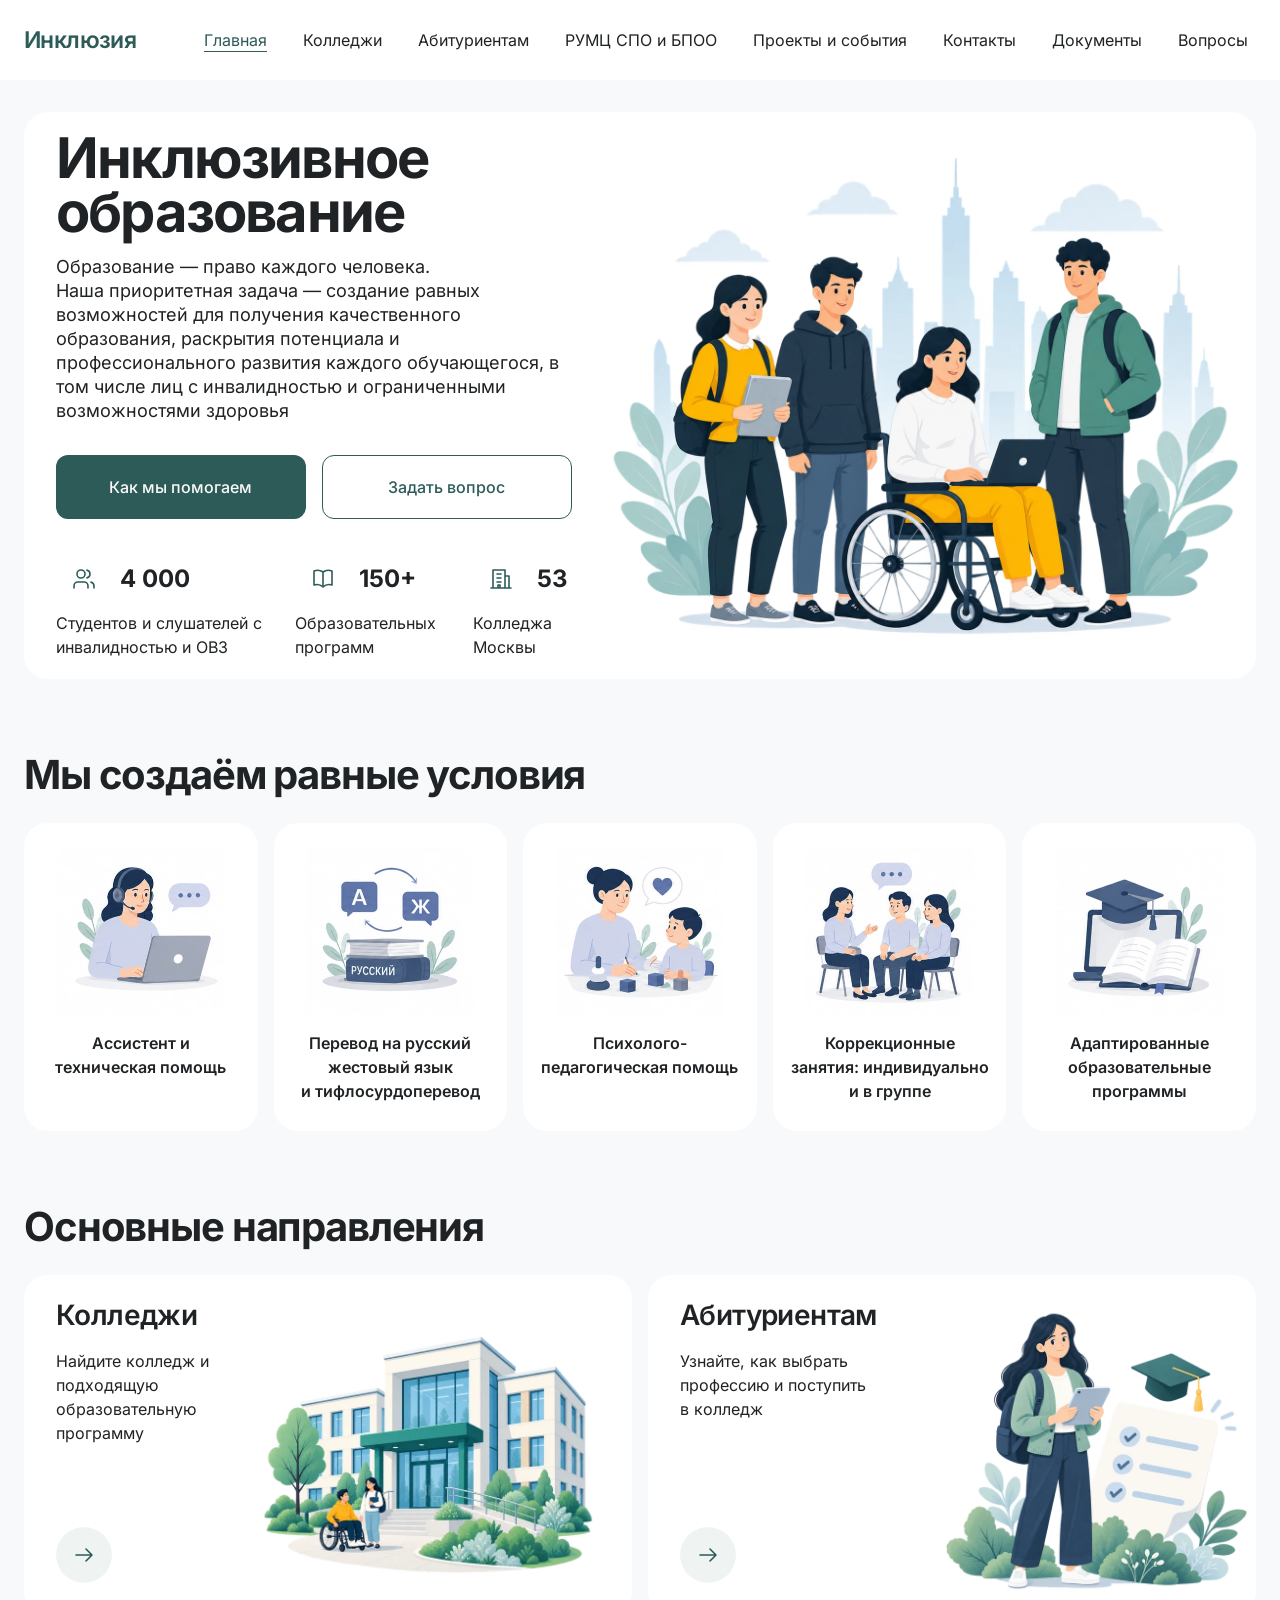
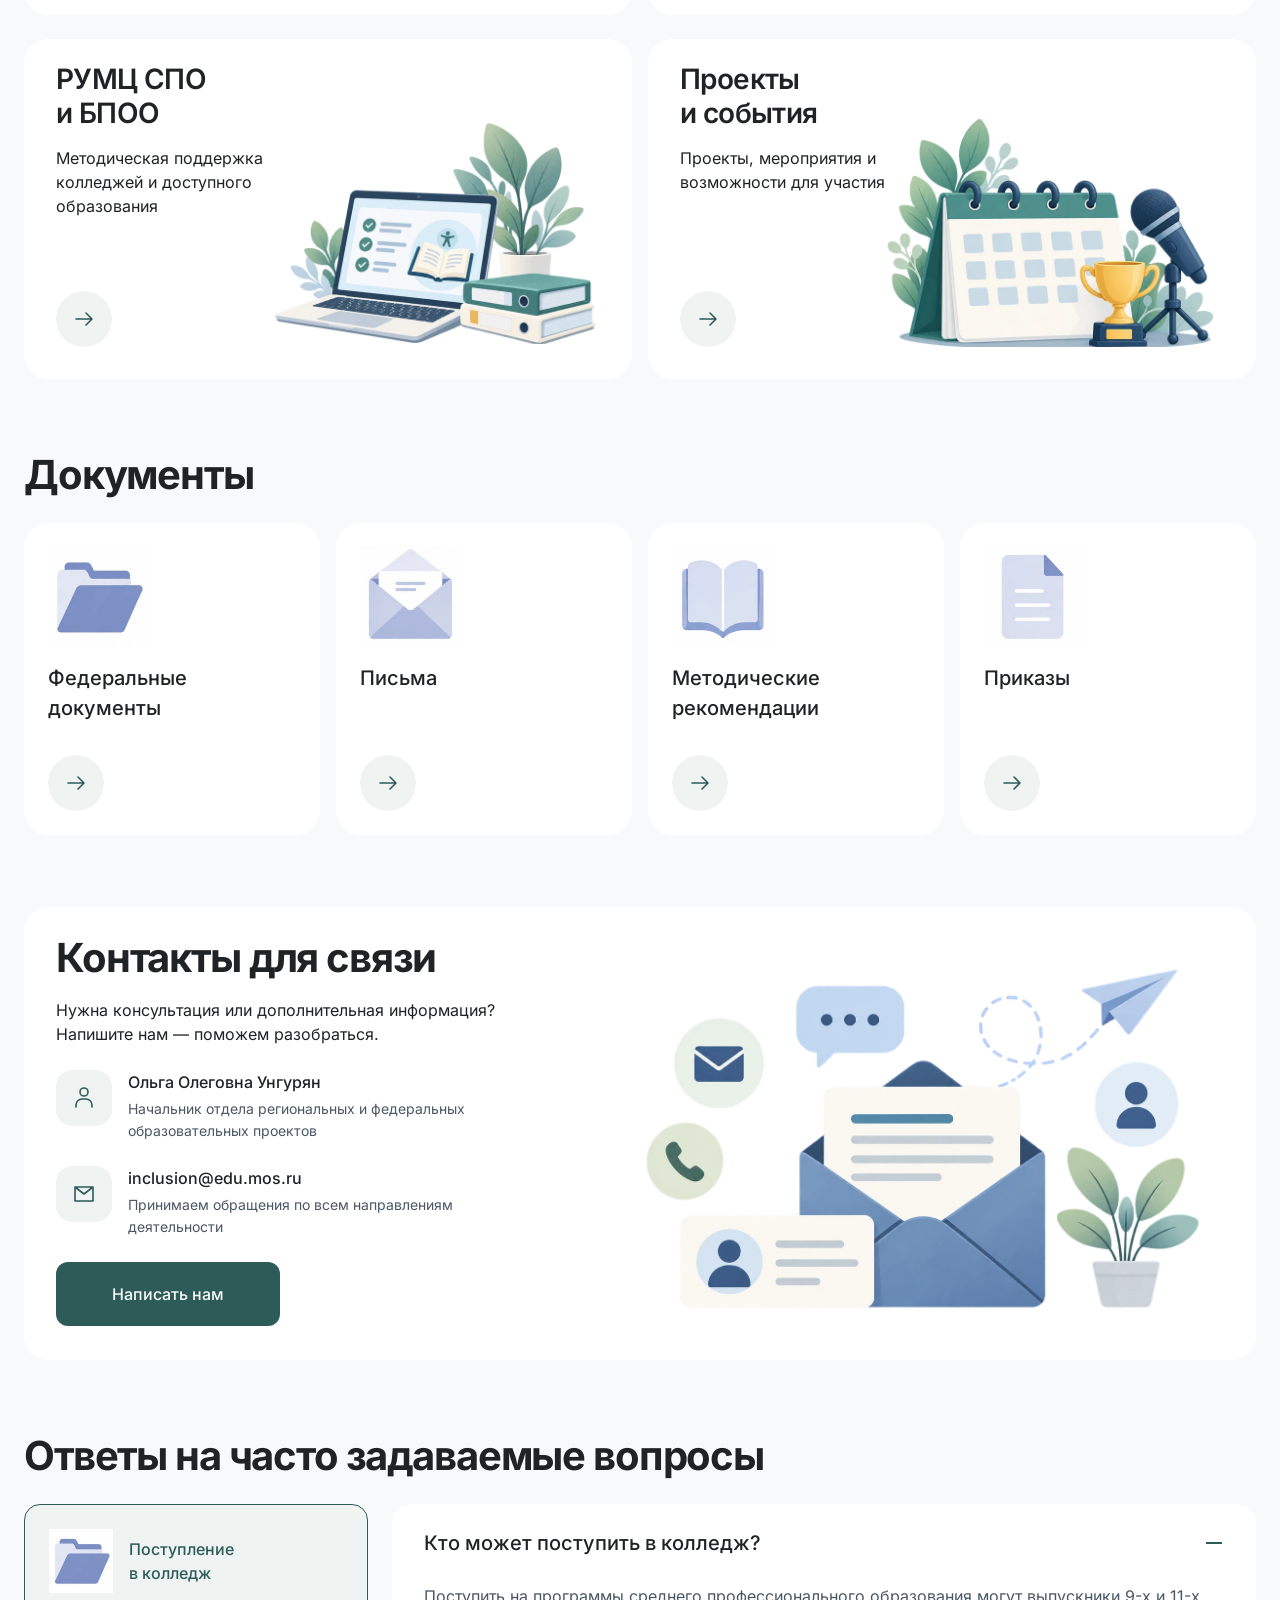
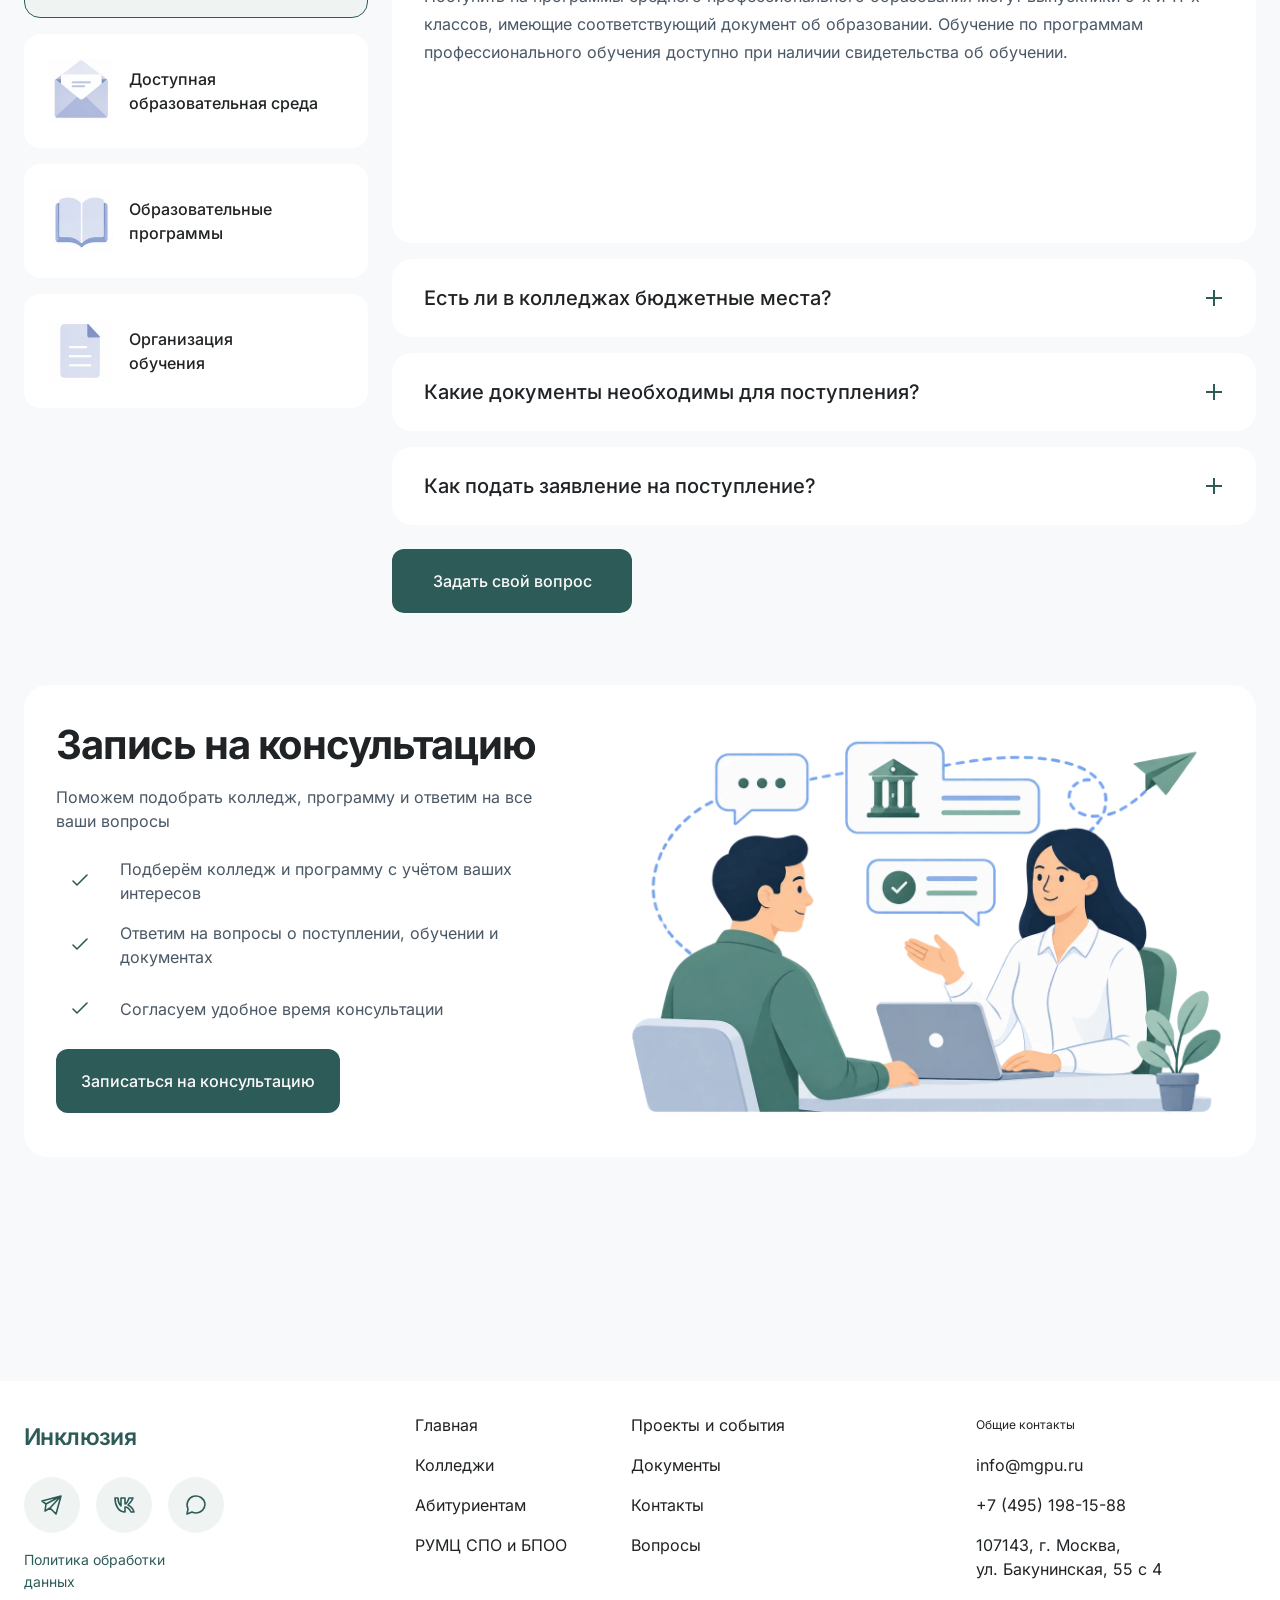
==== index.html @ 1098b0bb "Главная страница" ====
<!doctype html>
<html lang="ru">
<head>
    <meta charset="utf-8">
    <meta name="viewport" content="width=device-width, initial-scale=1">
    <meta name="description" content="Инклюзивное образование в колледжах Москвы: равные возможности, помощь в выборе профессии, специальные условия обучения и консультации.">
    <meta name="theme-color" content="#2d5b58">
    <title>Инклюзия — образование для каждого</title>
    <link rel="icon" href="assets/img/favicon.svg" type="image/svg+xml">
    <link rel="preload" href="assets/fonts/inter-cyrillic-wght-normal.woff2" as="font" type="font/woff2" crossorigin>
    <link rel="stylesheet" href="assets/css/bootstrap.min.css">
    <link rel="stylesheet" href="assets/css/fonts.css">
    <link rel="stylesheet" href="assets/css/styles.css">
    <script src="assets/js/bootstrap.bundle.min.js" defer></script>
    <script src="assets/js/main.js" defer></script>
</head>
<body>
<a class="skip-link" href="#main">Перейти к содержанию</a>
<header class="site-header">
    <nav class="navbar navbar-expand-xl site-header__nav" aria-label="Основная навигация">
        <div class="container">
            <a class="brand" href="index.html" aria-label="Инклюзия — главная">Инклюзия</a>
            <button class="navbar-toggler site-header__toggle" type="button" data-bs-toggle="collapse" data-bs-target="#main-nav" aria-controls="main-nav" aria-expanded="false" aria-label="Открыть меню"><span></span><span></span><span></span></button>
            <div class="collapse navbar-collapse site-header__collapse" id="main-nav">
                <ul class="navbar-nav site-header__menu">
                    <li class="nav-item"><a class="nav-link site-header__link" href="index.html" aria-current="page">Главная</a></li>
                    <li class="nav-item"><a class="nav-link site-header__link" role="link" aria-disabled="true" data-page="colleges.html" title="Раздел готовится к публикации">Колледжи</a></li>
                    <li class="nav-item"><a class="nav-link site-header__link" role="link" aria-disabled="true" data-page="applicants.html" title="Раздел готовится к публикации">Абитуриентам</a></li>
                    <li class="nav-item"><a class="nav-link site-header__link" role="link" aria-disabled="true" data-page="support.html" title="Раздел готовится к публикации">РУМЦ СПО и БПОО</a></li>
                    <li class="nav-item"><a class="nav-link site-header__link" role="link" aria-disabled="true" data-page="events.html" title="Раздел готовится к публикации">Проекты и события</a></li>
                    <li class="nav-item"><a class="nav-link site-header__link" href="#contacts">Контакты</a></li>
                    <li class="nav-item"><a class="nav-link site-header__link" href="#documents">Документы</a></li>
                    <li class="nav-item"><a class="nav-link site-header__link" href="#faq">Вопросы</a></li>
                </ul>
            </div>
        </div>
    </nav>
</header>
<main class="page" id="main" tabindex="-1">
    <div class="container">
        <section class="hero" aria-labelledby="hero-title">
            <div class="hero__content">
                <h1 class="hero__title" id="hero-title">Инклюзивное<br>образование</h1>
                <p class="hero__description">Образование — право каждого человека.<br>Наша приоритетная задача — создание равных возможностей для получения качественного образования, раскрытия потенциала и профессионального развития каждого обучающегося, в том числе лиц с инвалидностью и ограниченными возможностями здоровья</p>
                <div class="hero__actions">
                    <a class="button button--primary" href="#benefits">Как мы помогаем</a>
                    <a class="button button--secondary" href="mailto:inclusion@edu.mos.ru?subject=Вопрос%20об%20инклюзивном%20образовании">Задать вопрос</a>
                </div>
                <dl class="hero__metrics">
<div class="metric"><dt class="metric__label">Студентов и слушателей с инвалидностью и ОВЗ</dt><dd class="metric__value"><span class="icon-box"><svg class="icon" viewBox="0 0 24 24" fill="none" stroke="currentColor" stroke-width="1.6" stroke-linecap="round" stroke-linejoin="round" aria-hidden="true"><path d="M16 21v-2a4 4 0 0 0-4-4H6a4 4 0 0 0-4 4v2m20 0v-2a4 4 0 0 0-3-3.87M15 3.13a4 4 0 0 1 0 7.75M13 7a4 4 0 1 1-8 0 4 4 0 0 1 8 0Z"/></svg></span>4 000</dd></div>
<div class="metric"><dt class="metric__label">Образовательных программ</dt><dd class="metric__value"><span class="icon-box"><svg class="icon" viewBox="0 0 24 24" fill="none" stroke="currentColor" stroke-width="1.6" stroke-linecap="round" stroke-linejoin="round" aria-hidden="true"><path d="M12 5v15m0-15C8 2 3 4 3 4v14s5-2 9 2c4-4 9-2 9-2V4s-5-2-9 1Z"/></svg></span>150+</dd></div>
<div class="metric"><dt class="metric__label">Колледжа Москвы</dt><dd class="metric__value"><span class="icon-box"><svg class="icon" viewBox="0 0 24 24" fill="none" stroke="currentColor" stroke-width="1.6" stroke-linecap="round" stroke-linejoin="round" aria-hidden="true"><path d="M4 21V3h12v18M2 21h20M16 9h4v12M8 7h4M8 11h4M8 15h4M9 21v-3h2v3"/></svg></span>53</dd></div>
</dl></div><img class="hero__image" src="assets/img/hero-1.webp" width="652" height="550" alt="Студенты, в том числе девушка на инвалидной коляске, учатся вместе" fetchpriority="high"></section>
<section class="section" id="benefits" aria-labelledby="benefits-title"><h2 class="section__title" id="benefits-title">Мы создаём равные условия</h2><div class="row row-cols-1 row-cols-sm-2 row-cols-md-3 row-cols-xl-5 g-3">
<div class="col"><article class="benefit-card"><img class="benefit-card__image" src="assets/img/benefit-1.webp" width="168" height="168" alt="" loading="lazy" decoding="async"><h3 class="benefit-card__title">Ассистент и техническая помощь</h3></article></div>
<div class="col"><article class="benefit-card"><img class="benefit-card__image" src="assets/img/benefit-2.webp" width="168" height="168" alt="" loading="lazy" decoding="async"><h3 class="benefit-card__title">Перевод на русский жестовый язык и тифлосурдоперевод</h3></article></div>
<div class="col"><article class="benefit-card"><img class="benefit-card__image" src="assets/img/benefit-3.webp" width="168" height="168" alt="" loading="lazy" decoding="async"><h3 class="benefit-card__title">Психолого-педагогическая помощь</h3></article></div>
<div class="col"><article class="benefit-card"><img class="benefit-card__image" src="assets/img/benefit-4.webp" width="168" height="168" alt="" loading="lazy" decoding="async"><h3 class="benefit-card__title">Коррекционные занятия: индивидуально и в группе</h3></article></div>
<div class="col"><article class="benefit-card"><img class="benefit-card__image" src="assets/img/benefit-5.webp" width="168" height="168" alt="" loading="lazy" decoding="async"><h3 class="benefit-card__title">Адаптированные образовательные программы</h3></article></div>
</div></section><section class="section" id="directions" aria-labelledby="directions-title"><h2 class="section__title" id="directions-title">Основные направления</h2><div class="row g-3">
<div class="col-md-6"><article class="direction-card direction-card--1"><div class="direction-card__content"><h3 class="direction-card__title">Колледжи</h3><p class="direction-card__description">Найдите колледж и подходящую образовательную программу</p></div><img class="direction-card__image" src="assets/img/direction-1.webp" width="354" height="276" alt="" loading="lazy" decoding="async"><a class="round-link direction-card__link" role="link" aria-disabled="true" data-page="colleges.html" title="Раздел готовится к публикации"><svg class="icon" viewBox="0 0 24 24" fill="none" stroke="currentColor" stroke-width="1.6" stroke-linecap="round" stroke-linejoin="round" aria-hidden="true"><path d="M4 12h16m-6-6 6 6-6 6"/></svg><span class="visually-hidden">Колледжи</span></a></article></div>
<div class="col-md-6"><article class="direction-card direction-card--2"><div class="direction-card__content"><h3 class="direction-card__title">Абитуриентам</h3><p class="direction-card__description">Узнайте, как выбрать профессию и поступить в колледж</p></div><img class="direction-card__image" src="assets/img/direction-2.webp" width="354" height="276" alt="" loading="lazy" decoding="async"><a class="round-link direction-card__link" role="link" aria-disabled="true" data-page="applicants.html" title="Раздел готовится к публикации"><svg class="icon" viewBox="0 0 24 24" fill="none" stroke="currentColor" stroke-width="1.6" stroke-linecap="round" stroke-linejoin="round" aria-hidden="true"><path d="M4 12h16m-6-6 6 6-6 6"/></svg><span class="visually-hidden">Абитуриентам</span></a></article></div>
<div class="col-md-6"><article class="direction-card direction-card--3"><div class="direction-card__content"><h3 class="direction-card__title">РУМЦ СПО<br>и БПОО</h3><p class="direction-card__description">Методическая поддержка колледжей и доступного образования</p></div><img class="direction-card__image" src="assets/img/direction-3.webp" width="354" height="276" alt="" loading="lazy" decoding="async"><a class="round-link direction-card__link" role="link" aria-disabled="true" data-page="support.html" title="Раздел готовится к публикации"><svg class="icon" viewBox="0 0 24 24" fill="none" stroke="currentColor" stroke-width="1.6" stroke-linecap="round" stroke-linejoin="round" aria-hidden="true"><path d="M4 12h16m-6-6 6 6-6 6"/></svg><span class="visually-hidden">РУМЦ СПО и БПОО</span></a></article></div>
<div class="col-md-6"><article class="direction-card direction-card--4"><div class="direction-card__content"><h3 class="direction-card__title">Проекты<br>и события</h3><p class="direction-card__description">Проекты, мероприятия и возможности для участия</p></div><img class="direction-card__image" src="assets/img/direction-4.webp" width="354" height="276" alt="" loading="lazy" decoding="async"><a class="round-link direction-card__link" role="link" aria-disabled="true" data-page="events.html" title="Раздел готовится к публикации"><svg class="icon" viewBox="0 0 24 24" fill="none" stroke="currentColor" stroke-width="1.6" stroke-linecap="round" stroke-linejoin="round" aria-hidden="true"><path d="M4 12h16m-6-6 6 6-6 6"/></svg><span class="visually-hidden">Проекты и события</span></a></article></div>
</div></section><section class="section" id="documents" aria-labelledby="documents-title"><h2 class="section__title" id="documents-title">Документы</h2><div class="row row-cols-1 row-cols-sm-2 row-cols-lg-4 g-3">
<div class="col"><article class="document-card"><img class="document-card__image" src="assets/img/document-1.webp" width="100" height="100" alt="" loading="lazy" decoding="async"><h3 class="document-card__title">Федеральные документы</h3><a class="round-link document-card__link" role="link" aria-disabled="true" data-page="documents.html?category=1" title="Документы готовятся к публикации"><svg class="icon" viewBox="0 0 24 24" fill="none" stroke="currentColor" stroke-width="1.6" stroke-linecap="round" stroke-linejoin="round" aria-hidden="true"><path d="M4 12h16m-6-6 6 6-6 6"/></svg><span class="visually-hidden">Федеральные документы</span></a></article></div>
<div class="col"><article class="document-card"><img class="document-card__image" src="assets/img/document-2.webp" width="100" height="100" alt="" loading="lazy" decoding="async"><h3 class="document-card__title">Письма</h3><a class="round-link document-card__link" role="link" aria-disabled="true" data-page="documents.html?category=2" title="Документы готовятся к публикации"><svg class="icon" viewBox="0 0 24 24" fill="none" stroke="currentColor" stroke-width="1.6" stroke-linecap="round" stroke-linejoin="round" aria-hidden="true"><path d="M4 12h16m-6-6 6 6-6 6"/></svg><span class="visually-hidden">Письма</span></a></article></div>
<div class="col"><article class="document-card"><img class="document-card__image" src="assets/img/document-3.webp" width="100" height="100" alt="" loading="lazy" decoding="async"><h3 class="document-card__title">Методические рекомендации</h3><a class="round-link document-card__link" role="link" aria-disabled="true" data-page="documents.html?category=3" title="Документы готовятся к публикации"><svg class="icon" viewBox="0 0 24 24" fill="none" stroke="currentColor" stroke-width="1.6" stroke-linecap="round" stroke-linejoin="round" aria-hidden="true"><path d="M4 12h16m-6-6 6 6-6 6"/></svg><span class="visually-hidden">Методические рекомендации</span></a></article></div>
<div class="col"><article class="document-card"><img class="document-card__image" src="assets/img/document-4.webp" width="100" height="100" alt="" loading="lazy" decoding="async"><h3 class="document-card__title">Приказы</h3><a class="round-link document-card__link" role="link" aria-disabled="true" data-page="documents.html?category=4" title="Документы готовятся к публикации"><svg class="icon" viewBox="0 0 24 24" fill="none" stroke="currentColor" stroke-width="1.6" stroke-linecap="round" stroke-linejoin="round" aria-hidden="true"><path d="M4 12h16m-6-6 6 6-6 6"/></svg><span class="visually-hidden">Приказы</span></a></article></div>
</div></section>
<section class="section contact-panel" id="contacts" aria-labelledby="contacts-title">
<div class="contact-panel__content"><h2 class="section__title" id="contacts-title">Контакты для связи</h2><p class="contact-panel__description">Нужна консультация или дополнительная информация? Напишите нам — поможем разобраться.</p>
<div class="contact-item"><span class="icon-box"><svg class="icon" viewBox="0 0 24 24" fill="none" stroke="currentColor" stroke-width="1.6" stroke-linecap="round" stroke-linejoin="round" aria-hidden="true"><path d="M20 21v-2a6 6 0 0 0-6-6h-4a6 6 0 0 0-6 6v2M16 6a4 4 0 1 1-8 0 4 4 0 0 1 8 0Z"/></svg></span><div><h3 class="contact-item__title">Ольга Олеговна Унгурян</h3><p class="contact-item__description">Начальник отдела региональных и федеральных образовательных проектов</p></div></div>
<div class="contact-item"><span class="icon-box"><svg class="icon" viewBox="0 0 24 24" fill="none" stroke="currentColor" stroke-width="1.6" stroke-linecap="round" stroke-linejoin="round" aria-hidden="true"><path d="M3 5h18v14H3ZM3 5l9 7 9-7"/></svg></span><div><a class="contact-item__title" href="mailto:inclusion@edu.mos.ru">inclusion@edu.mos.ru</a><p class="contact-item__description">Принимаем обращения по всем направлениям деятельности</p></div></div>
<a class="button button--primary contact-panel__button" href="mailto:inclusion@edu.mos.ru?subject=Обращение%20с%20сайта%20Инклюзия">Написать нам</a></div><img class="contact-panel__image" src="assets/img/contacts-1.webp" width="636" height="408" alt="" loading="lazy" decoding="async"></section>
<section class="section faq" id="faq" aria-labelledby="faq-title"><h2 class="section__title faq__title" id="faq-title">Ответы на часто задаваемые вопросы</h2><div class="faq__layout"><div class="nav faq__categories" role="tablist" aria-label="Категории вопросов" aria-orientation="vertical">
<button class="faq-category nav-link active" id="faq-tab-0" data-bs-toggle="tab" data-bs-target="#faq-panel-0" type="button" role="tab" aria-controls="faq-panel-0" aria-selected="true" tabindex="0"><img class="faq-category__image" src="assets/img/faq-1.webp" width="64" height="64" alt="" loading="lazy" decoding="async"><span class="faq-category__label">Поступление <br>в колледж</span></button>
<button class="faq-category nav-link " id="faq-tab-1" data-bs-toggle="tab" data-bs-target="#faq-panel-1" type="button" role="tab" aria-controls="faq-panel-1" aria-selected="false" tabindex="-1"><img class="faq-category__image" src="assets/img/faq-2.webp" width="64" height="64" alt="" loading="lazy" decoding="async"><span class="faq-category__label">Доступная <br>образовательная среда</span></button>
<button class="faq-category nav-link " id="faq-tab-2" data-bs-toggle="tab" data-bs-target="#faq-panel-2" type="button" role="tab" aria-controls="faq-panel-2" aria-selected="false" tabindex="-1"><img class="faq-category__image" src="assets/img/faq-3.webp" width="64" height="64" alt="" loading="lazy" decoding="async"><span class="faq-category__label">Образовательные <br>программы</span></button>
<button class="faq-category nav-link " id="faq-tab-3" data-bs-toggle="tab" data-bs-target="#faq-panel-3" type="button" role="tab" aria-controls="faq-panel-3" aria-selected="false" tabindex="-1"><img class="faq-category__image" src="assets/img/faq-4.webp" width="64" height="64" alt="" loading="lazy" decoding="async"><span class="faq-category__label">Организация <br>обучения</span></button>
</div><div class="tab-content faq__panels">
<div class="tab-pane show active faq__panel" id="faq-panel-0" role="tabpanel" aria-labelledby="faq-tab-0" tabindex="0"><div class="faq__questions">
<details class="faq-item" open><summary class="faq-item__question">Кто может поступить в колледж?<span class="faq-item__indicator" aria-hidden="true"></span></summary><div class="faq-item__answer"><p>Поступить на программы среднего профессионального образования могут выпускники 9-х и 11-х классов, имеющие соответствующий документ об образовании. Обучение по программам профессионального обучения доступно при наличии свидетельства об обучении.</p></div></details>
<details class="faq-item" ><summary class="faq-item__question">Есть ли в колледжах бюджетные места?<span class="faq-item__indicator" aria-hidden="true"></span></summary><div class="faq-item__answer"><p>Да, в колледжах предусмотрены бюджетные места. Их наличие и количество зависят от программы и колледжа. Проверьте план приёма на нужный учебный год на официальном сайте выбранного колледжа.</p></div></details>
<details class="faq-item" ><summary class="faq-item__question">Какие документы необходимы для поступления?<span class="faq-item__indicator" aria-hidden="true"></span></summary><div class="faq-item__answer"><p>Для поступления на СПО нужны паспорт и документ об образовании с приложением. Дополнительные документы зависят от программы и условий приёма: например, подтверждение льгот, индивидуальных достижений или медицинская справка. Актуальный перечень уточните в приёмной комиссии выбранного колледжа.</p></div></details>
<details class="faq-item" ><summary class="faq-item__question">Как подать заявление на поступление?<span class="faq-item__indicator" aria-hidden="true"></span></summary><div class="faq-item__answer"><p>Заявление в колледжи Москвы можно подать онлайн через городской сервис приёма. Перейдите к нему с официального портала колледжей Москвы и следуйте инструкции. Сроки подачи и дальнейшие действия уточняйте в правилах приёма выбранного колледжа.</p></div></details>
</div><a class="button button--primary faq__button" href="mailto:inclusion@edu.mos.ru?subject=Вопрос%20об%20обучении">Задать свой вопрос</a></div>
<div class="tab-pane  faq__panel" id="faq-panel-1" role="tabpanel" aria-labelledby="faq-tab-1" tabindex="0"><div class="faq__questions">
<details class="faq-item" open><summary class="faq-item__question">Могут ли лица с инвалидностью и ОВЗ обучаться в колледже?<span class="faq-item__indicator" aria-hidden="true"></span></summary><div class="faq-item__answer"><p>Да, лица с инвалидностью и ограниченными возможностями здоровья имеют право на получение среднего профессионального образования и профессионального обучения. Колледжи создают необходимые специальные условия с учетом индивидуальных особенностей и образовательных потребностей обучающихся.</p></div></details>
<details class="faq-item" ><summary class="faq-item__question">Какие специальные условия обучения предусмотрены для студентов с ОВЗ и инвалидностью?<span class="faq-item__indicator" aria-hidden="true"></span></summary><div class="faq-item__answer"><p>Специальные условия определяются с учётом индивидуальных образовательных потребностей. Они могут включать адаптированную программу, специальные учебные материалы и технические средства, помощь ассистента, переводчика и психолого-педагогическую поддержку. Нужные условия заранее обсудите с колледжем.</p></div></details>
<details class="faq-item" ><summary class="faq-item__question">Нужно ли предоставлять заключение ЦПМПК при поступлении?<span class="faq-item__indicator" aria-hidden="true"></span></summary><div class="faq-item__answer"><p>Заключение ЦПМПК содержит рекомендации о специальных условиях обучения. Если такие условия нужны, заранее уточните в приёмной комиссии, нужно ли представить заключение для выбранной программы и какие ещё документы потребуются.</p></div></details>
</div><a class="button button--primary faq__button" href="mailto:inclusion@edu.mos.ru?subject=Вопрос%20об%20обучении">Задать свой вопрос</a></div>
<div class="tab-pane  faq__panel" id="faq-panel-2" role="tabpanel" aria-labelledby="faq-tab-2" tabindex="0"><div class="faq__questions">
<details class="faq-item" open><summary class="faq-item__question">Чем отличается среднее профессиональное образование (СПО) от профессионального обучения (ПО)?<span class="faq-item__indicator" aria-hidden="true"></span></summary><div class="faq-item__answer"><p>Среднее профессиональное образование позволяет получить профессию или специальность и соответствующий уровень образования. Профессиональное обучение направлено на приобретение конкретной рабочей профессии или должности служащего без изменения уровня образования.</p></div></details>
<details class="faq-item" ><summary class="faq-item__question">Можно ли поступить на профессиональное обучение без аттестата?<span class="faq-item__indicator" aria-hidden="true"></span></summary><div class="faq-item__answer"><p>Для некоторых категорий поступающих предусмотрены программы профессионального обучения без аттестата. Например, проект «Профессиональное обучение без границ» предусматривает обучение лиц с ОВЗ, не имеющих основного общего или среднего общего образования. Подходящую программу и требования к документам уточните в колледже.</p></div></details>
<details class="faq-item" ><summary class="faq-item__question">Какой документ выдается после окончания обучения?<span class="faq-item__indicator" aria-hidden="true"></span></summary><div class="faq-item__answer"><p>После успешного завершения СПО и итоговой аттестации выдают диплом о среднем профессиональном образовании. После профессионального обучения и успешной сдачи квалификационного экзамена — свидетельство о профессии рабочего или должности служащего. Это разные образовательные маршруты.</p></div></details>
</div><a class="button button--primary faq__button" href="mailto:inclusion@edu.mos.ru?subject=Вопрос%20об%20обучении">Задать свой вопрос</a></div>
<div class="tab-pane  faq__panel" id="faq-panel-3" role="tabpanel" aria-labelledby="faq-tab-3" tabindex="0"><div class="faq__questions">
<details class="faq-item" open><summary class="faq-item__question">Как организована практика во время обучения?<span class="faq-item__indicator" aria-hidden="true"></span></summary><div class="faq-item__answer"><p>Практическая подготовка проводится в учебных мастерских, лабораториях колледжей и на площадках организаций-партнеров. При необходимости создаются специальные условия с учетом индивидуальных особенностей обучающихся с инвалидностью и ОВЗ.</p></div></details>
<details class="faq-item" ><summary class="faq-item__question">Сколько длится обучение в колледже?<span class="faq-item__indicator" aria-hidden="true"></span></summary><div class="faq-item__answer"><p>Единого срока для всех программ нет. Продолжительность зависит от профессии или специальности, базы поступления и формы обучения. Точный срок указан в описании выбранной программы и в плане приёма колледжа.</p></div></details>
<details class="faq-item" ><summary class="faq-item__question">Предусмотрено ли сопровождение студентов с инвалидностью и ОВЗ во время обучения?<span class="faq-item__indicator" aria-hidden="true"></span></summary><div class="faq-item__answer"><p>Сопровождение организуется с учётом индивидуальных потребностей студента и рекомендаций специалистов. Его состав и порядок получения нужно согласовать с колледжем. За консультацией по сопровождению обучения можно обратиться в РУМЦ СПО.</p></div></details>
<details class="faq-item" ><summary class="faq-item__question">Помогают ли колледжи с трудоустройством после окончания обучения?<span class="faq-item__indicator" aria-hidden="true"></span></summary><div class="faq-item__answer"><p>В колледжах могут работать центры содействия трудоустройству: они помогают искать вакансии, готовить резюме и проходить собеседования. Узнайте в своём колледже, какие услуги доступны выпускникам с инвалидностью и ОВЗ. За консультацией по трудоустройству можно обратиться и в РУМЦ СПО.</p></div></details>
</div><a class="button button--primary faq__button" href="mailto:inclusion@edu.mos.ru?subject=Вопрос%20об%20обучении">Задать свой вопрос</a></div>
</div></div></section>
<section class="section consultation" aria-labelledby="consultation-title"><div class="consultation__content"><h2 class="section__title" id="consultation-title">Запись на консультацию</h2><p class="consultation__description">Поможем подобрать колледж, программу и ответим на все ваши вопросы</p><ul class="consultation__benefits">
<li class="consultation__benefit"><span class="icon-box"><svg class="icon" viewBox="0 0 24 24" fill="none" stroke="currentColor" stroke-width="1.6" stroke-linecap="round" stroke-linejoin="round" aria-hidden="true"><path d="m5 12 4 4L19 6"/></svg></span>Подберём колледж и программу с учётом ваших интересов</li>
<li class="consultation__benefit"><span class="icon-box"><svg class="icon" viewBox="0 0 24 24" fill="none" stroke="currentColor" stroke-width="1.6" stroke-linecap="round" stroke-linejoin="round" aria-hidden="true"><path d="m5 12 4 4L19 6"/></svg></span>Ответим на вопросы о поступлении, обучении и документах</li>
<li class="consultation__benefit"><span class="icon-box"><svg class="icon" viewBox="0 0 24 24" fill="none" stroke="currentColor" stroke-width="1.6" stroke-linecap="round" stroke-linejoin="round" aria-hidden="true"><path d="m5 12 4 4L19 6"/></svg></span>Согласуем удобное время консультации</li>
</ul><a class="button button--primary" href="mailto:inclusion@edu.mos.ru?subject=Запись%20на%20консультацию">Записаться на консультацию</a></div><img class="consultation__image" src="assets/img/consultation-1.webp" width="650" height="449" alt="" loading="lazy" decoding="async"></section></div></main>
<footer class="site-footer"><div class="container site-footer__inner"><div class="site-footer__brand"><a class="brand" href="index.html">Инклюзия</a><div class="site-footer__socials" aria-label="Социальные сети">
<a class="round-link" role="link" aria-disabled="true" title="Ссылка готовится к публикации" aria-label="Telegram"><svg class="icon" viewBox="0 0 24 24" fill="none" stroke="currentColor" stroke-width="1.6" stroke-linecap="round" stroke-linejoin="round" aria-hidden="true"><path d="m21 3-5 18-6-6-5 3 1-7-4-3 19-5Zm-15 8L21 3 10 15"/></svg></a>
<a class="round-link" role="link" aria-disabled="true" title="Ссылка готовится к публикации" aria-label="ВКонтакте"><svg class="icon" viewBox="0 0 24 24" fill="none" stroke="currentColor" stroke-width="1.6" stroke-linecap="round" stroke-linejoin="round" aria-hidden="true"><path d="M3 5c0 8 4 14 10 14v-5c3 0 5 3 6 5h3c-1-4-4-6-6-7 2-2 4-4 5-7h-4c-1 3-3 6-4 6V5H9v8C6 10 6 7 6 5Z"/></svg></a>
<a class="round-link" role="link" aria-disabled="true" title="Ссылка готовится к публикации" aria-label="Мессенджер"><svg class="icon" viewBox="0 0 24 24" fill="none" stroke="currentColor" stroke-width="1.6" stroke-linecap="round" stroke-linejoin="round" aria-hidden="true"><path d="M21 11a9 9 0 0 1-9 9 10 10 0 0 1-4-1l-5 2 1-5a9 9 0 1 1 17-5Z"/></svg></a>
</div><a class="site-footer__privacy" role="link" aria-disabled="true" data-page="privacy.html">Политика обработки данных</a></div><nav class="site-footer__nav" aria-label="Навигация в подвале">
<ul class="site-footer__list"><li><a class="site-footer__link" href="index.html" aria-current="page">Главная</a></li><li><a class="site-footer__link" role="link" aria-disabled="true" data-page="colleges.html" title="Раздел готовится к публикации">Колледжи</a></li><li><a class="site-footer__link" role="link" aria-disabled="true" data-page="applicants.html" title="Раздел готовится к публикации">Абитуриентам</a></li><li><a class="site-footer__link" role="link" aria-disabled="true" data-page="support.html" title="Раздел готовится к публикации">РУМЦ СПО и БПОО</a></li></ul>
<ul class="site-footer__list"><li><a class="site-footer__link" role="link" aria-disabled="true" data-page="events.html" title="Раздел готовится к публикации">Проекты и события</a></li><li><a class="site-footer__link" href="#documents">Документы</a></li><li><a class="site-footer__link" href="#contacts">Контакты</a></li><li><a class="site-footer__link" href="#faq">Вопросы</a></li></ul>
</nav><address class="site-footer__contacts"><p class="site-footer__caption">Общие контакты</p><a href="mailto:info@mgpu.ru">info@mgpu.ru</a><a href="tel:+74951981588">+7 (495) 198-15-88</a><p>107143, г. Москва,<br>ул. Бакунинская, 55 с 4</p></address></div></footer></body></html>
---- assets/css/fonts.css ----
@font-face {
    font-family: "Inter";
    font-style: normal;
    font-weight: 100 900;
    font-display: swap;
    src: url("../fonts/inter-cyrillic-wght-normal.woff2") format("woff2");
    unicode-range: U+0301,U+0400-045F,U+0490-0491,U+04B0-04B1,U+2116;
}
@font-face {
    font-family: "Inter";
    font-style: normal;
    font-weight: 100 900;
    font-display: swap;
    src: url("../fonts/inter-latin-wght-normal.woff2") format("woff2");
    unicode-range: U+0000-00FF,U+0131,U+0152-0153,U+02BB-02BC,U+02C6,U+02DA,U+02DC,U+0304,U+0308,U+0329,U+2000-206F,U+2074,U+20AC,U+2122,U+2191,U+2193,U+2212,U+2215,U+FEFF,U+FFFD;
}
---- assets/css/styles.css ----
/* Shared design tokens. Desktop content width in Figma: 1264px. */
:root {
    --color-page: #f8f9fb;
    --color-surface: #fff;
    --color-text: #202325;
    --color-muted: #4a5764;
    --color-brand: #2d5b58;
    --color-brand-hover: #224744;
    --color-soft: #eff4f3;
    --color-border: #d7e3e0;
    --radius-card: 24px;
    --section-gap: 72px;
}
html { scroll-behavior: smooth; scroll-padding-top: 104px; }
body { margin: 0; background: var(--color-page); color: var(--color-text); font: 400 16px/1.5 "Inter", Arial, sans-serif; }
a { color: inherit; text-decoration: none; }
a:hover { color: var(--color-brand); }
button, a { -webkit-tap-highlight-color: transparent; }
button { font: inherit; }
img { display: block; max-width: 100%; height: auto; }
h1, h2, h3, p, dl { margin: 0; }
:focus-visible { outline: 3px solid #467cbe; outline-offset: 5px; }
[aria-disabled="true"] { cursor: default; }
.container { width: 100%; max-width: 1312px; padding-right: 24px; padding-left: 24px; }
.row { --bs-gutter-x: 16px; }
.icon { width: 24px; height: 24px; flex-shrink: 0; }
.icon-box { display: inline-flex; width: 56px; height: 56px; flex: 0 0 56px; align-items: center; justify-content: center; color: var(--color-brand); background: var(--color-soft); border-radius: 16px; }
.skip-link { position: fixed; z-index: 1100; top: 8px; left: 16px; padding: 12px 20px; border-radius: 12px; background: var(--color-brand); color: white; transform: translateY(-160%); }
.skip-link:focus { transform: none; color: white; }
.brand { display: inline-block; color: var(--color-brand); font-size: 23px; font-weight: 600; line-height: 48px; letter-spacing: -.6px; }
.button { display: inline-flex; min-height: 64px; padding: 18px 24px; align-items: center; justify-content: center; border: 1px solid transparent; border-radius: 12px; font-weight: 500; text-align: center; line-height: 24px; transition: background-color .2s, border-color .2s; }
.button--primary { background: var(--color-brand); color: #fafafa; }
.button--primary:hover { background: var(--color-brand-hover); color: white; }
.button--secondary { background: white; border-color: var(--color-brand); color: var(--color-brand); }
.button--secondary:hover { background: var(--color-soft); }
.round-link { width: 56px; height: 56px; display: inline-flex; flex-shrink: 0; align-items: center; justify-content: center; color: var(--color-brand); background: var(--color-soft); border-radius: 50%; }
.round-link[href]:hover { background: var(--color-border); }
.section { margin-top: var(--section-gap); scroll-margin-top: 24px; }
.section__title { margin-bottom: 24px; font-size: 40px; line-height: 1.2; letter-spacing: -1.15px; font-weight: 700; }
/* Shared header: same markup can be reused on the remaining pages. */
.site-header { position: sticky; top: 0; z-index: 1030; background: white; }
.site-header__nav { min-height: 80px; padding: 12px 0; }
.site-header__collapse { flex-grow: 0; }
.site-header__menu { gap: 20px; }
.site-header__link.nav-link { padding: 0; color: var(--color-text); white-space: nowrap; }
.site-header__link[aria-current="page"] { color: var(--color-brand); text-decoration: underline; text-underline-offset: 5px; }
.site-header__link[href]:hover { color: var(--color-brand); }
.site-header__toggle { display: grid; gap: 5px; padding: 12px; border: 1px solid var(--color-border); border-radius: 12px; }
.site-header__toggle span { display: block; width: 22px; height: 2px; background: var(--color-brand); }
.site-header__toggle:focus { box-shadow: none; }
/* First screen */
.hero { margin-top: 32px; display: grid; grid-template-columns: minmax(0,530fr) minmax(0,652fr); gap: 34px; padding: 16px 16px 16px 32px; border-radius: var(--radius-card); background: white; align-items: center; }
.hero__title { font-size: 56px; font-weight: 700; line-height: .95; letter-spacing: -1.8px; margin-bottom: 16px; }
.hero__description { font-size: 18px; line-height: 24px; }
.hero__actions { display: grid; grid-template-columns: repeat(2,minmax(0,1fr)); gap: 16px; margin-top: 32px; }
.hero__metrics { display: grid; grid-template-columns: 201fr 141fr 96fr; gap: 32px; margin-top: 32px; }
.metric { display: flex; flex-direction: column-reverse; justify-content: flex-end; }
.metric__value { display: flex; align-items: center; gap: 8px; margin: 0 0 4px; font-size: 24px; line-height: 26px; font-weight: 700; white-space: nowrap; }
.metric__label { font-weight: 400; line-height: 24px; }
.metric .icon-box { background: white; }
.hero__image { width: 100%; align-self: center; }
/* Reusable cards */
#directions .row { --bs-gutter-y: 24px; }
.benefit-card { height: 100%; min-height: 308px; padding: 24px 16px; border-radius: var(--radius-card); background: white; text-align: center; }
.benefit-card__image { width: 168px; height: 168px; margin: 0 auto 16px; object-fit: contain; }
.benefit-card__title { font-size: 16px; line-height: 24px; font-weight: 600; text-wrap: balance; }
.direction-card { position: relative; min-height: 340px; overflow: hidden; padding: 24px 32px 32px; background: white; border-radius: var(--radius-card); }
.direction-card__content { position: relative; z-index: 1; max-width: 298px; }
.direction-card__title { margin-bottom: 16px; font-size: 28px; line-height: 1.2; letter-spacing: -.6px; font-weight: 600; }
.direction-card__description { max-width: 220px; line-height: 24px; text-wrap: pretty; }
.direction-card__image { position: absolute; width: 57%; height: auto; right: 32px; bottom: 32px; }
.direction-card--2 .direction-card__image { width: 50%; right: 8px; bottom: 16px; }
.direction-card--3 .direction-card__image { width: 55%; bottom: 35px; }
.direction-card--4 .direction-card__image { width: 58%; }
.direction-card__link { position: absolute; bottom: 32px; left: 32px; z-index: 2; }
.document-card { display: flex; flex-direction: column; height: 100%; min-height: 312px; padding: 24px; background: white; border-radius: var(--radius-card); }
.document-card__image { width: 100px; height: 100px; margin-bottom: 16px; }
.document-card__title { font-size: 20px; line-height: 30px; font-weight: 500; }
.document-card__link { margin-top: auto; }
/* Shared contacts / consultation panels */
.contact-panel { position: relative; display: grid; grid-template-columns: minmax(0,502fr) minmax(0,636fr); gap: 62px; padding: 24px 32px 32px; background: white; border-radius: var(--radius-card); align-items: center; }
.contact-panel .section__title, .consultation .section__title { margin-bottom: 16px; }
.contact-panel__description { margin-bottom: 24px; }
.contact-item { display: flex; align-items: flex-start; gap: 16px; margin-bottom: 24px; }
.contact-item__title { display: inline-block; margin: 0 0 4px; font-size: 16px; line-height: 24px; font-weight: 500; overflow-wrap: anywhere; }
.contact-item__description { font-size: 14px; line-height: 22px; color: var(--color-muted); }
.contact-panel__button { min-width: 224px; }
.contact-panel__image { width: 100%; }
.consultation { position: relative; display: grid; grid-template-columns: minmax(0,536fr) minmax(0,650fr); gap: 32px; padding: 24px 21px 32px 32px; background: white; border-radius: var(--radius-card); align-items: center; }
.consultation__description { color: var(--color-muted); margin-bottom: 24px; }
.consultation__benefits { padding: 0; margin: 0 0 16px; list-style: none; }
.consultation__benefit { display: flex; align-items: center; gap: 16px; margin-bottom: 16px; color: var(--color-muted); }
.consultation__benefit .icon-box { width: 48px; height: 48px; flex-basis: 48px; background: white; }
.consultation__image { width: 100%; }
/* FAQ uses Bootstrap tabs and native, keyboard-accessible disclosure controls. */
.faq__title { max-width: 800px; }
.faq__layout { display: grid; grid-template-columns: 344px minmax(0,1fr); gap: 24px; }
.faq__categories { display: flex; flex-direction: column; gap: 16px; align-self: start; }
.faq-category { width: 100%; display: flex; min-height: 112px; align-items: center; gap: 16px; padding: 24px; border: 1px solid transparent; border-radius: 16px; background: white; color: var(--color-text); text-align: left; }
.faq-category:hover { color: var(--color-brand); background: var(--color-soft); }
.faq-category.active { background: var(--color-soft); color: var(--color-brand); border-color: var(--color-brand); }
.faq-category__image { width: 64px; height: 64px; flex: 0 0 64px; object-fit: contain; }
.faq-category__label { min-width: 0; overflow-wrap: anywhere; font-size: 16px; line-height: 24px; font-weight: 500; }
.faq__questions { display: flex; flex-direction: column; gap: 16px; }
.faq-item { border-radius: 20px; background: white; }
.faq-item__question { display: flex; align-items: center; justify-content: space-between; gap: 24px; padding: 24px 32px; font-size: 20px; line-height: 30px; font-weight: 500; cursor: pointer; list-style: none; }
.faq-item__question::-webkit-details-marker { display: none; }
.faq-item__indicator { width: 20px; height: 20px; position: relative; flex: 0 0 20px; color: var(--color-brand); }
.faq-item__indicator::before, .faq-item__indicator::after { content: ""; position: absolute; top: 9px; left: 2px; width: 16px; height: 2px; background: currentColor; }
.faq-item__indicator::after { transform: rotate(90deg); }
.faq-item[open] .faq-item__indicator::after { transform: none; }
.faq-item__answer { padding: 0 32px 32px; color: var(--color-muted); line-height: 28px; }
.faq__button { margin-top: 24px; min-width: 240px; }
/* Footer */
.site-footer { margin-top: 224px; padding: 32px 0; background: white; }
.site-footer__inner { display: flex; justify-content: space-between; gap: 48px; }
.site-footer__brand { width: 200px; flex-shrink: 0; }
.site-footer__socials { display: flex; gap: 16px; margin: 16px 0; }
.site-footer__privacy { display: block; max-width: 180px; color: var(--color-brand); font-size: 14px; line-height: 22px; }
.site-footer__nav { display: flex; gap: 64px; }
.site-footer__list { display: grid; gap: 16px; align-content: start; padding: 0; margin: 0; list-style: none; }
.site-footer__contacts { display: grid; gap: 16px; align-content: start; margin: 0; min-width: 280px; font-style: normal; }
.site-footer__caption { font-size: 12px; line-height: 24px; }
@media (min-width: 1200px) {
    .faq-item[open] { min-height: 339px; }
    .consultation { min-height: 472px; padding-block: 0; }
    .consultation__content { padding-block: 24px 32px; }
}
/* Fluid tablet and mobile layouts, without fixed content heights. */
@media (max-width: 1199.98px) {
    .site-header__collapse { flex-basis: 100%; }
    .site-header__menu { padding: 20px 0 8px; gap: 0; }
    .site-header__link.nav-link { padding: 12px 0; }
    .hero { gap: 24px; padding: 24px; }
    .hero__title { font-size: clamp(36px,4.3vw,52px); }
    .hero__description { font-size: 16px; }
    .hero__metrics { gap: 16px; }
    .metric__value { gap: 4px; font-size: 22px; }
    .metric .icon-box { width: 36px; flex-basis: 36px; }
    .metric__label { font-size: 14px; line-height: 22px; }
    .hero__actions .button { padding-inline: 12px; }
    .section__title { font-size: 34px; }
    .direction-card { padding: 24px; }
    .direction-card__title { font-size: 26px; }
    .direction-card__description { max-width: 185px; }
    .direction-card__image { right: 16px; bottom: 24px; }
    .direction-card__link { left: 24px; bottom: 24px; }
    .contact-panel { gap: 24px; padding: 24px; }
    .consultation { padding: 24px; gap: 16px; }
    .faq__layout { grid-template-columns: 300px minmax(0,1fr); }
    .faq-category { padding: 16px; gap: 12px; }
    .faq-category__image { width: 52px; height: 52px; flex-basis: 52px; }
    .site-footer__inner { gap: 32px; flex-wrap: wrap; }
    .site-footer__nav { gap: 32px; }
    .site-footer__contacts { min-width: 230px; }
}
@media (max-width: 991.98px) {
    :root { --section-gap: 56px; }
    .hero { grid-template-columns: 1fr; }
    .hero__title { font-size: 48px; line-height: 1.05; }
    .hero__content { max-width: 650px; }
    .hero__image { max-width: 620px; justify-self: center; }
    .hero__metrics { grid-template-columns: 1.5fr 1fr 1fr; gap: 24px; }
    .metric__value { font-size: 24px; }
    .metric__label { font-size: 16px; line-height: 24px; max-width: 220px; }
    .metric .icon-box { width: 48px; flex-basis: 48px; }
    .direction-card { min-height: 390px; }
    .direction-card__description { max-width: 100%; }
    .direction-card__image, .direction-card--3 .direction-card__image, .direction-card--4 .direction-card__image { width: 65%; bottom: 16px; right: 16px; }
    .direction-card--2 .direction-card__image { width: 54%; }
    .contact-panel, .consultation { grid-template-columns: 1fr; }
    .contact-panel__image, .consultation__image { max-width: 600px; justify-self: center; }
    .contact-panel__content, .consultation__content { max-width: 620px; }
    .faq__layout { grid-template-columns: 1fr; }
    .faq__categories { display: grid; grid-template-columns: repeat(2,minmax(0,1fr)); }
    .faq-category { min-height: 104px; }
    .site-footer { margin-top: 96px; }
}
@media (max-width: 575.98px) {
    :root { --section-gap: 40px; --radius-card: 20px; }
    html { scroll-padding-top: 88px; }
    .container { padding-inline: 16px; }
    .site-header__nav { min-height: 72px; }
    .hero { margin-top: 16px; padding: 24px 20px 16px; gap: 24px; }
    .hero__title { font-size: clamp(27px,7.8vw,42px); letter-spacing: -1px; }
    .hero__description { line-height: 25px; }
    .hero__actions { grid-template-columns: 1fr; gap: 12px; margin-top: 24px; }
    .button { min-height: 56px; padding: 15px 20px; }
    .hero__metrics { grid-template-columns: 1fr; gap: 16px; margin-top: 24px; }
    .metric { display: grid; grid-template-columns: 112px minmax(0,1fr); align-items: center; gap: 12px; }
    .metric__value { grid-column: 1; grid-row: 1; font-size: 22px; margin: 0; }
    .metric__label { grid-column: 2; grid-row: 1; font-size: 13px; line-height: 20px; }
    .metric .icon-box { width: 32px; height: 40px; flex-basis: 32px; }
    .section__title { font-size: 28px; line-height: 1.2; letter-spacing: -.7px; }
    .benefit-card { min-height: 0; display: flex; align-items: center; gap: 16px; padding: 20px; text-align: left; }
    .benefit-card__image { width: 104px; height: 104px; flex: 0 0 104px; margin: 0; }
    .benefit-card__title { font-size: 15px; line-height: 22px; text-wrap: initial; }
    .direction-card { min-height: 364px; }
    .direction-card__content { max-width: 100%; }
    .direction-card__title { font-size: 26px; }
    .direction-card__description { max-width: 220px; font-size: 15px; line-height: 22px; }
    .direction-card__image, .direction-card--3 .direction-card__image, .direction-card--4 .direction-card__image { width: 66%; max-width: 300px; }
    .document-card { min-height: 176px; display: grid; grid-template-columns: 72px minmax(0,1fr) 40px; align-items: center; gap: 16px; padding: 20px; }
    .document-card__image { width: 72px; height: 72px; margin: 0; }
    .document-card__title { font-size: 17px; line-height: 24px; overflow-wrap: anywhere; }
    .document-card__link { width: 40px; height: 40px; margin: 0; }
    .contact-panel, .consultation { padding: 24px 20px; gap: 24px; }
    .contact-item { gap: 12px; }
    .contact-item .icon-box { width: 40px; height: 40px; flex-basis: 40px; border-radius: 12px; }
    .contact-panel__button, .consultation .button { width: 100%; min-width: 0; }
    .faq__categories { gap: 12px; }
    .faq-category { flex-direction: column; align-items: flex-start; padding: 16px 12px; gap: 8px; }
    .faq-category__label { font-size: 13px; line-height: 20px; }
    .faq-category__label br { display: none; }
    .faq-item__question { padding: 20px; font-size: 17px; line-height: 25px; gap: 16px; }
    .faq-item__answer { padding: 0 20px 24px; font-size: 15px; line-height: 25px; }
    .faq__button { width: 100%; min-width: 0; }
    .consultation__benefit { gap: 12px; font-size: 15px; }
    .consultation__benefit .icon-box { width: 32px; flex-basis: 32px; }
    .site-footer { margin-top: 64px; }
    .site-footer__inner { flex-direction: column; gap: 32px; }
    .site-footer__nav { display: grid; grid-template-columns: 1fr 1fr; gap: 24px; }
    .site-footer__link { font-size: 14px; }
}
@media (prefers-reduced-motion: reduce) {
    html { scroll-behavior: auto; }
    *, *::before, *::after { animation-duration: .01ms !important; transition-duration: .01ms !important; }
}
@media print {
    .site-header { position: static; }
    .site-header__toggle, .site-footer__socials, .hero__actions, .round-link, .faq__button { display: none !important; }
    .site-footer { margin-top: 32px; }
    .section, .hero { break-inside: avoid; }
    .tab-content > .tab-pane { display: block; }
}
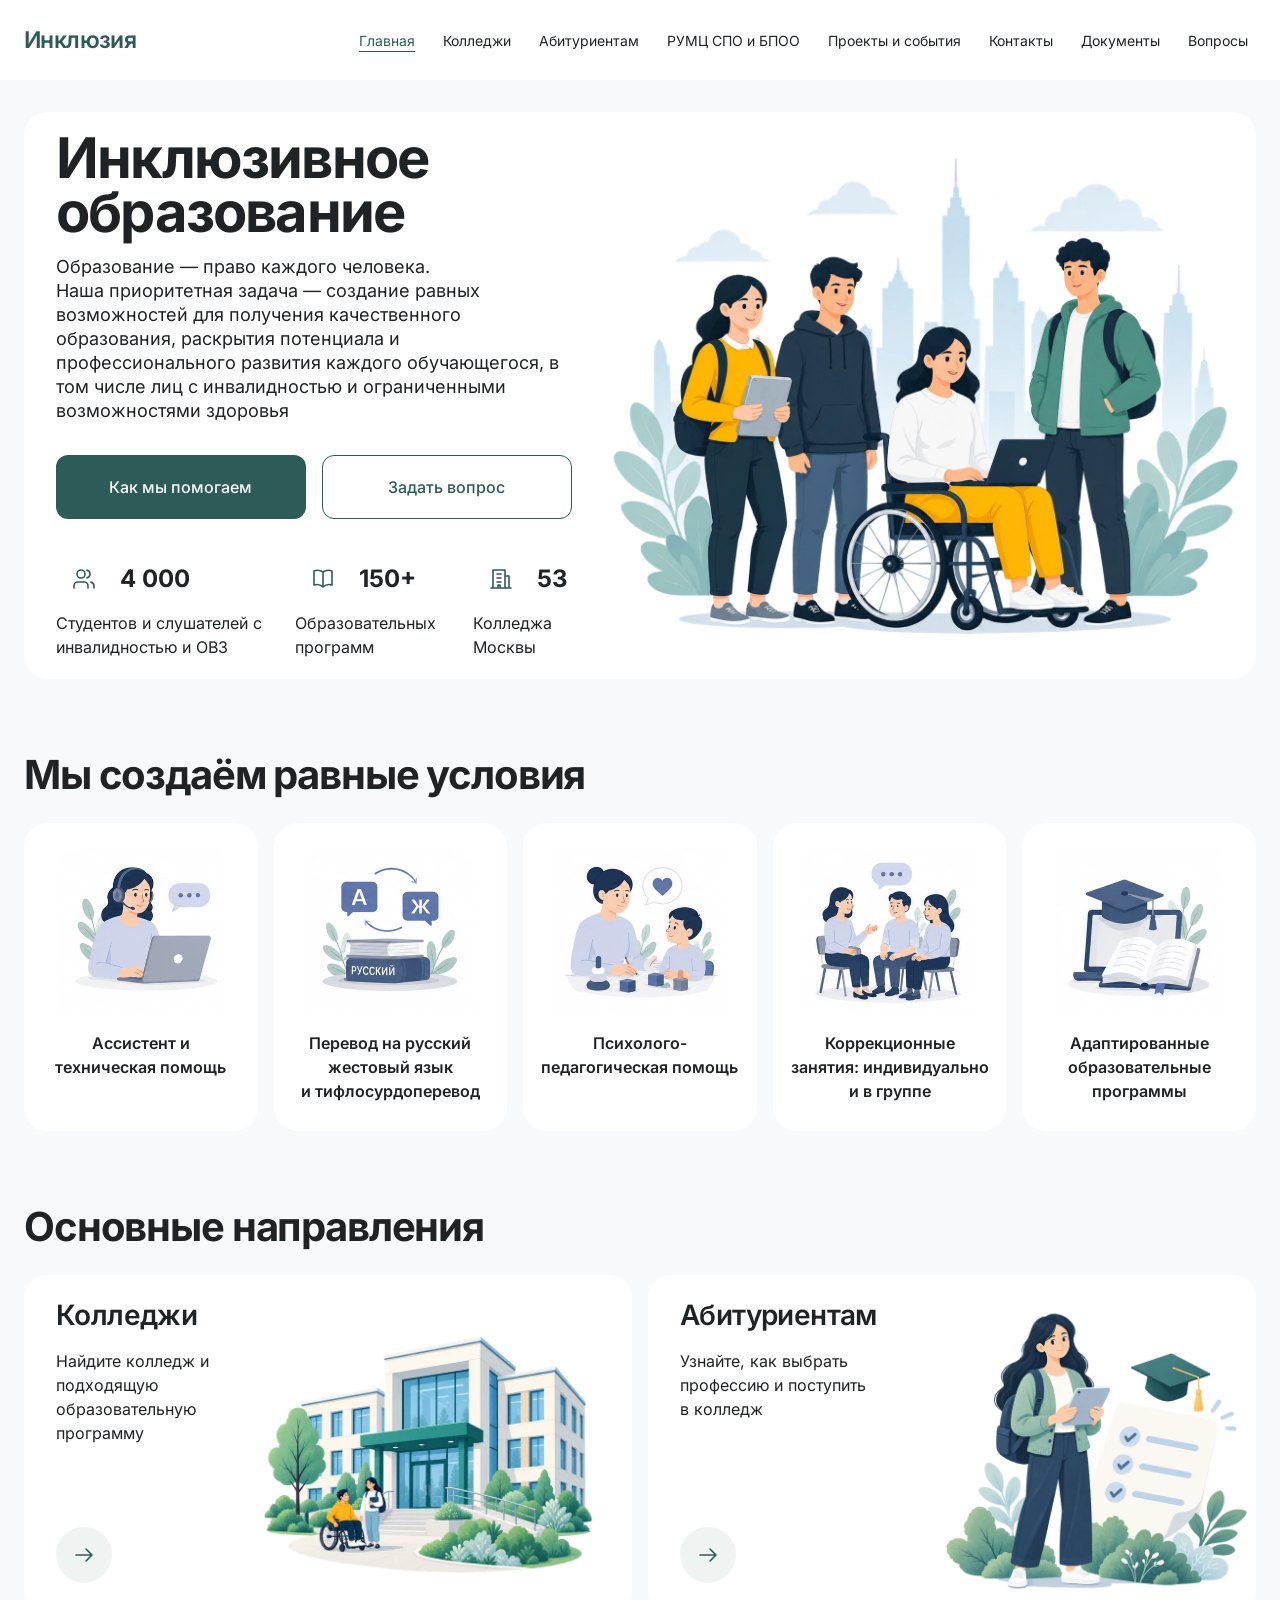
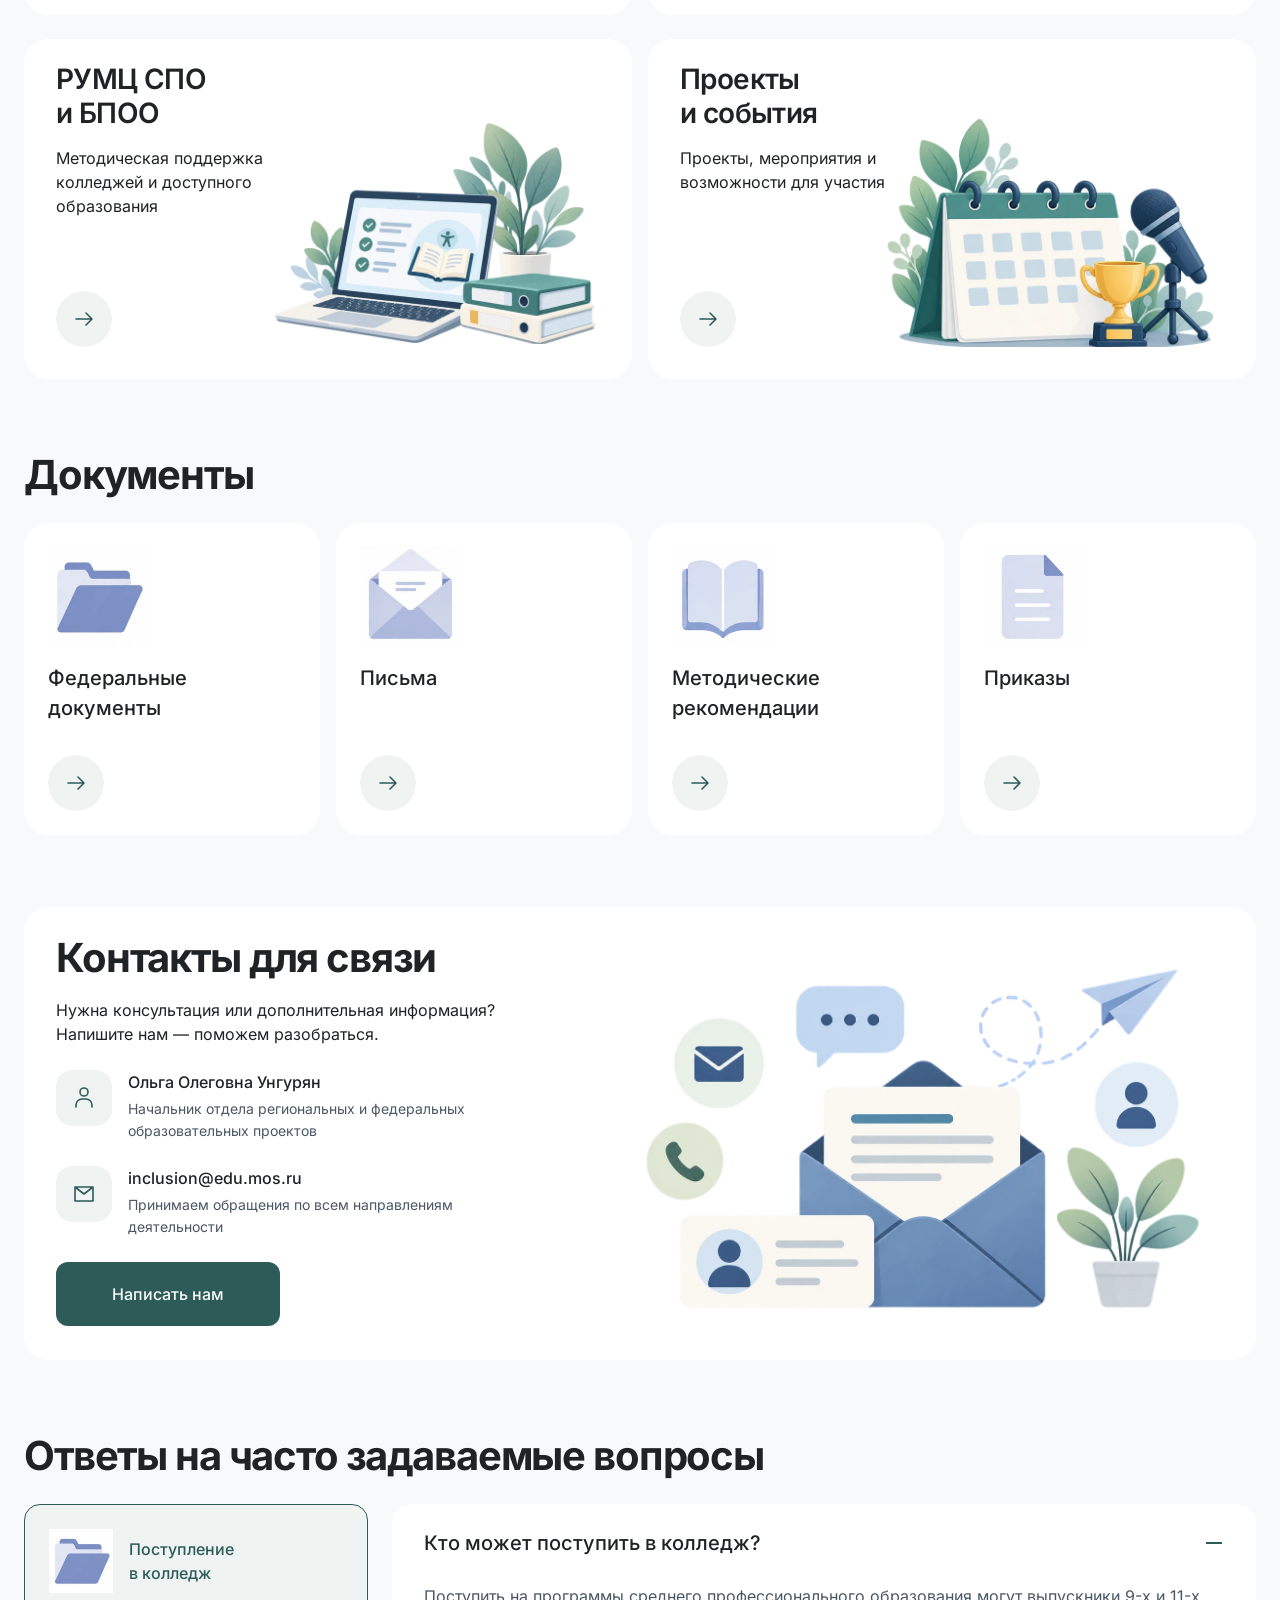
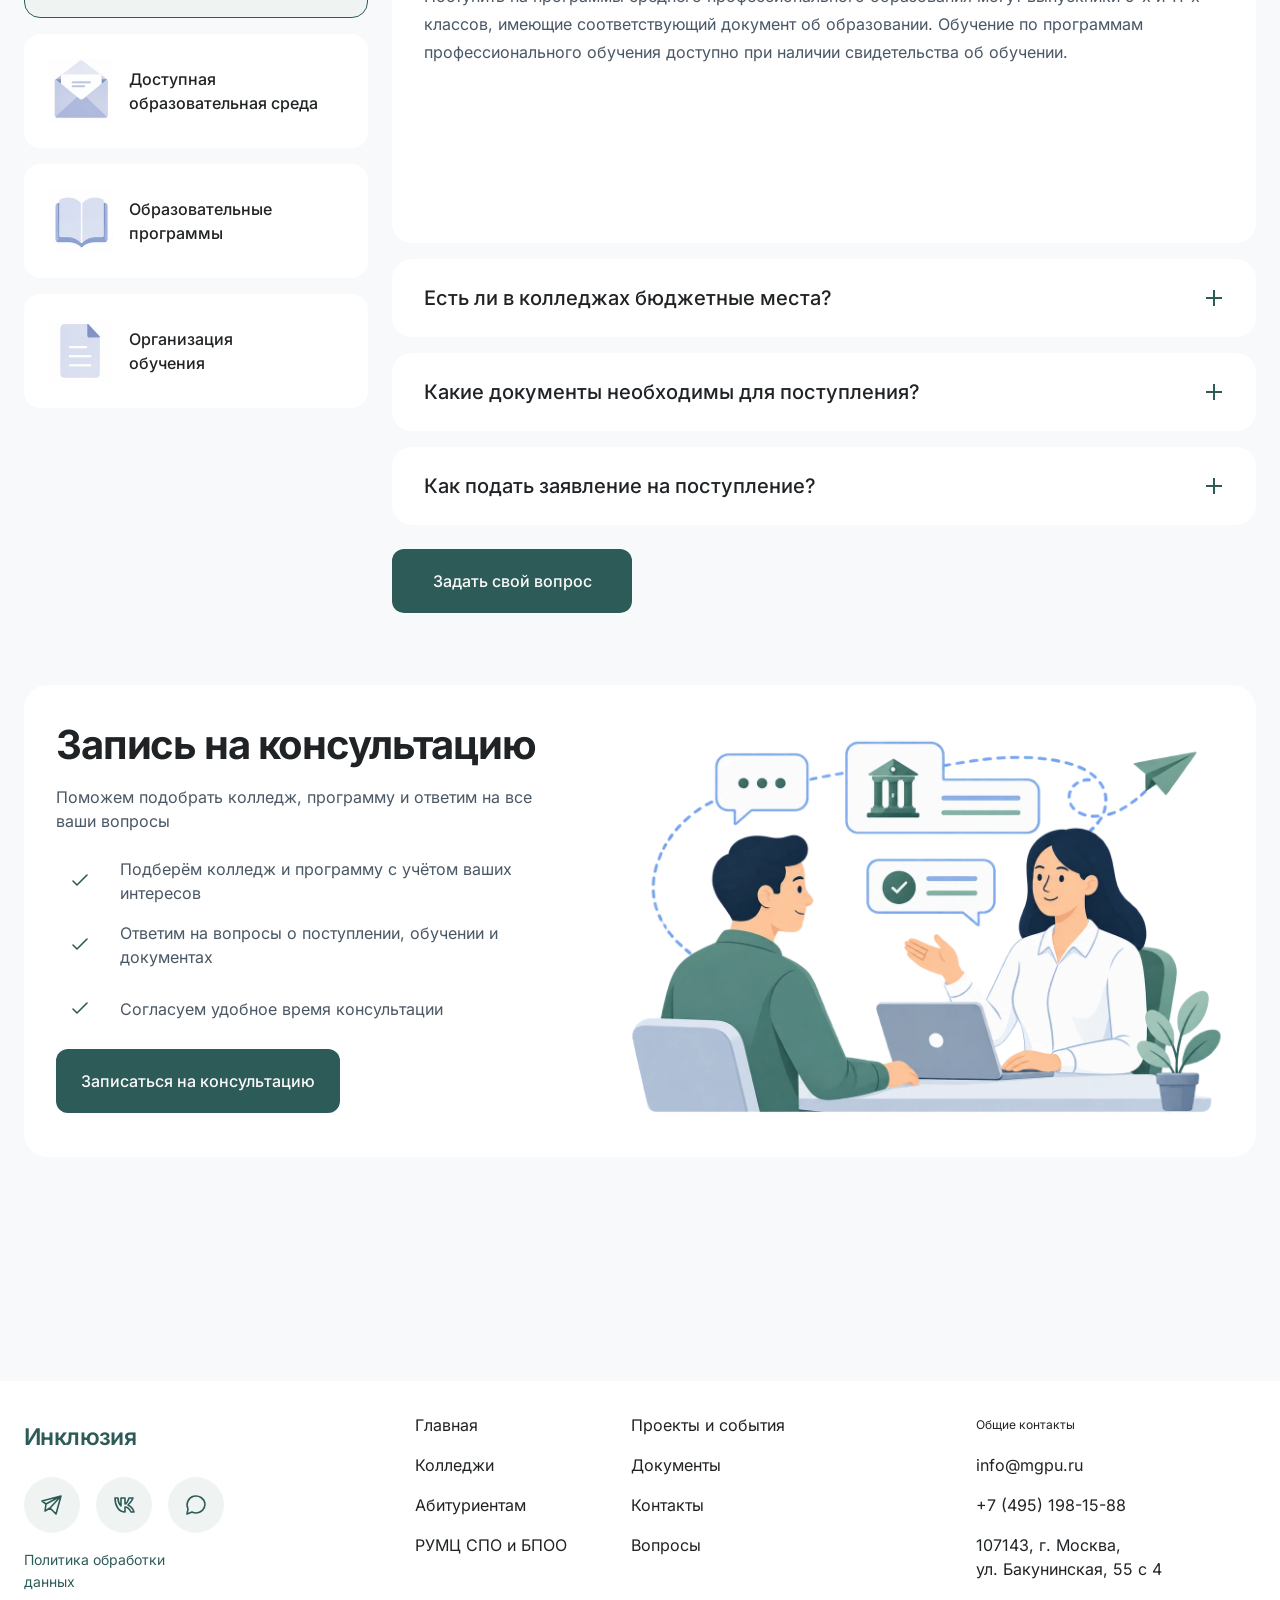
==== commit ff9843f1: "drafts all pages" ====
--- a/index.html
+++ b/index.html
@@ -10,7 +10,7 @@
     <link rel="preload" href="assets/fonts/inter-cyrillic-wght-normal.woff2" as="font" type="font/woff2" crossorigin>
     <link rel="stylesheet" href="assets/css/bootstrap.min.css">
     <link rel="stylesheet" href="assets/css/fonts.css">
-    <link rel="stylesheet" href="assets/css/styles.css">
+    <link rel="stylesheet" href="assets/css/styles.css?v=20261101">
     <script src="assets/js/bootstrap.bundle.min.js" defer></script>
     <script src="assets/js/main.js" defer></script>
 </head>
@@ -24,11 +24,11 @@
             <div class="collapse navbar-collapse site-header__collapse" id="main-nav">
                 <ul class="navbar-nav site-header__menu">
                     <li class="nav-item"><a class="nav-link site-header__link" href="index.html" aria-current="page">Главная</a></li>
-                    <li class="nav-item"><a class="nav-link site-header__link" role="link" aria-disabled="true" data-page="colleges.html" title="Раздел готовится к публикации">Колледжи</a></li>
-                    <li class="nav-item"><a class="nav-link site-header__link" role="link" aria-disabled="true" data-page="applicants.html" title="Раздел готовится к публикации">Абитуриентам</a></li>
-                    <li class="nav-item"><a class="nav-link site-header__link" role="link" aria-disabled="true" data-page="support.html" title="Раздел готовится к публикации">РУМЦ СПО и БПОО</a></li>
-                    <li class="nav-item"><a class="nav-link site-header__link" role="link" aria-disabled="true" data-page="events.html" title="Раздел готовится к публикации">Проекты и события</a></li>
-                    <li class="nav-item"><a class="nav-link site-header__link" href="#contacts">Контакты</a></li>
+                    <li class="nav-item"><a class="nav-link site-header__link" href="colleges.html">Колледжи</a></li>
+                    <li class="nav-item"><a class="nav-link site-header__link" href="applicants.html">Абитуриентам</a></li>
+                    <li class="nav-item"><a class="nav-link site-header__link" href="support.html">РУМЦ СПО и БПОО</a></li>
+                    <li class="nav-item"><a class="nav-link site-header__link" href="events.html">Проекты и события</a></li>
+                    <li class="nav-item"><a class="nav-link site-header__link" href="contacts.html">Контакты</a></li>
                     <li class="nav-item"><a class="nav-link site-header__link" href="#documents">Документы</a></li>
                     <li class="nav-item"><a class="nav-link site-header__link" href="#faq">Вопросы</a></li>
                 </ul>
@@ -58,10 +58,10 @@
 <div class="col"><article class="benefit-card"><img class="benefit-card__image" src="assets/img/benefit-4.webp" width="168" height="168" alt="" loading="lazy" decoding="async"><h3 class="benefit-card__title">Коррекционные занятия: индивидуально и в группе</h3></article></div>
 <div class="col"><article class="benefit-card"><img class="benefit-card__image" src="assets/img/benefit-5.webp" width="168" height="168" alt="" loading="lazy" decoding="async"><h3 class="benefit-card__title">Адаптированные образовательные программы</h3></article></div>
 </div></section><section class="section" id="directions" aria-labelledby="directions-title"><h2 class="section__title" id="directions-title">Основные направления</h2><div class="row g-3">
-<div class="col-md-6"><article class="direction-card direction-card--1"><div class="direction-card__content"><h3 class="direction-card__title">Колледжи</h3><p class="direction-card__description">Найдите колледж и подходящую образовательную программу</p></div><img class="direction-card__image" src="assets/img/direction-1.webp" width="354" height="276" alt="" loading="lazy" decoding="async"><a class="round-link direction-card__link" role="link" aria-disabled="true" data-page="colleges.html" title="Раздел готовится к публикации"><svg class="icon" viewBox="0 0 24 24" fill="none" stroke="currentColor" stroke-width="1.6" stroke-linecap="round" stroke-linejoin="round" aria-hidden="true"><path d="M4 12h16m-6-6 6 6-6 6"/></svg><span class="visually-hidden">Колледжи</span></a></article></div>
-<div class="col-md-6"><article class="direction-card direction-card--2"><div class="direction-card__content"><h3 class="direction-card__title">Абитуриентам</h3><p class="direction-card__description">Узнайте, как выбрать профессию и поступить в колледж</p></div><img class="direction-card__image" src="assets/img/direction-2.webp" width="354" height="276" alt="" loading="lazy" decoding="async"><a class="round-link direction-card__link" role="link" aria-disabled="true" data-page="applicants.html" title="Раздел готовится к публикации"><svg class="icon" viewBox="0 0 24 24" fill="none" stroke="currentColor" stroke-width="1.6" stroke-linecap="round" stroke-linejoin="round" aria-hidden="true"><path d="M4 12h16m-6-6 6 6-6 6"/></svg><span class="visually-hidden">Абитуриентам</span></a></article></div>
-<div class="col-md-6"><article class="direction-card direction-card--3"><div class="direction-card__content"><h3 class="direction-card__title">РУМЦ СПО<br>и БПОО</h3><p class="direction-card__description">Методическая поддержка колледжей и доступного образования</p></div><img class="direction-card__image" src="assets/img/direction-3.webp" width="354" height="276" alt="" loading="lazy" decoding="async"><a class="round-link direction-card__link" role="link" aria-disabled="true" data-page="support.html" title="Раздел готовится к публикации"><svg class="icon" viewBox="0 0 24 24" fill="none" stroke="currentColor" stroke-width="1.6" stroke-linecap="round" stroke-linejoin="round" aria-hidden="true"><path d="M4 12h16m-6-6 6 6-6 6"/></svg><span class="visually-hidden">РУМЦ СПО и БПОО</span></a></article></div>
-<div class="col-md-6"><article class="direction-card direction-card--4"><div class="direction-card__content"><h3 class="direction-card__title">Проекты<br>и события</h3><p class="direction-card__description">Проекты, мероприятия и возможности для участия</p></div><img class="direction-card__image" src="assets/img/direction-4.webp" width="354" height="276" alt="" loading="lazy" decoding="async"><a class="round-link direction-card__link" role="link" aria-disabled="true" data-page="events.html" title="Раздел готовится к публикации"><svg class="icon" viewBox="0 0 24 24" fill="none" stroke="currentColor" stroke-width="1.6" stroke-linecap="round" stroke-linejoin="round" aria-hidden="true"><path d="M4 12h16m-6-6 6 6-6 6"/></svg><span class="visually-hidden">Проекты и события</span></a></article></div>
+<div class="col-md-6"><article class="direction-card direction-card--1"><div class="direction-card__content"><h3 class="direction-card__title">Колледжи</h3><p class="direction-card__description">Найдите колледж и подходящую образовательную программу</p></div><img class="direction-card__image" src="assets/img/direction-1.webp" width="354" height="276" alt="" loading="lazy" decoding="async"><a class="round-link direction-card__link" href="colleges.html"><svg class="icon" viewBox="0 0 24 24" fill="none" stroke="currentColor" stroke-width="1.6" stroke-linecap="round" stroke-linejoin="round" aria-hidden="true"><path d="M4 12h16m-6-6 6 6-6 6"/></svg><span class="visually-hidden">Колледжи</span></a></article></div>
+<div class="col-md-6"><article class="direction-card direction-card--2"><div class="direction-card__content"><h3 class="direction-card__title">Абитуриентам</h3><p class="direction-card__description">Узнайте, как выбрать профессию и поступить в колледж</p></div><img class="direction-card__image" src="assets/img/direction-2.webp" width="354" height="276" alt="" loading="lazy" decoding="async"><a class="round-link direction-card__link" href="applicants.html"><svg class="icon" viewBox="0 0 24 24" fill="none" stroke="currentColor" stroke-width="1.6" stroke-linecap="round" stroke-linejoin="round" aria-hidden="true"><path d="M4 12h16m-6-6 6 6-6 6"/></svg><span class="visually-hidden">Абитуриентам</span></a></article></div>
+<div class="col-md-6"><article class="direction-card direction-card--3"><div class="direction-card__content"><h3 class="direction-card__title">РУМЦ СПО<br>и БПОО</h3><p class="direction-card__description">Методическая поддержка колледжей и доступного образования</p></div><img class="direction-card__image" src="assets/img/direction-3.webp" width="354" height="276" alt="" loading="lazy" decoding="async"><a class="round-link direction-card__link" href="support.html"><svg class="icon" viewBox="0 0 24 24" fill="none" stroke="currentColor" stroke-width="1.6" stroke-linecap="round" stroke-linejoin="round" aria-hidden="true"><path d="M4 12h16m-6-6 6 6-6 6"/></svg><span class="visually-hidden">РУМЦ СПО и БПОО</span></a></article></div>
+<div class="col-md-6"><article class="direction-card direction-card--4"><div class="direction-card__content"><h3 class="direction-card__title">Проекты<br>и события</h3><p class="direction-card__description">Проекты, мероприятия и возможности для участия</p></div><img class="direction-card__image" src="assets/img/direction-4.webp" width="354" height="276" alt="" loading="lazy" decoding="async"><a class="round-link direction-card__link" href="events.html"><svg class="icon" viewBox="0 0 24 24" fill="none" stroke="currentColor" stroke-width="1.6" stroke-linecap="round" stroke-linejoin="round" aria-hidden="true"><path d="M4 12h16m-6-6 6 6-6 6"/></svg><span class="visually-hidden">Проекты и события</span></a></article></div>
 </div></section><section class="section" id="documents" aria-labelledby="documents-title"><h2 class="section__title" id="documents-title">Документы</h2><div class="row row-cols-1 row-cols-sm-2 row-cols-lg-4 g-3">
 <div class="col"><article class="document-card"><img class="document-card__image" src="assets/img/document-1.webp" width="100" height="100" alt="" loading="lazy" decoding="async"><h3 class="document-card__title">Федеральные документы</h3><a class="round-link document-card__link" role="link" aria-disabled="true" data-page="documents.html?category=1" title="Документы готовятся к публикации"><svg class="icon" viewBox="0 0 24 24" fill="none" stroke="currentColor" stroke-width="1.6" stroke-linecap="round" stroke-linejoin="round" aria-hidden="true"><path d="M4 12h16m-6-6 6 6-6 6"/></svg><span class="visually-hidden">Федеральные документы</span></a></article></div>
 <div class="col"><article class="document-card"><img class="document-card__image" src="assets/img/document-2.webp" width="100" height="100" alt="" loading="lazy" decoding="async"><h3 class="document-card__title">Письма</h3><a class="round-link document-card__link" role="link" aria-disabled="true" data-page="documents.html?category=2" title="Документы готовятся к публикации"><svg class="icon" viewBox="0 0 24 24" fill="none" stroke="currentColor" stroke-width="1.6" stroke-linecap="round" stroke-linejoin="round" aria-hidden="true"><path d="M4 12h16m-6-6 6 6-6 6"/></svg><span class="visually-hidden">Письма</span></a></article></div>
@@ -112,6 +112,6 @@
 <a class="round-link" role="link" aria-disabled="true" title="Ссылка готовится к публикации" aria-label="ВКонтакте"><svg class="icon" viewBox="0 0 24 24" fill="none" stroke="currentColor" stroke-width="1.6" stroke-linecap="round" stroke-linejoin="round" aria-hidden="true"><path d="M3 5c0 8 4 14 10 14v-5c3 0 5 3 6 5h3c-1-4-4-6-6-7 2-2 4-4 5-7h-4c-1 3-3 6-4 6V5H9v8C6 10 6 7 6 5Z"/></svg></a>
 <a class="round-link" role="link" aria-disabled="true" title="Ссылка готовится к публикации" aria-label="Мессенджер"><svg class="icon" viewBox="0 0 24 24" fill="none" stroke="currentColor" stroke-width="1.6" stroke-linecap="round" stroke-linejoin="round" aria-hidden="true"><path d="M21 11a9 9 0 0 1-9 9 10 10 0 0 1-4-1l-5 2 1-5a9 9 0 1 1 17-5Z"/></svg></a>
 </div><a class="site-footer__privacy" role="link" aria-disabled="true" data-page="privacy.html">Политика обработки данных</a></div><nav class="site-footer__nav" aria-label="Навигация в подвале">
-<ul class="site-footer__list"><li><a class="site-footer__link" href="index.html" aria-current="page">Главная</a></li><li><a class="site-footer__link" role="link" aria-disabled="true" data-page="colleges.html" title="Раздел готовится к публикации">Колледжи</a></li><li><a class="site-footer__link" role="link" aria-disabled="true" data-page="applicants.html" title="Раздел готовится к публикации">Абитуриентам</a></li><li><a class="site-footer__link" role="link" aria-disabled="true" data-page="support.html" title="Раздел готовится к публикации">РУМЦ СПО и БПОО</a></li></ul>
-<ul class="site-footer__list"><li><a class="site-footer__link" role="link" aria-disabled="true" data-page="events.html" title="Раздел готовится к публикации">Проекты и события</a></li><li><a class="site-footer__link" href="#documents">Документы</a></li><li><a class="site-footer__link" href="#contacts">Контакты</a></li><li><a class="site-footer__link" href="#faq">Вопросы</a></li></ul>
+<ul class="site-footer__list"><li><a class="site-footer__link" href="index.html" aria-current="page">Главная</a></li><li><a class="site-footer__link" href="colleges.html">Колледжи</a></li><li><a class="site-footer__link" href="applicants.html">Абитуриентам</a></li><li><a class="site-footer__link" href="support.html">РУМЦ СПО и БПОО</a></li></ul>
+<ul class="site-footer__list"><li><a class="site-footer__link" href="events.html">Проекты и события</a></li><li><a class="site-footer__link" href="#documents">Документы</a></li><li><a class="site-footer__link" href="contacts.html">Контакты</a></li><li><a class="site-footer__link" href="#faq">Вопросы</a></li></ul>
 </nav><address class="site-footer__contacts"><p class="site-footer__caption">Общие контакты</p><a href="mailto:info@mgpu.ru">info@mgpu.ru</a><a href="tel:+74951981588">+7 (495) 198-15-88</a><p>107143, г. Москва,<br>ул. Бакунинская, 55 с 4</p></address></div></footer></body></html>
--- a/assets/css/styles.css
+++ b/assets/css/styles.css
@@ -127,6 +127,10 @@
     .consultation__content { padding-block: 24px 32px; }
 }
 /* Fluid tablet and mobile layouts, without fixed content heights. */
+@media (min-width: 1200px) and (max-width: 1399.98px) {
+    .site-header__menu { gap: 12px; }
+    .site-header__link.nav-link { font-size: 14px; }
+}
 @media (max-width: 1199.98px) {
     .site-header__collapse { flex-basis: 100%; }
     .site-header__menu { padding: 20px 0 8px; gap: 0; }
@@ -194,7 +198,7 @@
     .section__title { font-size: 28px; line-height: 1.2; letter-spacing: -.7px; }
     .benefit-card { min-height: 0; display: flex; align-items: center; gap: 16px; padding: 20px; text-align: left; }
     .benefit-card__image { width: 104px; height: 104px; flex: 0 0 104px; margin: 0; }
-    .benefit-card__title { font-size: 15px; line-height: 22px; text-wrap: initial; }
+    .benefit-card__title { min-width: 0; font-size: 15px; line-height: 22px; text-wrap: initial; overflow-wrap: anywhere; }
     .direction-card { min-height: 364px; }
     .direction-card__content { max-width: 100%; }
     .direction-card__title { font-size: 26px; }
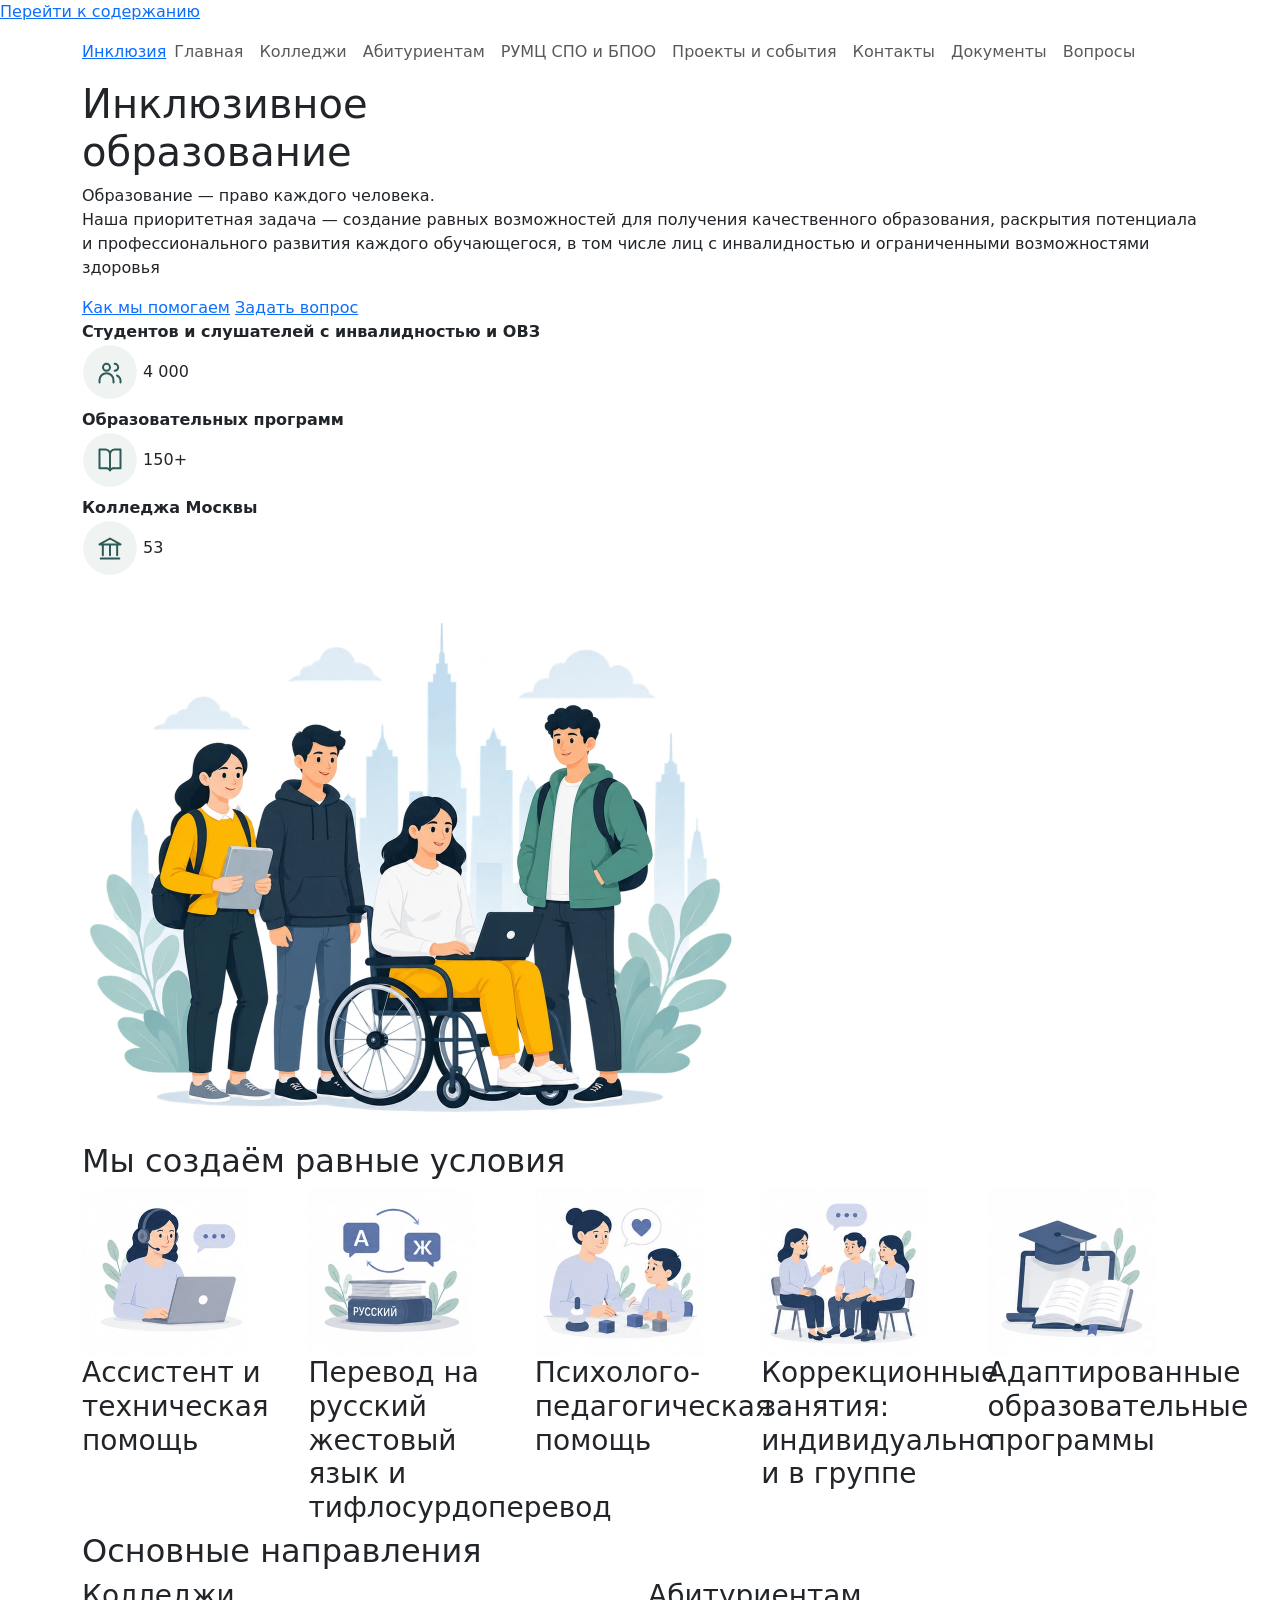
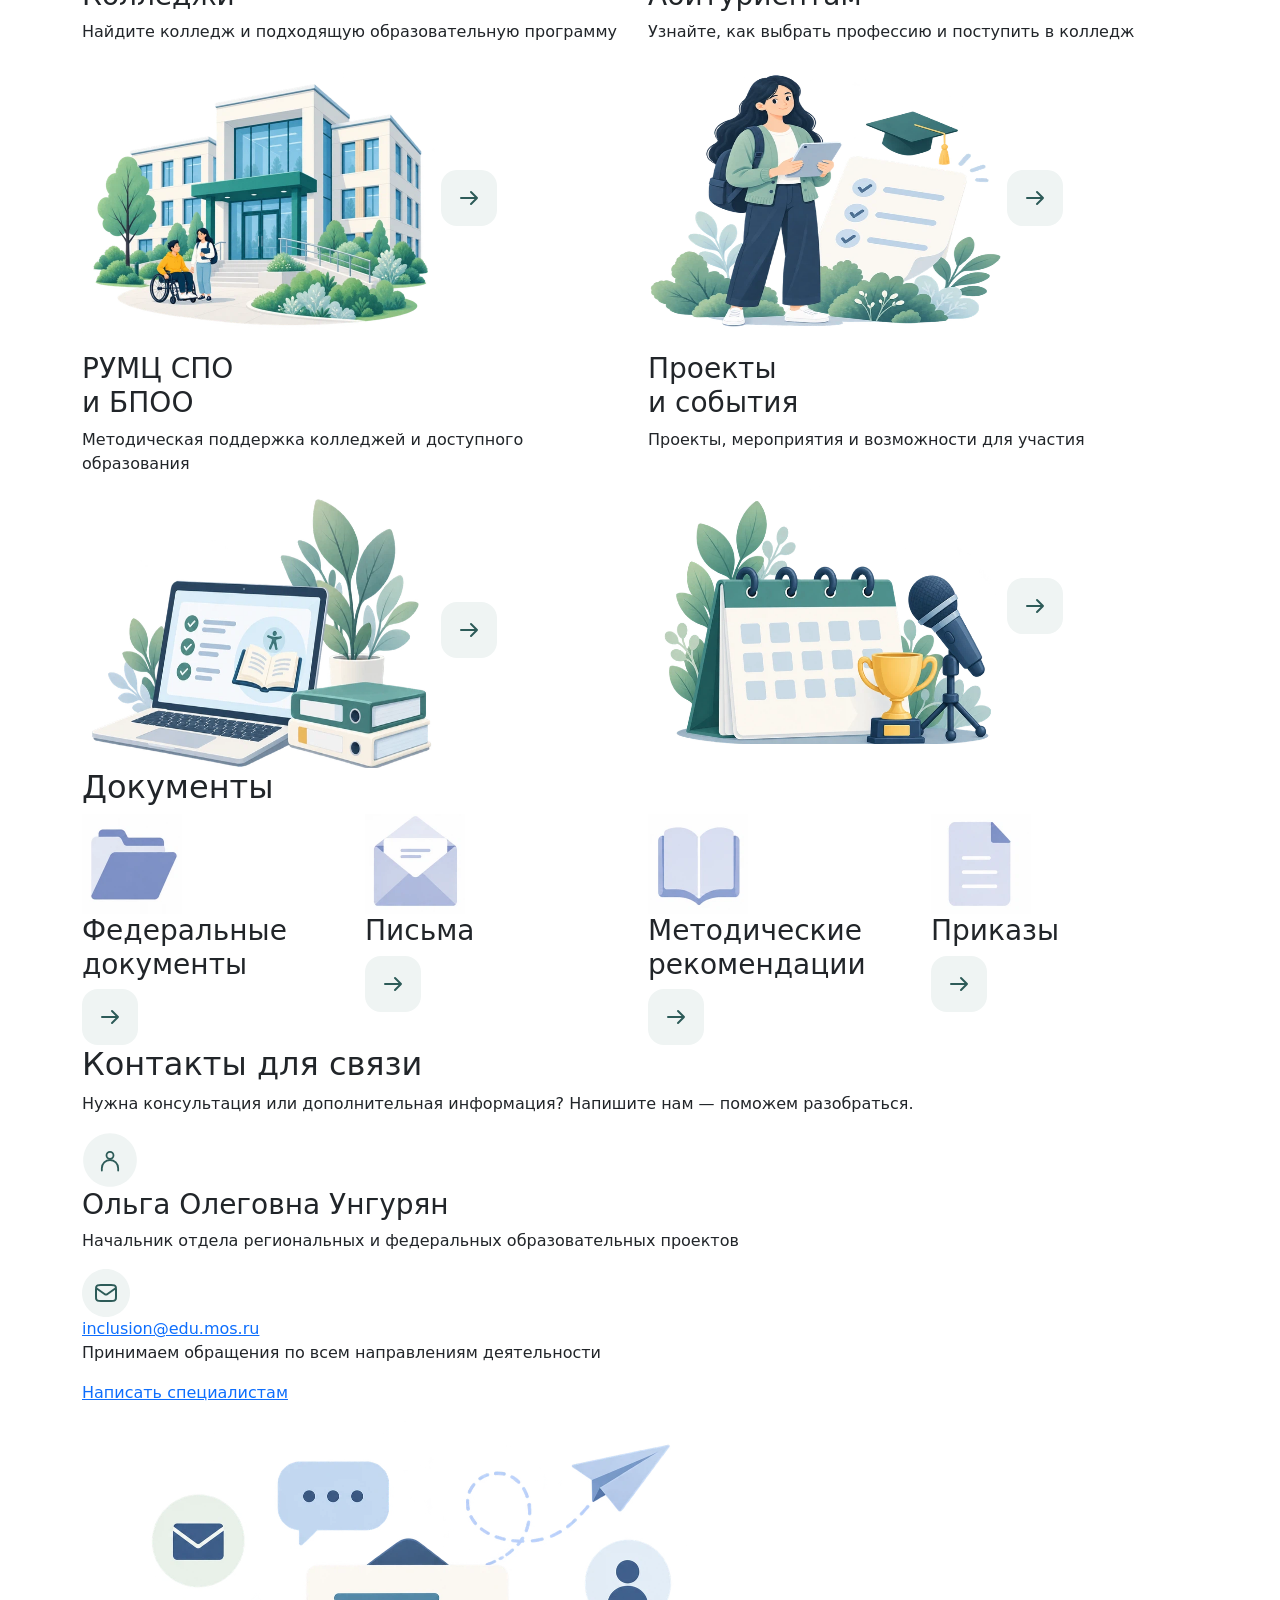
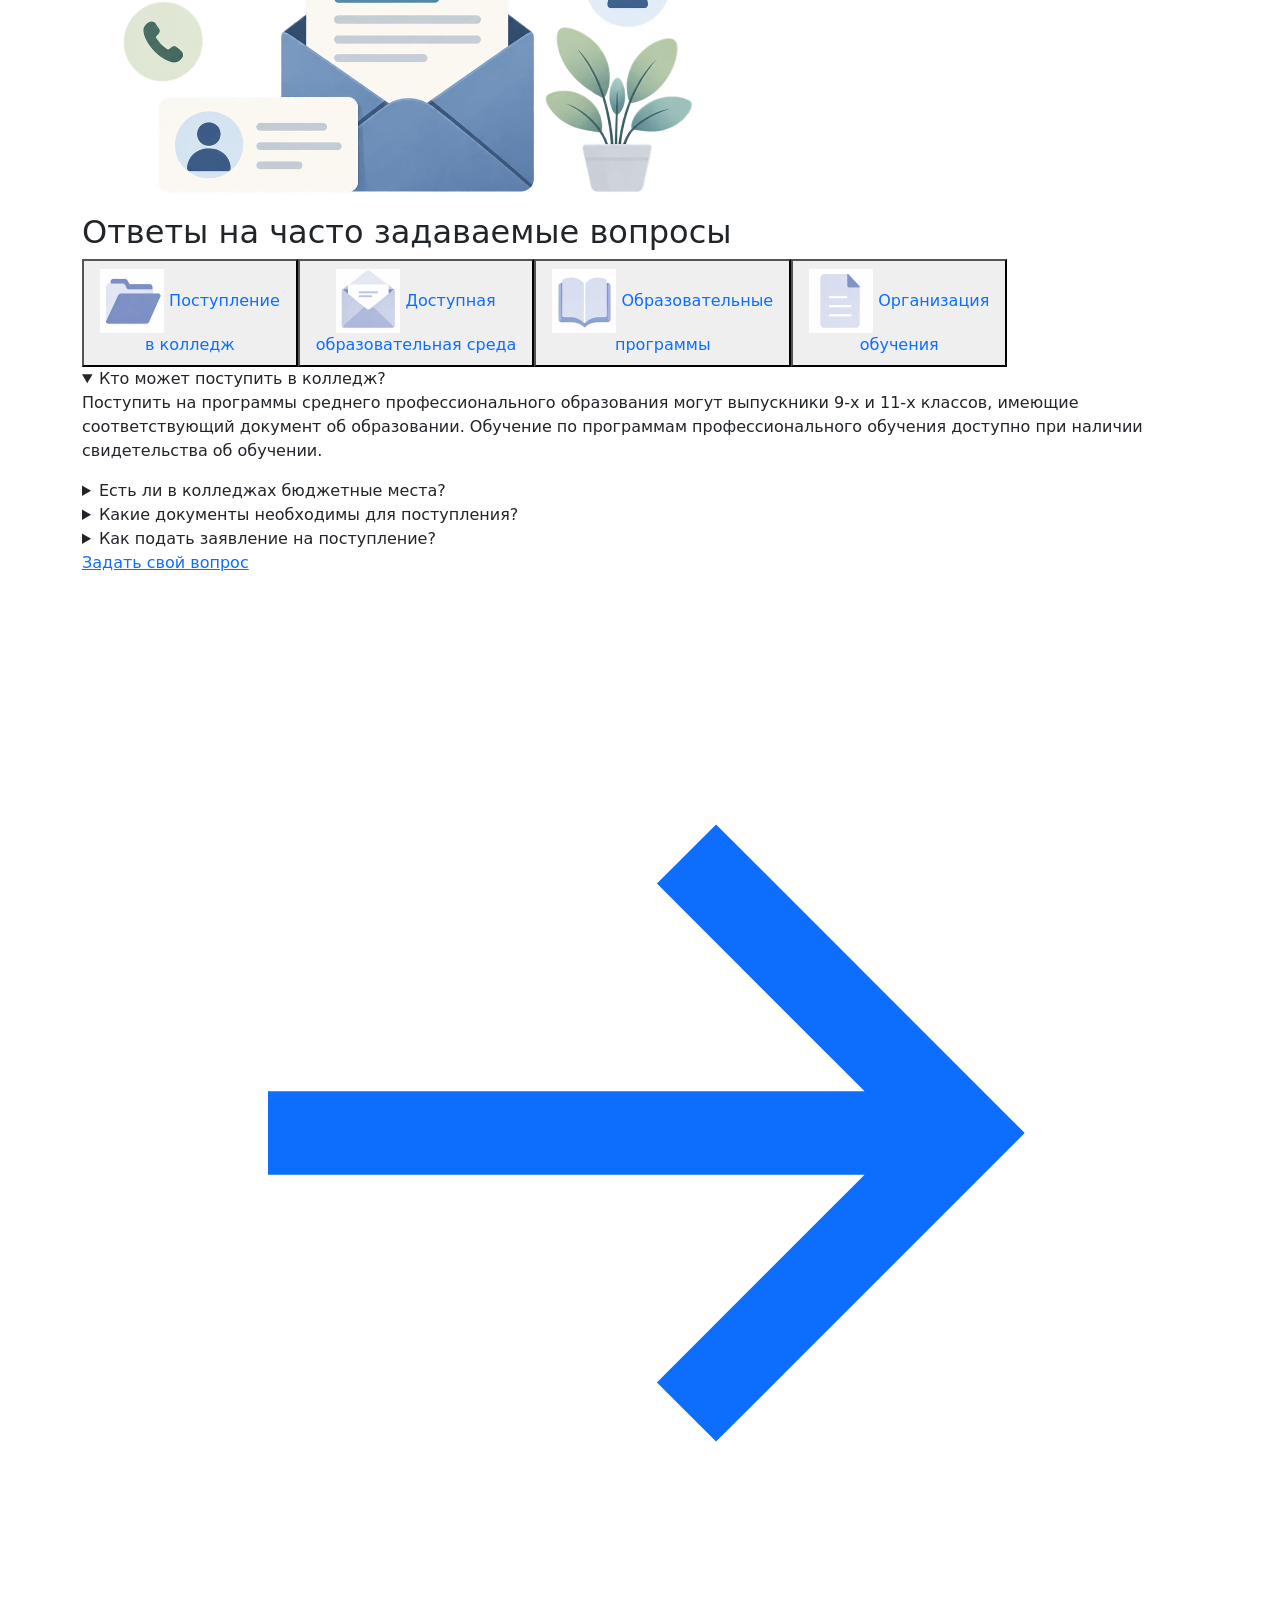
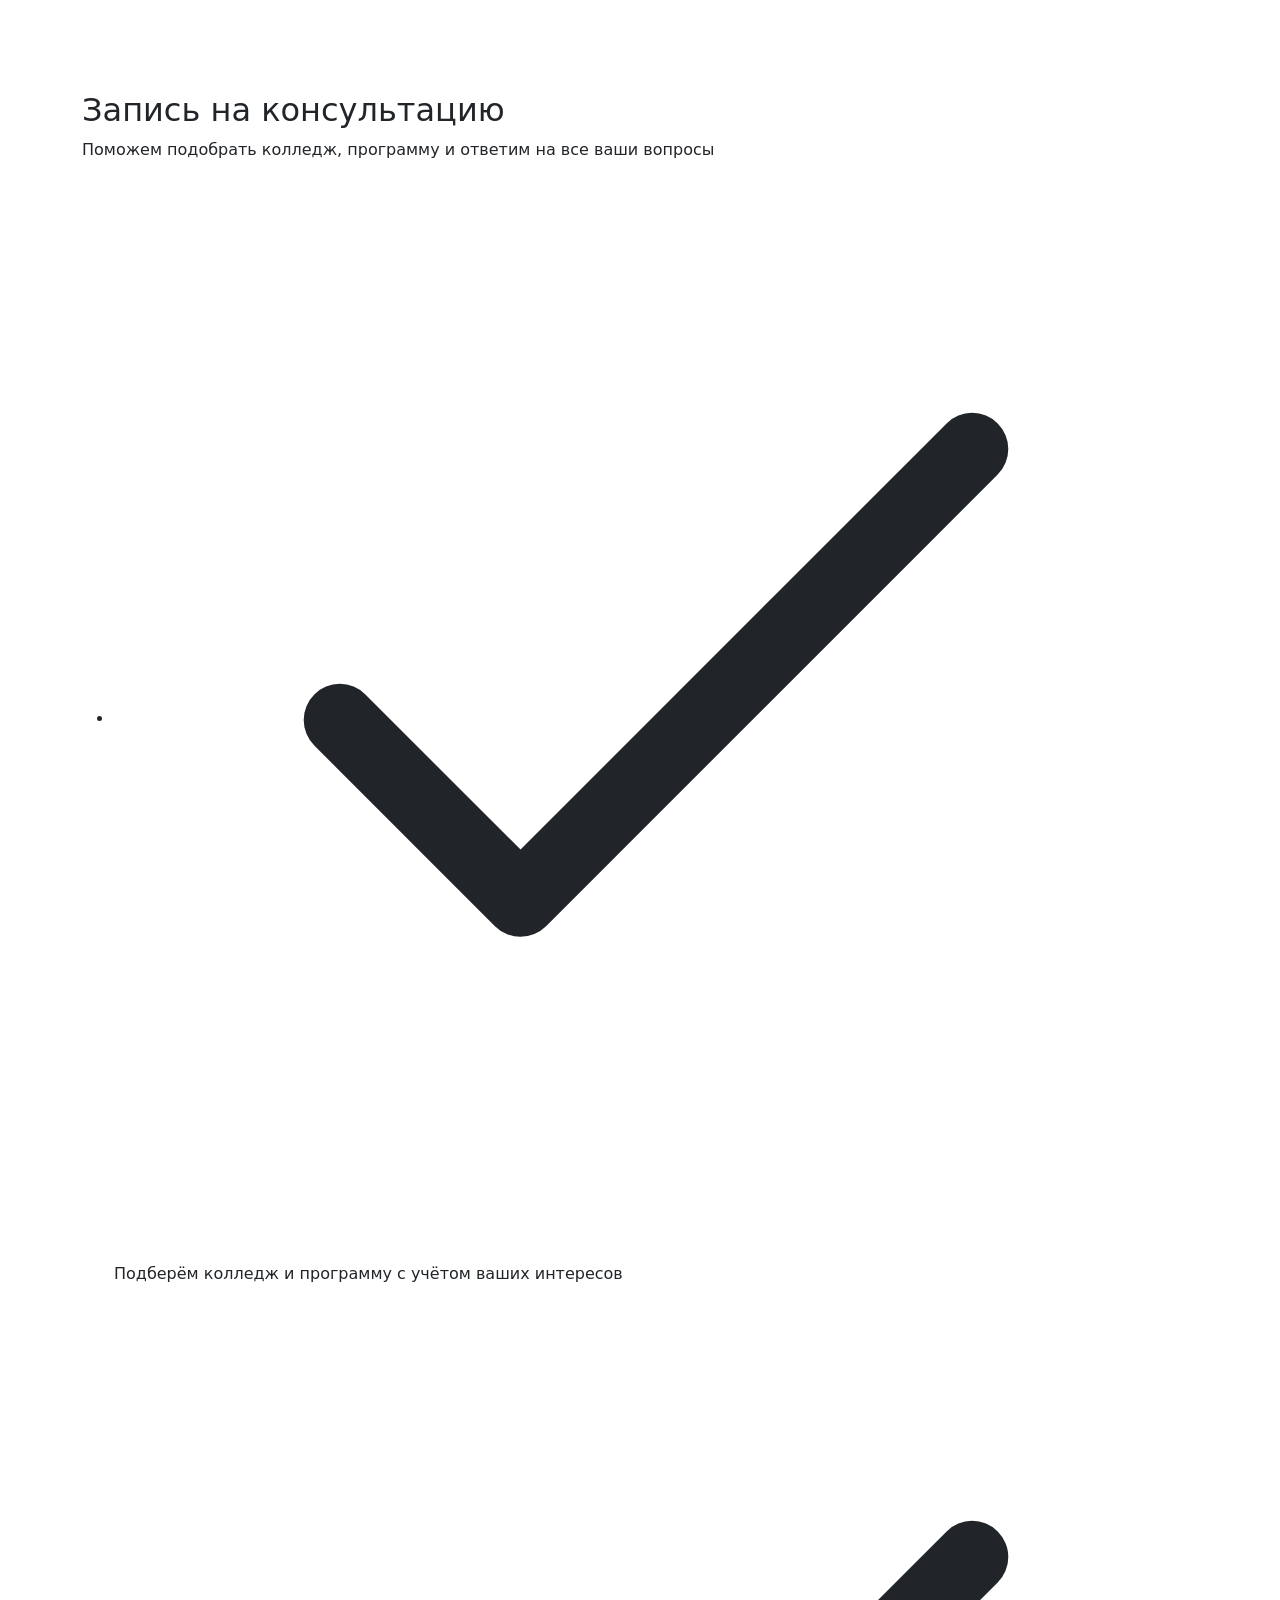
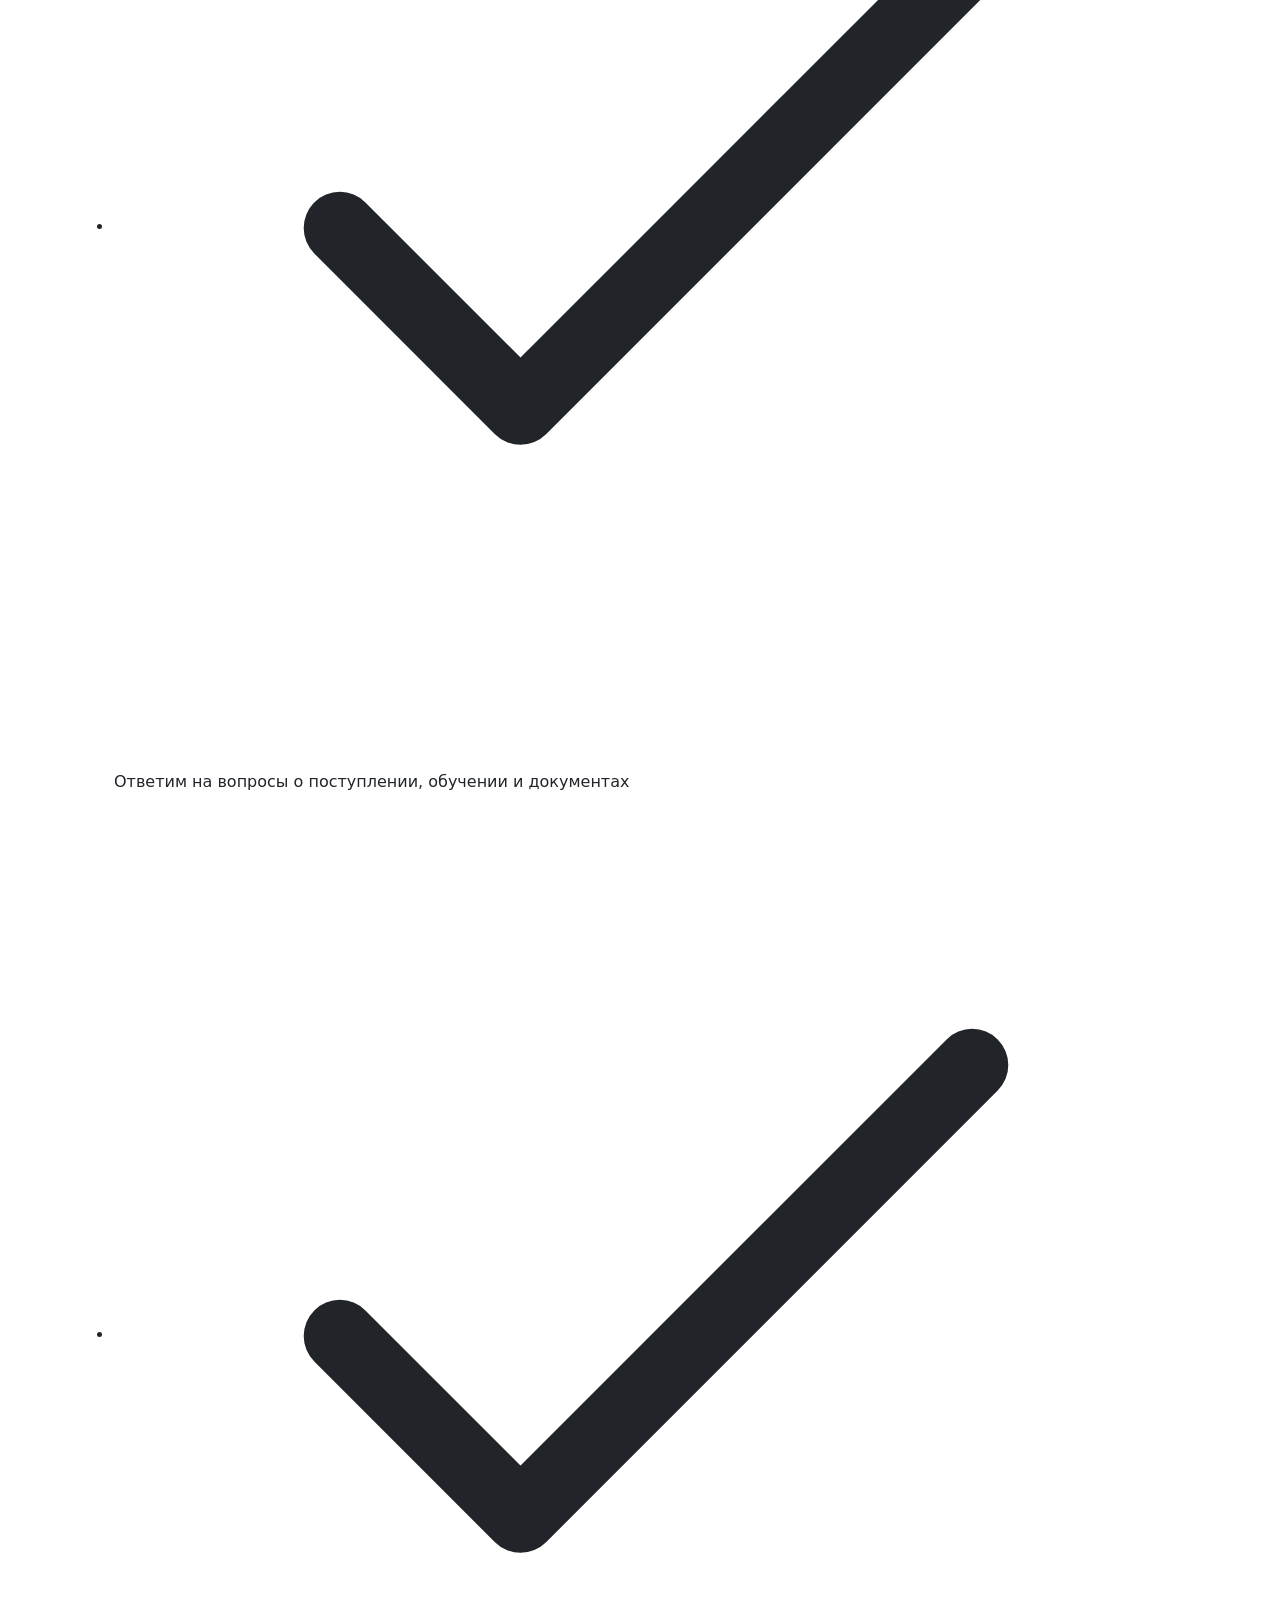
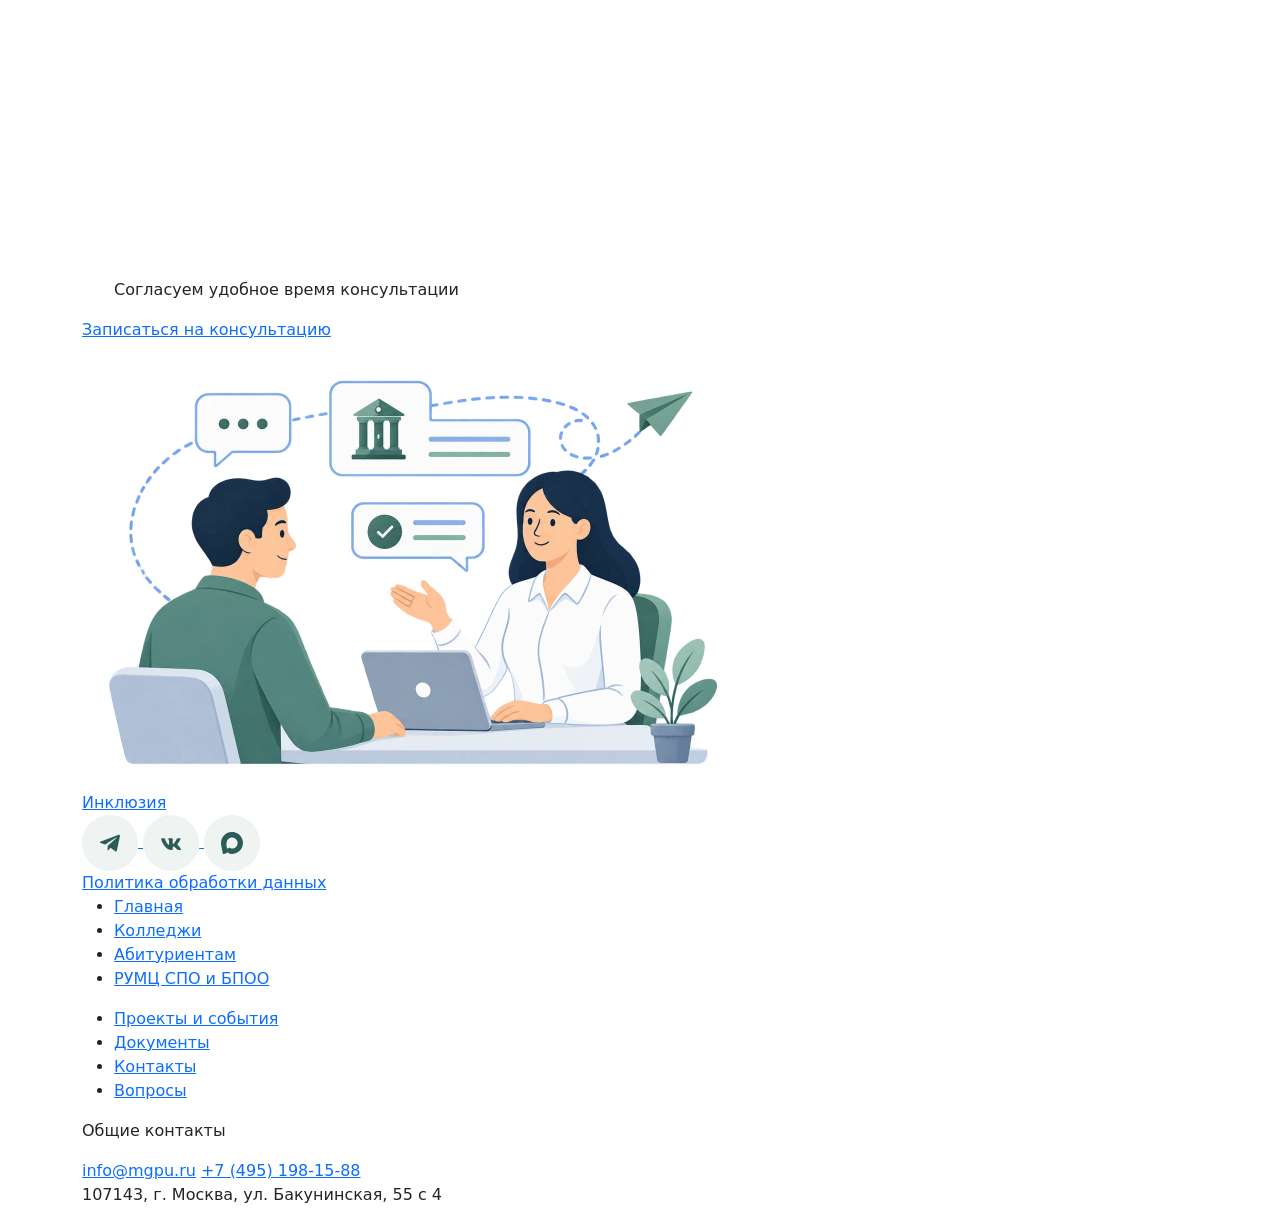
==== commit b747aada: "Правка основной странице + рефактор" ====
--- a/index.html
+++ b/index.html
@@ -1,117 +1,455 @@
 <!doctype html>
 <html lang="ru">
-<head>
-    <meta charset="utf-8">
-    <meta name="viewport" content="width=device-width, initial-scale=1">
-    <meta name="description" content="Инклюзивное образование в колледжах Москвы: равные возможности, помощь в выборе профессии, специальные условия обучения и консультации.">
-    <meta name="theme-color" content="#2d5b58">
-    <title>Инклюзия — образование для каждого</title>
-    <link rel="icon" href="assets/img/favicon.svg" type="image/svg+xml">
-    <link rel="preload" href="assets/fonts/inter-cyrillic-wght-normal.woff2" as="font" type="font/woff2" crossorigin>
-    <link rel="stylesheet" href="assets/css/bootstrap.min.css">
-    <link rel="stylesheet" href="assets/css/fonts.css">
-    <link rel="stylesheet" href="assets/css/styles.css?v=20261101">
-    <script src="assets/js/bootstrap.bundle.min.js" defer></script>
-    <script src="assets/js/main.js" defer></script>
-</head>
-<body>
-<a class="skip-link" href="#main">Перейти к содержанию</a>
-<header class="site-header">
-    <nav class="navbar navbar-expand-xl site-header__nav" aria-label="Основная навигация">
-        <div class="container">
-            <a class="brand" href="index.html" aria-label="Инклюзия — главная">Инклюзия</a>
-            <button class="navbar-toggler site-header__toggle" type="button" data-bs-toggle="collapse" data-bs-target="#main-nav" aria-controls="main-nav" aria-expanded="false" aria-label="Открыть меню"><span></span><span></span><span></span></button>
-            <div class="collapse navbar-collapse site-header__collapse" id="main-nav">
-                <ul class="navbar-nav site-header__menu">
-                    <li class="nav-item"><a class="nav-link site-header__link" href="index.html" aria-current="page">Главная</a></li>
-                    <li class="nav-item"><a class="nav-link site-header__link" href="colleges.html">Колледжи</a></li>
-                    <li class="nav-item"><a class="nav-link site-header__link" href="applicants.html">Абитуриентам</a></li>
-                    <li class="nav-item"><a class="nav-link site-header__link" href="support.html">РУМЦ СПО и БПОО</a></li>
-                    <li class="nav-item"><a class="nav-link site-header__link" href="events.html">Проекты и события</a></li>
-                    <li class="nav-item"><a class="nav-link site-header__link" href="contacts.html">Контакты</a></li>
-                    <li class="nav-item"><a class="nav-link site-header__link" href="#documents">Документы</a></li>
-                    <li class="nav-item"><a class="nav-link site-header__link" href="#faq">Вопросы</a></li>
-                </ul>
+    <head>
+        <meta charset="utf-8">
+        <meta name="viewport" content="width=device-width, initial-scale=1">
+        <meta name="description" content="Инклюзивное образование в колледжах Москвы: равные возможности, помощь в выборе профессии, специальные условия обучения и консультации.">
+        <meta name="theme-color" content="#2d5b58">
+        <title>Инклюзия — образование для каждого</title>
+        <link rel="icon" href="assets/img/favicon.svg" type="image/svg+xml">
+        <link rel="preload" href="assets/fonts/inter-cyrillic-wght-normal.woff2" as="font" type="font/woff2" crossorigin>
+        <link rel="stylesheet" href="assets/css/bootstrap.min.css">
+        <link rel="stylesheet" href="assets/css/fonts.css">
+        <link rel="stylesheet" href="assets/css/style.css?v=20261102">
+        <script src="assets/js/bootstrap.bundle.min.js" defer></script>
+        <script src="assets/js/main.js" defer></script>
+    </head>
+    <body>
+        <a class="skip-link" href="#main">Перейти к содержанию</a>
+        <header class="site-header">
+            <nav class="navbar navbar-expand-xl site-header__nav" aria-label="Основная навигация">
+                <div class="container">
+                    <a class="brand" href="index.html" aria-label="Инклюзия — главная">Инклюзия</a>
+                    <button class="navbar-toggler site-header__toggle" type="button" data-bs-toggle="collapse" data-bs-target="#main-nav" aria-controls="main-nav" aria-expanded="false" aria-label="Открыть меню">
+                        <span></span>
+                        <span></span>
+                        <span></span>
+                    </button>
+                    <div class="collapse navbar-collapse site-header__collapse" id="main-nav">
+                        <ul class="navbar-nav site-header__menu">
+                            <li class="nav-item">
+                                <a class="nav-link site-header__link" href="index.html" aria-current="page">Главная</a>
+                            </li>
+                            <li class="nav-item">
+                                <a class="nav-link site-header__link" href="colleges.html">Колледжи</a>
+                            </li>
+                            <li class="nav-item">
+                                <a class="nav-link site-header__link" href="applicants.html">Абитуриентам</a>
+                            </li>
+                            <li class="nav-item">
+                                <a class="nav-link site-header__link" href="support.html">РУМЦ СПО и БПОО</a>
+                            </li>
+                            <li class="nav-item">
+                                <a class="nav-link site-header__link" href="events.html">Проекты и события</a>
+                            </li>
+                            <li class="nav-item">
+                                <a class="nav-link site-header__link" href="contacts.html">Контакты</a>
+                            </li>
+                            <li class="nav-item">
+                                <a class="nav-link site-header__link" href="#documents">Документы</a>
+                            </li>
+                            <li class="nav-item">
+                                <a class="nav-link site-header__link" href="#faq">Вопросы</a>
+                            </li>
+                        </ul>
+                    </div>
+                </div>
+            </nav>
+        </header>
+        <main class="page" id="main" tabindex="-1">
+            <div class="container">
+                <section class="hero" aria-labelledby="hero-title">
+                    <div class="hero__content">
+                        <h1 class="hero__title" id="hero-title">Инклюзивное<br>образование</h1>
+                        <p class="hero__description">Образование — право каждого человека.<br>Наша приоритетная задача — создание равных возможностей для получения качественного образования, раскрытия потенциала и профессионального развития каждого обучающегося, в том числе лиц с инвалидностью и ограниченными возможностями здоровья</p>
+                        <div class="hero__actions">
+                            <a class="button button--primary" href="#benefits">Как мы помогаем</a>
+                            <a class="button button--secondary button_question" href="mailto:inclusion@edu.mos.ru">Задать вопрос</a>
+                        </div>
+                        <dl class="hero__metrics">
+                            <div class="metric">
+                                <dt class="metric__label">Студентов и слушателей с инвалидностью и ОВЗ</dt>
+                                <dd class="metric__value"><span class="icon-box">
+                                    <img alt="" src="assets/img/users.svg">
+                                </span>4 000 </dd>
+                            </div>
+                            <div class="metric">
+                                <dt class="metric__label">Образовательных программ</dt>
+                                <dd class="metric__value"><span class="icon-box">
+                                    <img alt="" src="assets/img/book.svg">
+                                </span>150+ </dd>
+                            </div>
+                            <div class="metric">
+                                <dt class="metric__label">Колледжа Москвы</dt>
+                                <dd class="metric__value"><span class="icon-box">
+                                    <img alt="" src="assets/img/building.svg">
+                                </span>53 </dd>
+                            </div>
+                        </dl>
+                    </div>
+                    <img class="hero__image" src="assets/img/hero-1.webp" width="652" height="550" alt="Студенты, в том числе девушка на инвалидной коляске, учатся вместе" fetchpriority="high">
+                </section>
+                <section class="section" id="benefits" aria-labelledby="benefits-title">
+                    <h2 class="section__title" id="benefits-title">Мы создаём равные условия</h2>
+                    <div class="row row-cols-1 row-cols-sm-2 row-cols-md-3 row-cols-xl-5 g-3">
+                        <div class="col">
+                            <article class="benefit-card">
+                                <img class="benefit-card__image" src="assets/img/benefit-1.webp" width="168" height="168" alt="" loading="lazy" decoding="async">
+                                <h3 class="benefit-card__title">Ассистент и техническая помощь</h3>
+                            </article>
+                        </div>
+                        <div class="col">
+                            <article class="benefit-card">
+                                <img class="benefit-card__image" src="assets/img/benefit-2.webp" width="168" height="168" alt="" loading="lazy" decoding="async">
+                                <h3 class="benefit-card__title">Перевод на русский жестовый язык и тифлосурдоперевод</h3>
+                            </article>
+                        </div>
+                        <div class="col">
+                            <article class="benefit-card">
+                                <img class="benefit-card__image" src="assets/img/benefit-3.webp" width="168" height="168" alt="" loading="lazy" decoding="async">
+                                <h3 class="benefit-card__title">Психолого-педагогическая помощь</h3>
+                            </article>
+                        </div>
+                        <div class="col">
+                            <article class="benefit-card">
+                                <img class="benefit-card__image" src="assets/img/benefit-4.webp" width="168" height="168" alt="" loading="lazy" decoding="async">
+                                <h3 class="benefit-card__title">Коррекционные занятия: индивидуально и в группе</h3>
+                            </article>
+                        </div>
+                        <div class="col">
+                            <article class="benefit-card">
+                                <img class="benefit-card__image" src="assets/img/benefit-5.webp" width="168" height="168" alt="" loading="lazy" decoding="async">
+                                <h3 class="benefit-card__title">Адаптированные образовательные программы</h3>
+                            </article>
+                        </div>
+                    </div>
+                </section>
+                <section class="section" id="directions" aria-labelledby="directions-title">
+                    <h2 class="section__title" id="directions-title">Основные направления</h2>
+                    <div class="row g-3">
+                        <div class="col-md-6">
+                            <article class="direction-card direction-card--1">
+                                <div class="direction-card__content">
+                                    <h3 class="direction-card__title">Колледжи</h3>
+                                    <p class="direction-card__description">Найдите колледж и подходящую образовательную программу</p>
+                                </div>
+                                <img class="direction-card__image" src="assets/img/direction-1.webp" width="354" height="276" alt="" loading="lazy" decoding="async">
+                                <a class="round-link direction-card__link" href="colleges.html">
+                                    <img alt="" src="assets/img/arrow-action.svg">
+                                    <span class="visually-hidden">Колледжи</span>
+                                </a>
+                            </article>
+                        </div>
+                        <div class="col-md-6">
+                            <article class="direction-card direction-card--2">
+                                <div class="direction-card__content">
+                                    <h3 class="direction-card__title">Абитуриентам</h3>
+                                    <p class="direction-card__description">Узнайте, как выбрать профессию и поступить в колледж</p>
+                                </div>
+                                <img class="direction-card__image" src="assets/img/direction-2.webp" width="354" height="276" alt="" loading="lazy" decoding="async">
+                                <a class="round-link direction-card__link" href="applicants.html">
+                                    <img alt="" src="assets/img/arrow-action.svg">
+                                    <span class="visually-hidden">Абитуриентам</span>
+                                </a>
+                            </article>
+                        </div>
+                        <div class="col-md-6">
+                            <article class="direction-card direction-card--3">
+                                <div class="direction-card__content">
+                                    <h3 class="direction-card__title">РУМЦ СПО<br>и БПОО</h3>
+                                    <p class="direction-card__description">Методическая поддержка колледжей и доступного образования</p>
+                                </div>
+                                <img class="direction-card__image" src="assets/img/direction-3.webp" width="354" height="276" alt="" loading="lazy" decoding="async">
+                                <a class="round-link direction-card__link" href="support.html">
+                                    <img alt="" src="assets/img/arrow-action.svg">
+                                    <span class="visually-hidden">РУМЦ СПО и БПОО</span>
+                                </a>
+                            </article>
+                        </div>
+                        <div class="col-md-6">
+                            <article class="direction-card direction-card--4">
+                                <div class="direction-card__content">
+                                    <h3 class="direction-card__title">Проекты<br>и события</h3>
+                                    <p class="direction-card__description">Проекты, мероприятия и возможности для участия</p>
+                                </div>
+                                <img class="direction-card__image" src="assets/img/direction-4.webp" width="354" height="276" alt="" loading="lazy" decoding="async">
+                                <a class="round-link direction-card__link" href="events.html">
+                                    <img alt="" src="assets/img/arrow-action.svg">
+                                    <span class="visually-hidden">Проекты и события</span>
+                                </a>
+                            </article>
+                        </div>
+                    </div>
+                </section>
+                <section class="section" id="documents" aria-labelledby="documents-title">
+                    <h2 class="section__title" id="documents-title"> Документы</h2>
+                    <div class="row row-cols-1 row-cols-sm-2 row-cols-lg-4 g-3">
+                        <div class="col">
+                            <article class="document-card">
+                                <img class="document-card__image" src="assets/img/document-1.webp" width="100" height="100" alt="" loading="lazy" decoding="async">
+                                <h3 class="document-card__title">Федеральные документы</h3>
+                                <a class="round-link document-card__link" role="link" aria-disabled="true" data-page="documents.html?category=1" title="Документы готовятся к публикации">
+                                    <img alt="" src="assets/img/arrow-action.svg">
+                                    <span class="visually-hidden">Федеральные документы</span>
+                                </a>
+                            </article>
+                        </div>
+                        <div class="col">
+                            <article class="document-card">
+                                <img class="document-card__image" src="assets/img/document-2.webp" width="100" height="100" alt="" loading="lazy" decoding="async">
+                                <h3 class="document-card__title">Письма</h3>
+                                <a class="round-link document-card__link" role="link" aria-disabled="true" data-page="documents.html?category=2" title="Документы готовятся к публикации">
+                                    <img alt="" src="assets/img/arrow-action.svg">
+                                    <span class="visually-hidden">Письма</span>
+                                </a>
+                            </article>
+                        </div>
+                        <div class="col">
+                            <article class="document-card">
+                                <img class="document-card__image" src="assets/img/document-3.webp" width="100" height="100" alt="" loading="lazy" decoding="async">
+                                <h3 class="document-card__title">Методические рекомендации</h3>
+                                <a class="round-link document-card__link" role="link" aria-disabled="true" data-page="documents.html?category=3" title="Документы готовятся к публикации">
+                                    <img alt="" src="assets/img/arrow-action.svg">
+                                    <span class="visually-hidden">Методические рекомендации</span>
+                                </a>
+                            </article>
+                        </div>
+                        <div class="col">
+                            <article class="document-card">
+                                <img class="document-card__image" src="assets/img/document-4.webp" width="100" height="100" alt="" loading="lazy" decoding="async">
+                                <h3 class="document-card__title">Приказы</h3>
+                                <a class="round-link document-card__link" role="link" aria-disabled="true" data-page="documents.html?category=4" title="Документы готовятся к публикации">
+                                    <img alt="" src="assets/img/arrow-action.svg">
+                                    <span class="visually-hidden">Приказы</span>
+                                </a>
+                            </article>
+                        </div>
+                    </div>
+                </section>
+                <section class="section contact-panel" id="contacts" aria-labelledby="contacts-title">
+                    <div class="contact-panel__content">
+                        <h2 class="section__title" id="contacts-title">Контакты для связи</h2>
+                        <p class="contact-panel__description">Нужна консультация или дополнительная информация? Напишите нам — поможем разобраться.</p>
+                        <div class="contact-item">
+                            <span class="icon-box">
+                                <img alt="" src="assets/img/user.svg">
+                            </span>
+                            <div>
+                                <h3 class="contact-item__title">Ольга Олеговна Унгурян</h3>
+                                <p class="contact-item__description">Начальник отдела региональных и федеральных образовательных проектов</p>
+                            </div>
+                        </div>
+                        <div class="contact-item">
+                            <span class="icon-box">
+                                <img alt="" src="assets/img/contact.svg">
+                            </span>
+                            <div>
+                                <a class="contact-item__title" href="mailto:inclusion@edu.mos.ru">inclusion@edu.mos.ru</a>
+                                <p class="contact-item__description">Принимаем обращения по всем направлениям деятельности</p>
+                            </div>
+                        </div>
+                        <a class="button button--primary contact-panel__button" href="mailto:inclusion@edu.mos.ru">Написать специалистам </a>
+                    </div>
+                    <img class="contact-panel__image" src="assets/img/contacts-1.webp" width="636" height="408" alt="" loading="lazy" decoding="async">
+                </section>
+                <section class="section faq" id="faq" aria-labelledby="faq-title">
+                    <h2 class="section__title faq__title" id="faq-title">Ответы на часто задаваемые вопросы</h2>
+                    <div class="faq__layout">
+                        <div class="nav faq__categories" role="tablist" aria-label="Категории вопросов" aria-orientation="horizontal">
+                            <button class="faq-category nav-link active" id="faq-tab-0" data-bs-toggle="tab" data-bs-target="#faq-panel-0" type="button" role="tab" aria-controls="faq-panel-0" aria-selected="true" tabindex="0">
+                                <img class="faq-category__image" src="assets/img/faq-1.webp" width="64" height="64" alt="" loading="lazy" decoding="async">
+                                <span class="faq-category__label">Поступление <br>в колледж</span>
+                            </button>
+                            <button class="faq-category nav-link " id="faq-tab-1" data-bs-toggle="tab" data-bs-target="#faq-panel-1" type="button" role="tab" aria-controls="faq-panel-1" aria-selected="false" tabindex="-1">
+                                <img class="faq-category__image" src="assets/img/faq-2.webp" width="64" height="64" alt="" loading="lazy" decoding="async">
+                                <span class="faq-category__label">Доступная <br>образовательная среда</span>
+                            </button>
+                            <button class="faq-category nav-link " id="faq-tab-2" data-bs-toggle="tab" data-bs-target="#faq-panel-2" type="button" role="tab" aria-controls="faq-panel-2" aria-selected="false" tabindex="-1">
+                                <img class="faq-category__image" src="assets/img/faq-3.webp" width="64" height="64" alt="" loading="lazy" decoding="async">
+                                <span class="faq-category__label">Образовательные <br>программы</span>
+                            </button>
+                            <button class="faq-category nav-link " id="faq-tab-3" data-bs-toggle="tab" data-bs-target="#faq-panel-3" type="button" role="tab" aria-controls="faq-panel-3" aria-selected="false" tabindex="-1">
+                                <img class="faq-category__image" src="assets/img/faq-4.webp" width="64" height="64" alt="" loading="lazy" decoding="async">
+                                <span class="faq-category__label">Организация <br>обучения</span>
+                            </button>
+                        </div>
+                        <div class="tab-content faq__panels">
+                            <div class="tab-pane show active faq__panel" id="faq-panel-0" role="tabpanel" aria-labelledby="faq-tab-0" tabindex="0">
+                                <div class="faq__questions">
+                                    <details class="faq-item" open>
+                                        <summary class="faq-item__question">Кто может поступить в колледж?<span class="faq-item__indicator" aria-hidden="true"></span></summary>
+                                        <div class="faq-item__answer">
+                                            <p>Поступить на программы среднего профессионального образования могут выпускники 9-х и 11-х классов, имеющие соответствующий документ об образовании. Обучение по программам профессионального обучения доступно при наличии свидетельства об обучении.</p>
+                                        </div>
+                                    </details>
+                                    <details class="faq-item">
+                                        <summary class="faq-item__question">Есть ли в колледжах бюджетные места?<span class="faq-item__indicator" aria-hidden="true"></span></summary>
+                                        <div class="faq-item__answer">
+                                            <p>Да, в колледжах предусмотрены бюджетные места. Их наличие и количество зависят от программы и колледжа. Проверьте план приёма на нужный учебный год на официальном сайте выбранного колледжа.</p>
+                                        </div>
+                                    </details>
+                                    <details class="faq-item">
+                                        <summary class="faq-item__question">Какие документы необходимы для поступления?<span class="faq-item__indicator" aria-hidden="true"></span></summary>
+                                        <div class="faq-item__answer">
+                                            <p>Для поступления на СПО нужны паспорт и документ об образовании с приложением. Дополнительные документы зависят от программы и условий приёма: например, подтверждение льгот, индивидуальных достижений или медицинская справка. Актуальный перечень уточните в приёмной комиссии выбранного колледжа.</p>
+                                        </div>
+                                    </details>
+                                    <details class="faq-item">
+                                        <summary class="faq-item__question">Как подать заявление на поступление?<span class="faq-item__indicator" aria-hidden="true"></span></summary>
+                                        <div class="faq-item__answer">
+                                            <p>Заявление в колледжи Москвы можно подать онлайн через городской сервис приёма. Перейдите к нему с официального портала колледжей Москвы и следуйте инструкции. Сроки подачи и дальнейшие действия уточняйте в правилах приёма выбранного колледжа.</p>
+                                        </div>
+                                    </details>
+                                </div>
+                                <a class="button faq__button" href="mailto:inclusion@edu.mos.ru?subject=Вопрос%20об%20обучении">Задать свой вопрос<svg class="icon" viewBox="0 0 24 24" fill="none" stroke="currentColor" stroke-width="1.8" aria-hidden="true"><path d="M4 12h15m-6-6 6 6-6 6"/></svg></a>
+                            </div>
+                            <div class="tab-pane  faq__panel" id="faq-panel-1" role="tabpanel" aria-labelledby="faq-tab-1" tabindex="0">
+                                <div class="faq__questions">
+                                    <details class="faq-item" open>
+                                        <summary class="faq-item__question">Могут ли лица с инвалидностью и ОВЗ обучаться в колледже?<span class="faq-item__indicator" aria-hidden="true"></span></summary>
+                                        <div class="faq-item__answer">
+                                            <p>Да, лица с инвалидностью и ограниченными возможностями здоровья имеют право на получение среднего профессионального образования и профессионального обучения. Колледжи создают необходимые специальные условия с учетом индивидуальных особенностей и образовательных потребностей обучающихся.</p>
+                                        </div>
+                                    </details>
+                                    <details class="faq-item">
+                                        <summary class="faq-item__question">Какие специальные условия обучения предусмотрены для студентов с ОВЗ и инвалидностью?<span class="faq-item__indicator" aria-hidden="true"></span></summary>
+                                        <div class="faq-item__answer">
+                                            <p>Специальные условия определяются с учётом индивидуальных образовательных потребностей. Они могут включать адаптированную программу, специальные учебные материалы и технические средства, помощь ассистента, переводчика и психолого-педагогическую поддержку. Нужные условия заранее обсудите с колледжем.</p>
+                                        </div>
+                                    </details>
+                                    <details class="faq-item">
+                                        <summary class="faq-item__question">Нужно ли предоставлять заключение ЦПМПК при поступлении?<span class="faq-item__indicator" aria-hidden="true"></span></summary>
+                                        <div class="faq-item__answer">
+                                            <p>Заключение ЦПМПК содержит рекомендации о специальных условиях обучения. Если такие условия нужны, заранее уточните в приёмной комиссии, нужно ли представить заключение для выбранной программы и какие ещё документы потребуются.</p>
+                                        </div>
+                                    </details>
+                                </div>
+                                <a class="button faq__button" href="mailto:inclusion@edu.mos.ru?subject=Вопрос%20об%20обучении">Задать свой вопрос<svg class="icon" viewBox="0 0 24 24" fill="none" stroke="currentColor" stroke-width="1.8" aria-hidden="true"><path d="M4 12h15m-6-6 6 6-6 6"/></svg></a>
+                            </div>
+                            <div class="tab-pane  faq__panel" id="faq-panel-2" role="tabpanel" aria-labelledby="faq-tab-2" tabindex="0">
+                                <div class="faq__questions">
+                                    <details class="faq-item" open>
+                                        <summary class="faq-item__question">Чем отличается среднее профессиональное образование (СПО) от профессионального обучения (ПО)?<span class="faq-item__indicator" aria-hidden="true"></span></summary>
+                                        <div class="faq-item__answer">
+                                            <p>Среднее профессиональное образование позволяет получить профессию или специальность и соответствующий уровень образования. Профессиональное обучение направлено на приобретение конкретной рабочей профессии или должности служащего без изменения уровня образования.</p>
+                                        </div>
+                                    </details>
+                                    <details class="faq-item">
+                                        <summary class="faq-item__question">Можно ли поступить на профессиональное обучение без аттестата?<span class="faq-item__indicator" aria-hidden="true"></span></summary>
+                                        <div class="faq-item__answer">
+                                            <p>Для некоторых категорий поступающих предусмотрены программы профессионального обучения без аттестата. Например, проект «Профессиональное обучение без границ» предусматривает обучение лиц с ОВЗ, не имеющих основного общего или среднего общего образования. Подходящую программу и требования к документам уточните в колледже.</p>
+                                        </div>
+                                    </details>
+                                    <details class="faq-item">
+                                        <summary class="faq-item__question">Какой документ выдается после окончания обучения?<span class="faq-item__indicator" aria-hidden="true"></span></summary>
+                                        <div class="faq-item__answer">
+                                            <p>После успешного завершения СПО и итоговой аттестации выдают диплом о среднем профессиональном образовании. После профессионального обучения и успешной сдачи квалификационного экзамена — свидетельство о профессии рабочего или должности служащего. Это разные образовательные маршруты.</p>
+                                        </div>
+                                    </details>
+                                </div>
+                                <a class="button faq__button" href="mailto:inclusion@edu.mos.ru?subject=Вопрос%20об%20обучении">Задать свой вопрос<svg class="icon" viewBox="0 0 24 24" fill="none" stroke="currentColor" stroke-width="1.8" aria-hidden="true"><path d="M4 12h15m-6-6 6 6-6 6"/></svg></a>
+                            </div>
+                            <div class="tab-pane  faq__panel" id="faq-panel-3" role="tabpanel" aria-labelledby="faq-tab-3" tabindex="0">
+                                <div class="faq__questions">
+                                    <details class="faq-item" open>
+                                        <summary class="faq-item__question">Как организована практика во время обучения?<span class="faq-item__indicator" aria-hidden="true"></span></summary>
+                                        <div class="faq-item__answer">
+                                            <p>Практическая подготовка проводится в учебных мастерских, лабораториях колледжей и на площадках организаций-партнеров. При необходимости создаются специальные условия с учетом индивидуальных особенностей обучающихся с инвалидностью и ОВЗ.</p>
+                                        </div>
+                                    </details>
+                                    <details class="faq-item">
+                                        <summary class="faq-item__question">Сколько длится обучение в колледже?<span class="faq-item__indicator" aria-hidden="true"></span></summary>
+                                        <div class="faq-item__answer">
+                                            <p>Единого срока для всех программ нет. Продолжительность зависит от профессии или специальности, базы поступления и формы обучения. Точный срок указан в описании выбранной программы и в плане приёма колледжа.</p>
+                                        </div>
+                                    </details>
+                                    <details class="faq-item">
+                                        <summary class="faq-item__question">Предусмотрено ли сопровождение студентов с инвалидностью и ОВЗ во время обучения?<span class="faq-item__indicator" aria-hidden="true"></span></summary>
+                                        <div class="faq-item__answer">
+                                            <p>Сопровождение организуется с учётом индивидуальных потребностей студента и рекомендаций специалистов. Его состав и порядок получения нужно согласовать с колледжем. За консультацией по сопровождению обучения можно обратиться в РУМЦ СПО.</p>
+                                        </div>
+                                    </details>
+                                    <details class="faq-item">
+                                        <summary class="faq-item__question">Помогают ли колледжи с трудоустройством после окончания обучения?<span class="faq-item__indicator" aria-hidden="true"></span> </summary>
+                                        <div class="faq-item__answer">
+                                            <p>В колледжах могут работать центры содействия трудоустройству: они помогают искать вакансии, готовить резюме и проходить собеседования. Узнайте в своём колледже, какие услуги доступны выпускникам с инвалидностью и ОВЗ. За консультацией по трудоустройству можно обратиться и в РУМЦ СПО.</p>
+                                        </div>
+                                    </details>
+                                </div>
+                                <a class="button faq__button" href="mailto:inclusion@edu.mos.ru?subject=Вопрос%20об%20обучении">Задать свой вопрос<svg class="icon" viewBox="0 0 24 24" fill="none" stroke="currentColor" stroke-width="1.8" aria-hidden="true"><path d="M4 12h15m-6-6 6 6-6 6"/></svg></a>
+                            </div>
+                        </div>
+                    </div>
+                </section>
+                <section class="section consultation" aria-labelledby="consultation-title">
+                    <div class="consultation__content">
+                        <h2 class="section__title" id="consultation-title">Запись на консультацию</h2>
+                        <p class="consultation__description">Поможем подобрать колледж, программу и ответим на все ваши вопросы</p>
+                        <ul class="consultation__benefits">
+                            <li class="consultation__benefit"><span class="icon-box"><svg class="icon" viewBox="0 0 24 24" fill="none" stroke="currentColor" stroke-width="1.6" stroke-linecap="round" stroke-linejoin="round" aria-hidden="true"><path d="m5 12 4 4L19 6"/></svg></span>Подберём колледж и программу с учётом ваших интересов </li>
+                            <li class="consultation__benefit"><span class="icon-box"><svg class="icon" viewBox="0 0 24 24" fill="none" stroke="currentColor" stroke-width="1.6" stroke-linecap="round" stroke-linejoin="round" aria-hidden="true"><path d="m5 12 4 4L19 6"/></svg></span>Ответим на вопросы о поступлении, обучении и документах </li>
+                            <li class="consultation__benefit"><span class="icon-box"><svg class="icon" viewBox="0 0 24 24" fill="none" stroke="currentColor" stroke-width="1.6" stroke-linecap="round" stroke-linejoin="round" aria-hidden="true"><path d="m5 12 4 4L19 6"/></svg></span>Согласуем удобное время консультации </li>
+                        </ul>
+                        <a class="button button--primary" href="mailto:inclusion@edu.mos.ru?subject=Запись%20на%20консультацию">Записаться на консультацию</a>
+                    </div>
+                    <img class="consultation__image" src="assets/img/consultation-1.webp" width="650" height="449" alt="" loading="lazy" decoding="async">
+                </section>
             </div>
-        </div>
-    </nav>
-</header>
-<main class="page" id="main" tabindex="-1">
-    <div class="container">
-        <section class="hero" aria-labelledby="hero-title">
-            <div class="hero__content">
-                <h1 class="hero__title" id="hero-title">Инклюзивное<br>образование</h1>
-                <p class="hero__description">Образование — право каждого человека.<br>Наша приоритетная задача — создание равных возможностей для получения качественного образования, раскрытия потенциала и профессионального развития каждого обучающегося, в том числе лиц с инвалидностью и ограниченными возможностями здоровья</p>
-                <div class="hero__actions">
-                    <a class="button button--primary" href="#benefits">Как мы помогаем</a>
-                    <a class="button button--secondary" href="mailto:inclusion@edu.mos.ru?subject=Вопрос%20об%20инклюзивном%20образовании">Задать вопрос</a>
+        </main>
+        <footer class="site-footer">
+            <div class="container site-footer__inner">
+                <div class="site-footer__brand">
+                    <a class="brand" href="index.html">Инклюзия</a>
+                    <div class="site-footer__socials" aria-label="Социальные сети">
+                        <a class="round-link" role="link" aria-disabled="true"  aria-label="Telegram">
+                            <img alt="" src="assets/img/Telegram.svg">
+                        </a>
+                        <a class="round-link" role="link" aria-disabled="true" aria-label="ВКонтакте">
+                            <img alt="" src="assets/img/VK.svg">
+                        </a>
+                        <a class="round-link" role="link" aria-disabled="true"  aria-label="Макс">
+                            <img alt="" src="assets/img/Messenger.svg">
+                        </a>
+                    </div>
+                    <a class="site-footer__privacy" role="link" aria-disabled="true" data-page="privacy.html">Политика обработки данных</a>
                 </div>
-                <dl class="hero__metrics">
-<div class="metric"><dt class="metric__label">Студентов и слушателей с инвалидностью и ОВЗ</dt><dd class="metric__value"><span class="icon-box"><svg class="icon" viewBox="0 0 24 24" fill="none" stroke="currentColor" stroke-width="1.6" stroke-linecap="round" stroke-linejoin="round" aria-hidden="true"><path d="M16 21v-2a4 4 0 0 0-4-4H6a4 4 0 0 0-4 4v2m20 0v-2a4 4 0 0 0-3-3.87M15 3.13a4 4 0 0 1 0 7.75M13 7a4 4 0 1 1-8 0 4 4 0 0 1 8 0Z"/></svg></span>4 000</dd></div>
-<div class="metric"><dt class="metric__label">Образовательных программ</dt><dd class="metric__value"><span class="icon-box"><svg class="icon" viewBox="0 0 24 24" fill="none" stroke="currentColor" stroke-width="1.6" stroke-linecap="round" stroke-linejoin="round" aria-hidden="true"><path d="M12 5v15m0-15C8 2 3 4 3 4v14s5-2 9 2c4-4 9-2 9-2V4s-5-2-9 1Z"/></svg></span>150+</dd></div>
-<div class="metric"><dt class="metric__label">Колледжа Москвы</dt><dd class="metric__value"><span class="icon-box"><svg class="icon" viewBox="0 0 24 24" fill="none" stroke="currentColor" stroke-width="1.6" stroke-linecap="round" stroke-linejoin="round" aria-hidden="true"><path d="M4 21V3h12v18M2 21h20M16 9h4v12M8 7h4M8 11h4M8 15h4M9 21v-3h2v3"/></svg></span>53</dd></div>
-</dl></div><img class="hero__image" src="assets/img/hero-1.webp" width="652" height="550" alt="Студенты, в том числе девушка на инвалидной коляске, учатся вместе" fetchpriority="high"></section>
-<section class="section" id="benefits" aria-labelledby="benefits-title"><h2 class="section__title" id="benefits-title">Мы создаём равные условия</h2><div class="row row-cols-1 row-cols-sm-2 row-cols-md-3 row-cols-xl-5 g-3">
-<div class="col"><article class="benefit-card"><img class="benefit-card__image" src="assets/img/benefit-1.webp" width="168" height="168" alt="" loading="lazy" decoding="async"><h3 class="benefit-card__title">Ассистент и техническая помощь</h3></article></div>
-<div class="col"><article class="benefit-card"><img class="benefit-card__image" src="assets/img/benefit-2.webp" width="168" height="168" alt="" loading="lazy" decoding="async"><h3 class="benefit-card__title">Перевод на русский жестовый язык и тифлосурдоперевод</h3></article></div>
-<div class="col"><article class="benefit-card"><img class="benefit-card__image" src="assets/img/benefit-3.webp" width="168" height="168" alt="" loading="lazy" decoding="async"><h3 class="benefit-card__title">Психолого-педагогическая помощь</h3></article></div>
-<div class="col"><article class="benefit-card"><img class="benefit-card__image" src="assets/img/benefit-4.webp" width="168" height="168" alt="" loading="lazy" decoding="async"><h3 class="benefit-card__title">Коррекционные занятия: индивидуально и в группе</h3></article></div>
-<div class="col"><article class="benefit-card"><img class="benefit-card__image" src="assets/img/benefit-5.webp" width="168" height="168" alt="" loading="lazy" decoding="async"><h3 class="benefit-card__title">Адаптированные образовательные программы</h3></article></div>
-</div></section><section class="section" id="directions" aria-labelledby="directions-title"><h2 class="section__title" id="directions-title">Основные направления</h2><div class="row g-3">
-<div class="col-md-6"><article class="direction-card direction-card--1"><div class="direction-card__content"><h3 class="direction-card__title">Колледжи</h3><p class="direction-card__description">Найдите колледж и подходящую образовательную программу</p></div><img class="direction-card__image" src="assets/img/direction-1.webp" width="354" height="276" alt="" loading="lazy" decoding="async"><a class="round-link direction-card__link" href="colleges.html"><svg class="icon" viewBox="0 0 24 24" fill="none" stroke="currentColor" stroke-width="1.6" stroke-linecap="round" stroke-linejoin="round" aria-hidden="true"><path d="M4 12h16m-6-6 6 6-6 6"/></svg><span class="visually-hidden">Колледжи</span></a></article></div>
-<div class="col-md-6"><article class="direction-card direction-card--2"><div class="direction-card__content"><h3 class="direction-card__title">Абитуриентам</h3><p class="direction-card__description">Узнайте, как выбрать профессию и поступить в колледж</p></div><img class="direction-card__image" src="assets/img/direction-2.webp" width="354" height="276" alt="" loading="lazy" decoding="async"><a class="round-link direction-card__link" href="applicants.html"><svg class="icon" viewBox="0 0 24 24" fill="none" stroke="currentColor" stroke-width="1.6" stroke-linecap="round" stroke-linejoin="round" aria-hidden="true"><path d="M4 12h16m-6-6 6 6-6 6"/></svg><span class="visually-hidden">Абитуриентам</span></a></article></div>
-<div class="col-md-6"><article class="direction-card direction-card--3"><div class="direction-card__content"><h3 class="direction-card__title">РУМЦ СПО<br>и БПОО</h3><p class="direction-card__description">Методическая поддержка колледжей и доступного образования</p></div><img class="direction-card__image" src="assets/img/direction-3.webp" width="354" height="276" alt="" loading="lazy" decoding="async"><a class="round-link direction-card__link" href="support.html"><svg class="icon" viewBox="0 0 24 24" fill="none" stroke="currentColor" stroke-width="1.6" stroke-linecap="round" stroke-linejoin="round" aria-hidden="true"><path d="M4 12h16m-6-6 6 6-6 6"/></svg><span class="visually-hidden">РУМЦ СПО и БПОО</span></a></article></div>
-<div class="col-md-6"><article class="direction-card direction-card--4"><div class="direction-card__content"><h3 class="direction-card__title">Проекты<br>и события</h3><p class="direction-card__description">Проекты, мероприятия и возможности для участия</p></div><img class="direction-card__image" src="assets/img/direction-4.webp" width="354" height="276" alt="" loading="lazy" decoding="async"><a class="round-link direction-card__link" href="events.html"><svg class="icon" viewBox="0 0 24 24" fill="none" stroke="currentColor" stroke-width="1.6" stroke-linecap="round" stroke-linejoin="round" aria-hidden="true"><path d="M4 12h16m-6-6 6 6-6 6"/></svg><span class="visually-hidden">Проекты и события</span></a></article></div>
-</div></section><section class="section" id="documents" aria-labelledby="documents-title"><h2 class="section__title" id="documents-title">Документы</h2><div class="row row-cols-1 row-cols-sm-2 row-cols-lg-4 g-3">
-<div class="col"><article class="document-card"><img class="document-card__image" src="assets/img/document-1.webp" width="100" height="100" alt="" loading="lazy" decoding="async"><h3 class="document-card__title">Федеральные документы</h3><a class="round-link document-card__link" role="link" aria-disabled="true" data-page="documents.html?category=1" title="Документы готовятся к публикации"><svg class="icon" viewBox="0 0 24 24" fill="none" stroke="currentColor" stroke-width="1.6" stroke-linecap="round" stroke-linejoin="round" aria-hidden="true"><path d="M4 12h16m-6-6 6 6-6 6"/></svg><span class="visually-hidden">Федеральные документы</span></a></article></div>
-<div class="col"><article class="document-card"><img class="document-card__image" src="assets/img/document-2.webp" width="100" height="100" alt="" loading="lazy" decoding="async"><h3 class="document-card__title">Письма</h3><a class="round-link document-card__link" role="link" aria-disabled="true" data-page="documents.html?category=2" title="Документы готовятся к публикации"><svg class="icon" viewBox="0 0 24 24" fill="none" stroke="currentColor" stroke-width="1.6" stroke-linecap="round" stroke-linejoin="round" aria-hidden="true"><path d="M4 12h16m-6-6 6 6-6 6"/></svg><span class="visually-hidden">Письма</span></a></article></div>
-<div class="col"><article class="document-card"><img class="document-card__image" src="assets/img/document-3.webp" width="100" height="100" alt="" loading="lazy" decoding="async"><h3 class="document-card__title">Методические рекомендации</h3><a class="round-link document-card__link" role="link" aria-disabled="true" data-page="documents.html?category=3" title="Документы готовятся к публикации"><svg class="icon" viewBox="0 0 24 24" fill="none" stroke="currentColor" stroke-width="1.6" stroke-linecap="round" stroke-linejoin="round" aria-hidden="true"><path d="M4 12h16m-6-6 6 6-6 6"/></svg><span class="visually-hidden">Методические рекомендации</span></a></article></div>
-<div class="col"><article class="document-card"><img class="document-card__image" src="assets/img/document-4.webp" width="100" height="100" alt="" loading="lazy" decoding="async"><h3 class="document-card__title">Приказы</h3><a class="round-link document-card__link" role="link" aria-disabled="true" data-page="documents.html?category=4" title="Документы готовятся к публикации"><svg class="icon" viewBox="0 0 24 24" fill="none" stroke="currentColor" stroke-width="1.6" stroke-linecap="round" stroke-linejoin="round" aria-hidden="true"><path d="M4 12h16m-6-6 6 6-6 6"/></svg><span class="visually-hidden">Приказы</span></a></article></div>
-</div></section>
-<section class="section contact-panel" id="contacts" aria-labelledby="contacts-title">
-<div class="contact-panel__content"><h2 class="section__title" id="contacts-title">Контакты для связи</h2><p class="contact-panel__description">Нужна консультация или дополнительная информация? Напишите нам — поможем разобраться.</p>
-<div class="contact-item"><span class="icon-box"><svg class="icon" viewBox="0 0 24 24" fill="none" stroke="currentColor" stroke-width="1.6" stroke-linecap="round" stroke-linejoin="round" aria-hidden="true"><path d="M20 21v-2a6 6 0 0 0-6-6h-4a6 6 0 0 0-6 6v2M16 6a4 4 0 1 1-8 0 4 4 0 0 1 8 0Z"/></svg></span><div><h3 class="contact-item__title">Ольга Олеговна Унгурян</h3><p class="contact-item__description">Начальник отдела региональных и федеральных образовательных проектов</p></div></div>
-<div class="contact-item"><span class="icon-box"><svg class="icon" viewBox="0 0 24 24" fill="none" stroke="currentColor" stroke-width="1.6" stroke-linecap="round" stroke-linejoin="round" aria-hidden="true"><path d="M3 5h18v14H3ZM3 5l9 7 9-7"/></svg></span><div><a class="contact-item__title" href="mailto:inclusion@edu.mos.ru">inclusion@edu.mos.ru</a><p class="contact-item__description">Принимаем обращения по всем направлениям деятельности</p></div></div>
-<a class="button button--primary contact-panel__button" href="mailto:inclusion@edu.mos.ru?subject=Обращение%20с%20сайта%20Инклюзия">Написать нам</a></div><img class="contact-panel__image" src="assets/img/contacts-1.webp" width="636" height="408" alt="" loading="lazy" decoding="async"></section>
-<section class="section faq" id="faq" aria-labelledby="faq-title"><h2 class="section__title faq__title" id="faq-title">Ответы на часто задаваемые вопросы</h2><div class="faq__layout"><div class="nav faq__categories" role="tablist" aria-label="Категории вопросов" aria-orientation="vertical">
-<button class="faq-category nav-link active" id="faq-tab-0" data-bs-toggle="tab" data-bs-target="#faq-panel-0" type="button" role="tab" aria-controls="faq-panel-0" aria-selected="true" tabindex="0"><img class="faq-category__image" src="assets/img/faq-1.webp" width="64" height="64" alt="" loading="lazy" decoding="async"><span class="faq-category__label">Поступление <br>в колледж</span></button>
-<button class="faq-category nav-link " id="faq-tab-1" data-bs-toggle="tab" data-bs-target="#faq-panel-1" type="button" role="tab" aria-controls="faq-panel-1" aria-selected="false" tabindex="-1"><img class="faq-category__image" src="assets/img/faq-2.webp" width="64" height="64" alt="" loading="lazy" decoding="async"><span class="faq-category__label">Доступная <br>образовательная среда</span></button>
-<button class="faq-category nav-link " id="faq-tab-2" data-bs-toggle="tab" data-bs-target="#faq-panel-2" type="button" role="tab" aria-controls="faq-panel-2" aria-selected="false" tabindex="-1"><img class="faq-category__image" src="assets/img/faq-3.webp" width="64" height="64" alt="" loading="lazy" decoding="async"><span class="faq-category__label">Образовательные <br>программы</span></button>
-<button class="faq-category nav-link " id="faq-tab-3" data-bs-toggle="tab" data-bs-target="#faq-panel-3" type="button" role="tab" aria-controls="faq-panel-3" aria-selected="false" tabindex="-1"><img class="faq-category__image" src="assets/img/faq-4.webp" width="64" height="64" alt="" loading="lazy" decoding="async"><span class="faq-category__label">Организация <br>обучения</span></button>
-</div><div class="tab-content faq__panels">
-<div class="tab-pane show active faq__panel" id="faq-panel-0" role="tabpanel" aria-labelledby="faq-tab-0" tabindex="0"><div class="faq__questions">
-<details class="faq-item" open><summary class="faq-item__question">Кто может поступить в колледж?<span class="faq-item__indicator" aria-hidden="true"></span></summary><div class="faq-item__answer"><p>Поступить на программы среднего профессионального образования могут выпускники 9-х и 11-х классов, имеющие соответствующий документ об образовании. Обучение по программам профессионального обучения доступно при наличии свидетельства об обучении.</p></div></details>
-<details class="faq-item" ><summary class="faq-item__question">Есть ли в колледжах бюджетные места?<span class="faq-item__indicator" aria-hidden="true"></span></summary><div class="faq-item__answer"><p>Да, в колледжах предусмотрены бюджетные места. Их наличие и количество зависят от программы и колледжа. Проверьте план приёма на нужный учебный год на официальном сайте выбранного колледжа.</p></div></details>
-<details class="faq-item" ><summary class="faq-item__question">Какие документы необходимы для поступления?<span class="faq-item__indicator" aria-hidden="true"></span></summary><div class="faq-item__answer"><p>Для поступления на СПО нужны паспорт и документ об образовании с приложением. Дополнительные документы зависят от программы и условий приёма: например, подтверждение льгот, индивидуальных достижений или медицинская справка. Актуальный перечень уточните в приёмной комиссии выбранного колледжа.</p></div></details>
-<details class="faq-item" ><summary class="faq-item__question">Как подать заявление на поступление?<span class="faq-item__indicator" aria-hidden="true"></span></summary><div class="faq-item__answer"><p>Заявление в колледжи Москвы можно подать онлайн через городской сервис приёма. Перейдите к нему с официального портала колледжей Москвы и следуйте инструкции. Сроки подачи и дальнейшие действия уточняйте в правилах приёма выбранного колледжа.</p></div></details>
-</div><a class="button button--primary faq__button" href="mailto:inclusion@edu.mos.ru?subject=Вопрос%20об%20обучении">Задать свой вопрос</a></div>
-<div class="tab-pane  faq__panel" id="faq-panel-1" role="tabpanel" aria-labelledby="faq-tab-1" tabindex="0"><div class="faq__questions">
-<details class="faq-item" open><summary class="faq-item__question">Могут ли лица с инвалидностью и ОВЗ обучаться в колледже?<span class="faq-item__indicator" aria-hidden="true"></span></summary><div class="faq-item__answer"><p>Да, лица с инвалидностью и ограниченными возможностями здоровья имеют право на получение среднего профессионального образования и профессионального обучения. Колледжи создают необходимые специальные условия с учетом индивидуальных особенностей и образовательных потребностей обучающихся.</p></div></details>
-<details class="faq-item" ><summary class="faq-item__question">Какие специальные условия обучения предусмотрены для студентов с ОВЗ и инвалидностью?<span class="faq-item__indicator" aria-hidden="true"></span></summary><div class="faq-item__answer"><p>Специальные условия определяются с учётом индивидуальных образовательных потребностей. Они могут включать адаптированную программу, специальные учебные материалы и технические средства, помощь ассистента, переводчика и психолого-педагогическую поддержку. Нужные условия заранее обсудите с колледжем.</p></div></details>
-<details class="faq-item" ><summary class="faq-item__question">Нужно ли предоставлять заключение ЦПМПК при поступлении?<span class="faq-item__indicator" aria-hidden="true"></span></summary><div class="faq-item__answer"><p>Заключение ЦПМПК содержит рекомендации о специальных условиях обучения. Если такие условия нужны, заранее уточните в приёмной комиссии, нужно ли представить заключение для выбранной программы и какие ещё документы потребуются.</p></div></details>
-</div><a class="button button--primary faq__button" href="mailto:inclusion@edu.mos.ru?subject=Вопрос%20об%20обучении">Задать свой вопрос</a></div>
-<div class="tab-pane  faq__panel" id="faq-panel-2" role="tabpanel" aria-labelledby="faq-tab-2" tabindex="0"><div class="faq__questions">
-<details class="faq-item" open><summary class="faq-item__question">Чем отличается среднее профессиональное образование (СПО) от профессионального обучения (ПО)?<span class="faq-item__indicator" aria-hidden="true"></span></summary><div class="faq-item__answer"><p>Среднее профессиональное образование позволяет получить профессию или специальность и соответствующий уровень образования. Профессиональное обучение направлено на приобретение конкретной рабочей профессии или должности служащего без изменения уровня образования.</p></div></details>
-<details class="faq-item" ><summary class="faq-item__question">Можно ли поступить на профессиональное обучение без аттестата?<span class="faq-item__indicator" aria-hidden="true"></span></summary><div class="faq-item__answer"><p>Для некоторых категорий поступающих предусмотрены программы профессионального обучения без аттестата. Например, проект «Профессиональное обучение без границ» предусматривает обучение лиц с ОВЗ, не имеющих основного общего или среднего общего образования. Подходящую программу и требования к документам уточните в колледже.</p></div></details>
-<details class="faq-item" ><summary class="faq-item__question">Какой документ выдается после окончания обучения?<span class="faq-item__indicator" aria-hidden="true"></span></summary><div class="faq-item__answer"><p>После успешного завершения СПО и итоговой аттестации выдают диплом о среднем профессиональном образовании. После профессионального обучения и успешной сдачи квалификационного экзамена — свидетельство о профессии рабочего или должности служащего. Это разные образовательные маршруты.</p></div></details>
-</div><a class="button button--primary faq__button" href="mailto:inclusion@edu.mos.ru?subject=Вопрос%20об%20обучении">Задать свой вопрос</a></div>
-<div class="tab-pane  faq__panel" id="faq-panel-3" role="tabpanel" aria-labelledby="faq-tab-3" tabindex="0"><div class="faq__questions">
-<details class="faq-item" open><summary class="faq-item__question">Как организована практика во время обучения?<span class="faq-item__indicator" aria-hidden="true"></span></summary><div class="faq-item__answer"><p>Практическая подготовка проводится в учебных мастерских, лабораториях колледжей и на площадках организаций-партнеров. При необходимости создаются специальные условия с учетом индивидуальных особенностей обучающихся с инвалидностью и ОВЗ.</p></div></details>
-<details class="faq-item" ><summary class="faq-item__question">Сколько длится обучение в колледже?<span class="faq-item__indicator" aria-hidden="true"></span></summary><div class="faq-item__answer"><p>Единого срока для всех программ нет. Продолжительность зависит от профессии или специальности, базы поступления и формы обучения. Точный срок указан в описании выбранной программы и в плане приёма колледжа.</p></div></details>
-<details class="faq-item" ><summary class="faq-item__question">Предусмотрено ли сопровождение студентов с инвалидностью и ОВЗ во время обучения?<span class="faq-item__indicator" aria-hidden="true"></span></summary><div class="faq-item__answer"><p>Сопровождение организуется с учётом индивидуальных потребностей студента и рекомендаций специалистов. Его состав и порядок получения нужно согласовать с колледжем. За консультацией по сопровождению обучения можно обратиться в РУМЦ СПО.</p></div></details>
-<details class="faq-item" ><summary class="faq-item__question">Помогают ли колледжи с трудоустройством после окончания обучения?<span class="faq-item__indicator" aria-hidden="true"></span></summary><div class="faq-item__answer"><p>В колледжах могут работать центры содействия трудоустройству: они помогают искать вакансии, готовить резюме и проходить собеседования. Узнайте в своём колледже, какие услуги доступны выпускникам с инвалидностью и ОВЗ. За консультацией по трудоустройству можно обратиться и в РУМЦ СПО.</p></div></details>
-</div><a class="button button--primary faq__button" href="mailto:inclusion@edu.mos.ru?subject=Вопрос%20об%20обучении">Задать свой вопрос</a></div>
-</div></div></section>
-<section class="section consultation" aria-labelledby="consultation-title"><div class="consultation__content"><h2 class="section__title" id="consultation-title">Запись на консультацию</h2><p class="consultation__description">Поможем подобрать колледж, программу и ответим на все ваши вопросы</p><ul class="consultation__benefits">
-<li class="consultation__benefit"><span class="icon-box"><svg class="icon" viewBox="0 0 24 24" fill="none" stroke="currentColor" stroke-width="1.6" stroke-linecap="round" stroke-linejoin="round" aria-hidden="true"><path d="m5 12 4 4L19 6"/></svg></span>Подберём колледж и программу с учётом ваших интересов</li>
-<li class="consultation__benefit"><span class="icon-box"><svg class="icon" viewBox="0 0 24 24" fill="none" stroke="currentColor" stroke-width="1.6" stroke-linecap="round" stroke-linejoin="round" aria-hidden="true"><path d="m5 12 4 4L19 6"/></svg></span>Ответим на вопросы о поступлении, обучении и документах</li>
-<li class="consultation__benefit"><span class="icon-box"><svg class="icon" viewBox="0 0 24 24" fill="none" stroke="currentColor" stroke-width="1.6" stroke-linecap="round" stroke-linejoin="round" aria-hidden="true"><path d="m5 12 4 4L19 6"/></svg></span>Согласуем удобное время консультации</li>
-</ul><a class="button button--primary" href="mailto:inclusion@edu.mos.ru?subject=Запись%20на%20консультацию">Записаться на консультацию</a></div><img class="consultation__image" src="assets/img/consultation-1.webp" width="650" height="449" alt="" loading="lazy" decoding="async"></section></div></main>
-<footer class="site-footer"><div class="container site-footer__inner"><div class="site-footer__brand"><a class="brand" href="index.html">Инклюзия</a><div class="site-footer__socials" aria-label="Социальные сети">
-<a class="round-link" role="link" aria-disabled="true" title="Ссылка готовится к публикации" aria-label="Telegram"><svg class="icon" viewBox="0 0 24 24" fill="none" stroke="currentColor" stroke-width="1.6" stroke-linecap="round" stroke-linejoin="round" aria-hidden="true"><path d="m21 3-5 18-6-6-5 3 1-7-4-3 19-5Zm-15 8L21 3 10 15"/></svg></a>
-<a class="round-link" role="link" aria-disabled="true" title="Ссылка готовится к публикации" aria-label="ВКонтакте"><svg class="icon" viewBox="0 0 24 24" fill="none" stroke="currentColor" stroke-width="1.6" stroke-linecap="round" stroke-linejoin="round" aria-hidden="true"><path d="M3 5c0 8 4 14 10 14v-5c3 0 5 3 6 5h3c-1-4-4-6-6-7 2-2 4-4 5-7h-4c-1 3-3 6-4 6V5H9v8C6 10 6 7 6 5Z"/></svg></a>
-<a class="round-link" role="link" aria-disabled="true" title="Ссылка готовится к публикации" aria-label="Мессенджер"><svg class="icon" viewBox="0 0 24 24" fill="none" stroke="currentColor" stroke-width="1.6" stroke-linecap="round" stroke-linejoin="round" aria-hidden="true"><path d="M21 11a9 9 0 0 1-9 9 10 10 0 0 1-4-1l-5 2 1-5a9 9 0 1 1 17-5Z"/></svg></a>
-</div><a class="site-footer__privacy" role="link" aria-disabled="true" data-page="privacy.html">Политика обработки данных</a></div><nav class="site-footer__nav" aria-label="Навигация в подвале">
-<ul class="site-footer__list"><li><a class="site-footer__link" href="index.html" aria-current="page">Главная</a></li><li><a class="site-footer__link" href="colleges.html">Колледжи</a></li><li><a class="site-footer__link" href="applicants.html">Абитуриентам</a></li><li><a class="site-footer__link" href="support.html">РУМЦ СПО и БПОО</a></li></ul>
-<ul class="site-footer__list"><li><a class="site-footer__link" href="events.html">Проекты и события</a></li><li><a class="site-footer__link" href="#documents">Документы</a></li><li><a class="site-footer__link" href="contacts.html">Контакты</a></li><li><a class="site-footer__link" href="#faq">Вопросы</a></li></ul>
-</nav><address class="site-footer__contacts"><p class="site-footer__caption">Общие контакты</p><a href="mailto:info@mgpu.ru">info@mgpu.ru</a><a href="tel:+74951981588">+7 (495) 198-15-88</a><p>107143, г. Москва,<br>ул. Бакунинская, 55 с 4</p></address></div></footer></body></html>+                <nav class="site-footer__nav" aria-label="Навигация в подвале">
+                    <ul class="site-footer__list">
+                        <li>
+                            <a class="site-footer__link" href="index.html" aria-current="page">Главная</a>
+                        </li>
+                        <li>
+                            <a class="site-footer__link" href="colleges.html">Колледжи</a>
+                        </li>
+                        <li>
+                            <a class="site-footer__link" href="applicants.html">Абитуриентам</a>
+                        </li>
+                        <li>
+                            <a class="site-footer__link" href="support.html">РУМЦ СПО и БПОО</a>
+                        </li>
+                    </ul>
+                    <ul class="site-footer__list">
+                        <li>
+                            <a class="site-footer__link" href="events.html">Проекты и события</a>
+                        </li>
+                        <li>
+                            <a class="site-footer__link" href="#documents">Документы</a>
+                        </li>
+                        <li>
+                            <a class="site-footer__link" href="contacts.html">Контакты</a>
+                        </li>
+                        <li>
+                            <a class="site-footer__link" href="#faq">Вопросы</a>
+                        </li>
+                    </ul>
+                </nav>
+                <address class="site-footer__contacts">
+                    <p class="site-footer__caption">Общие контакты</p>
+                    <a href="mailto:info@mgpu.ru">info@mgpu.ru</a>
+                    <a href="tel:+74951981588">+7 (495) 198-15-88</a>
+                    <p>107143, г. Москва, ул. Бакунинская, 55 с 4</p>
+                </address>
+            </div>
+        </footer>
+    </body>
+</html>
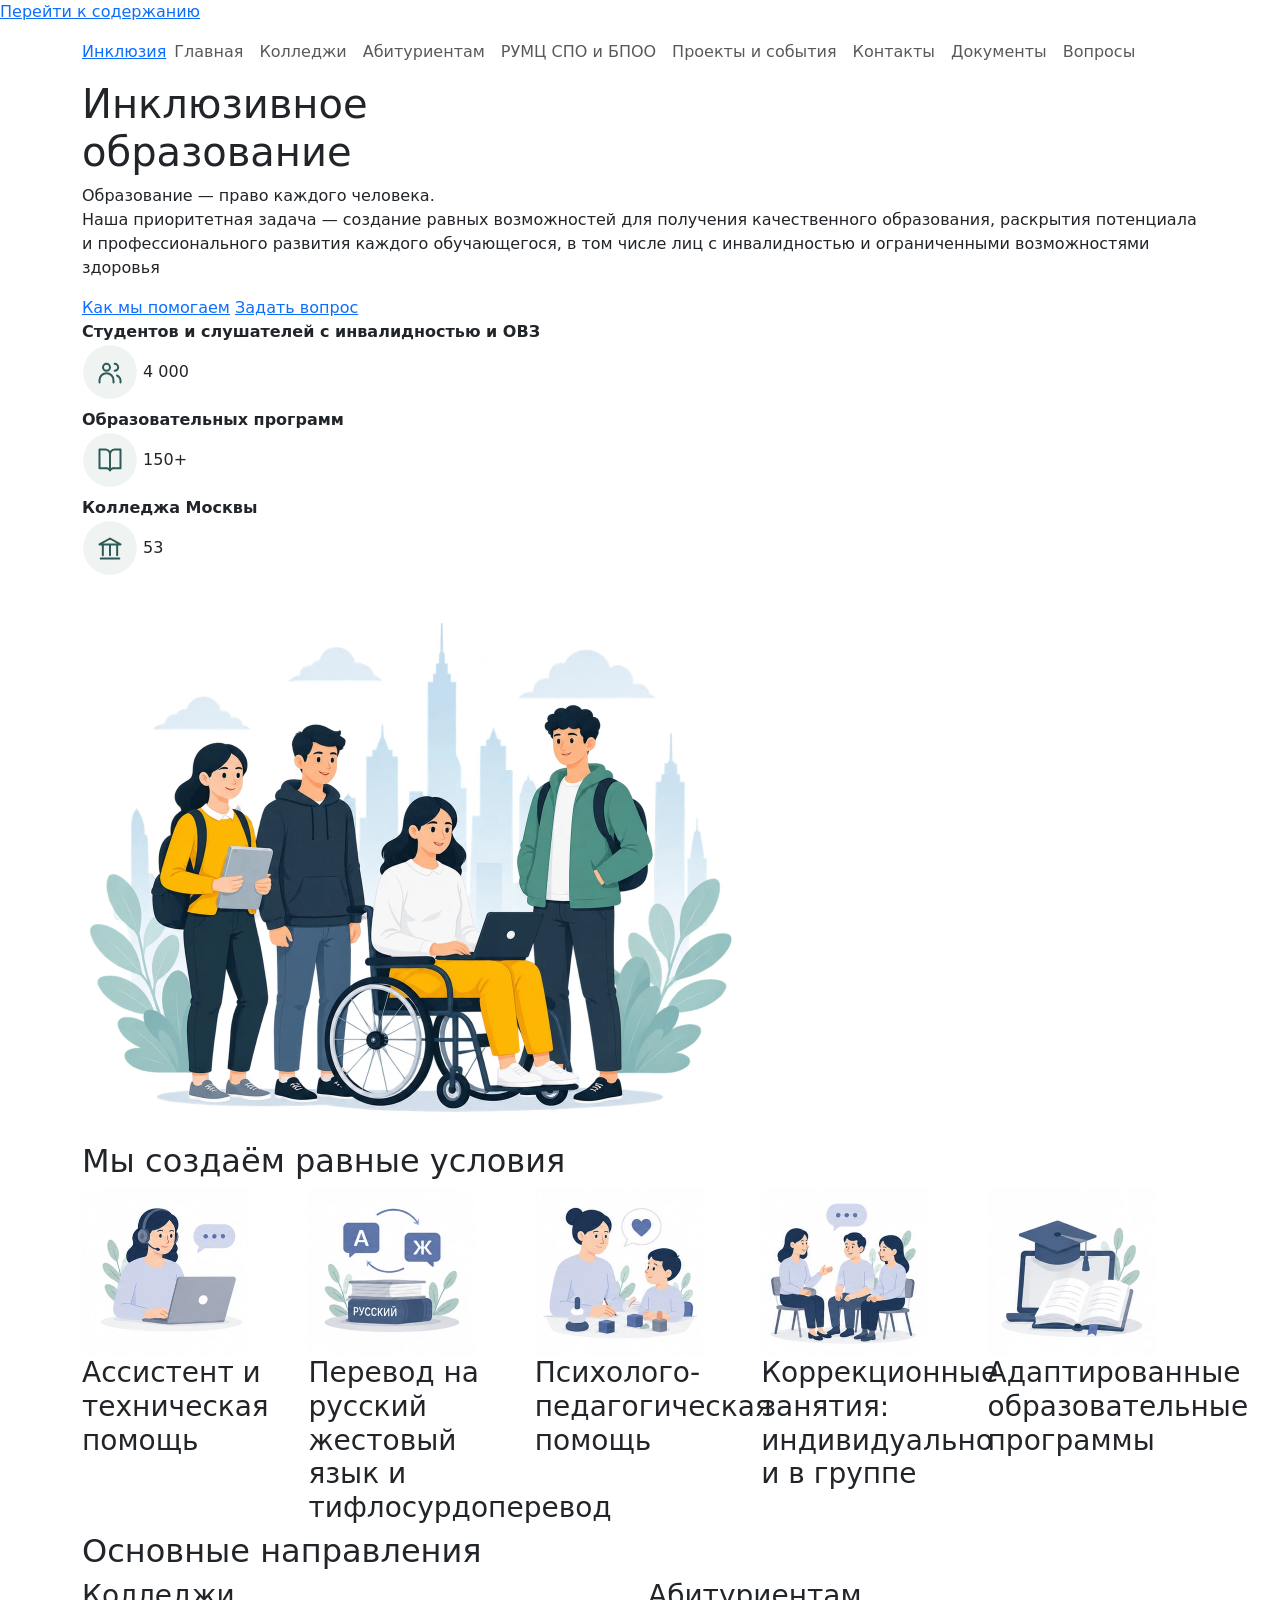
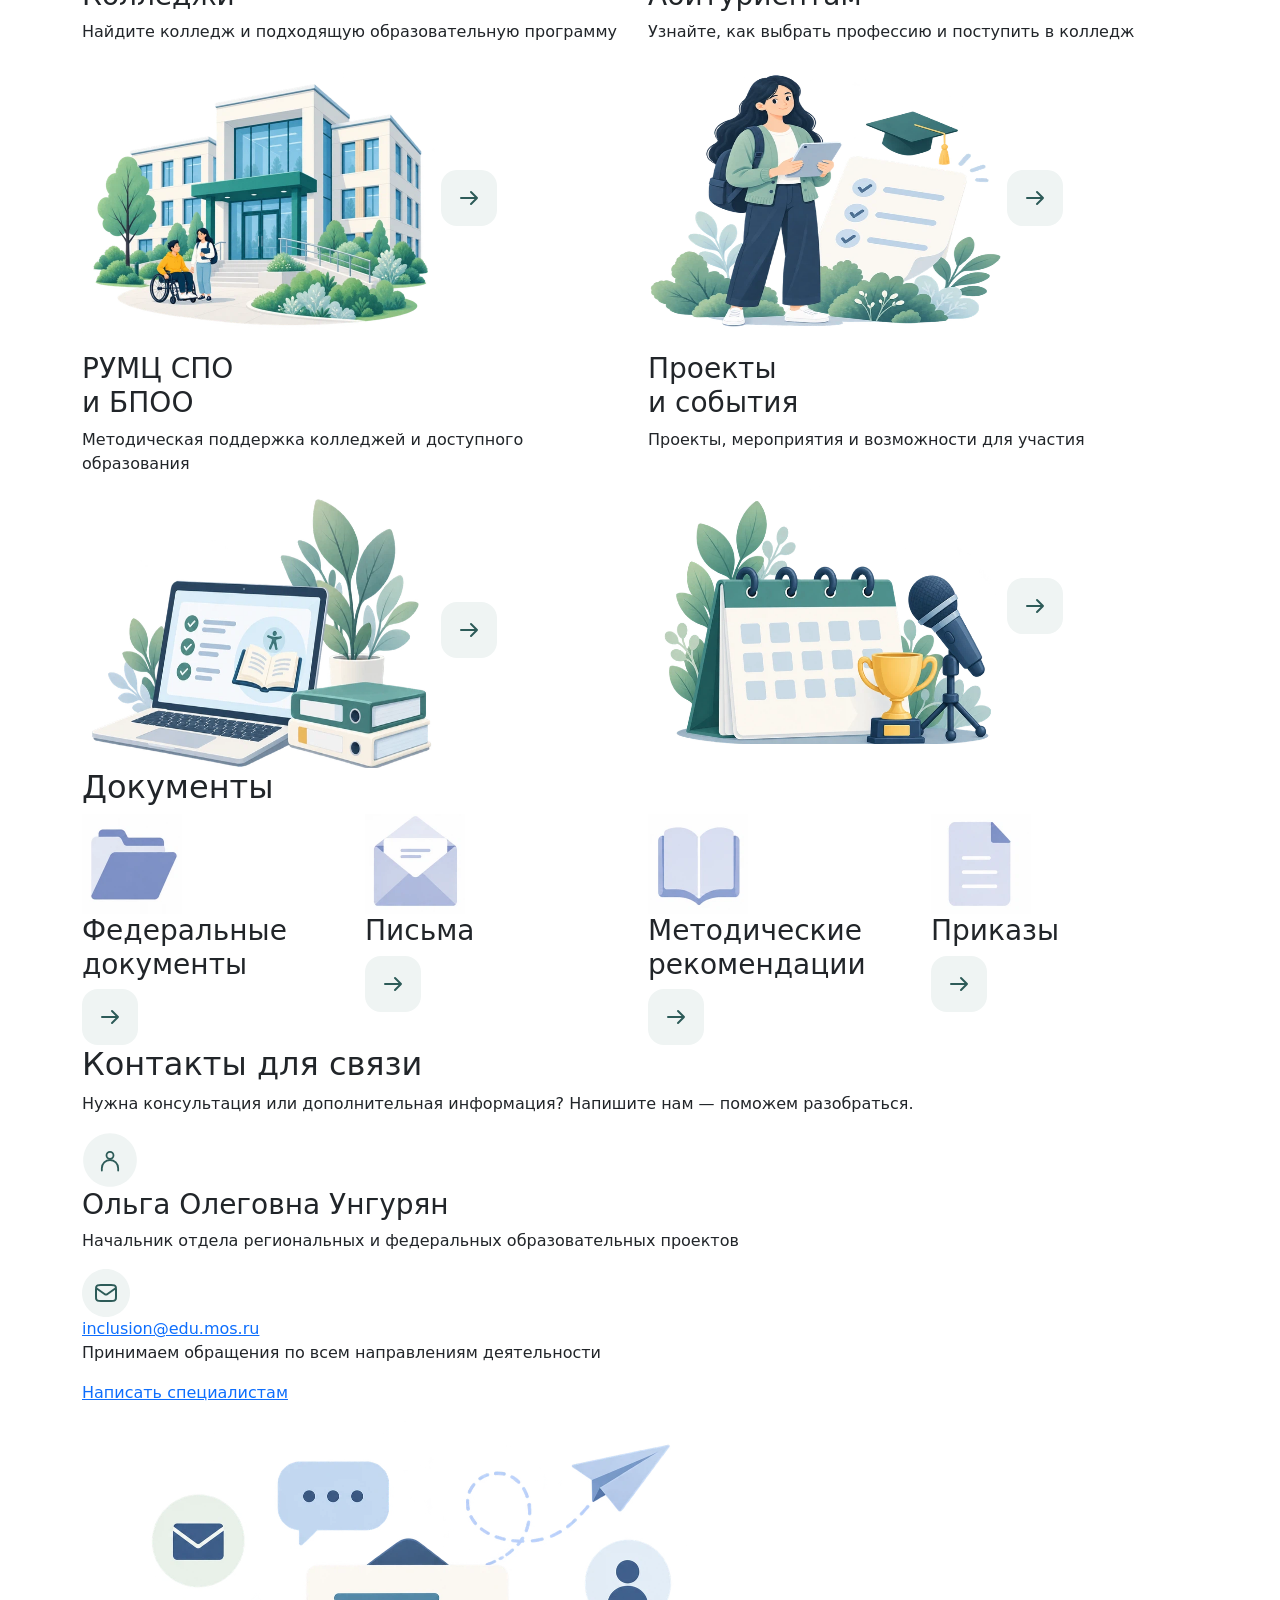
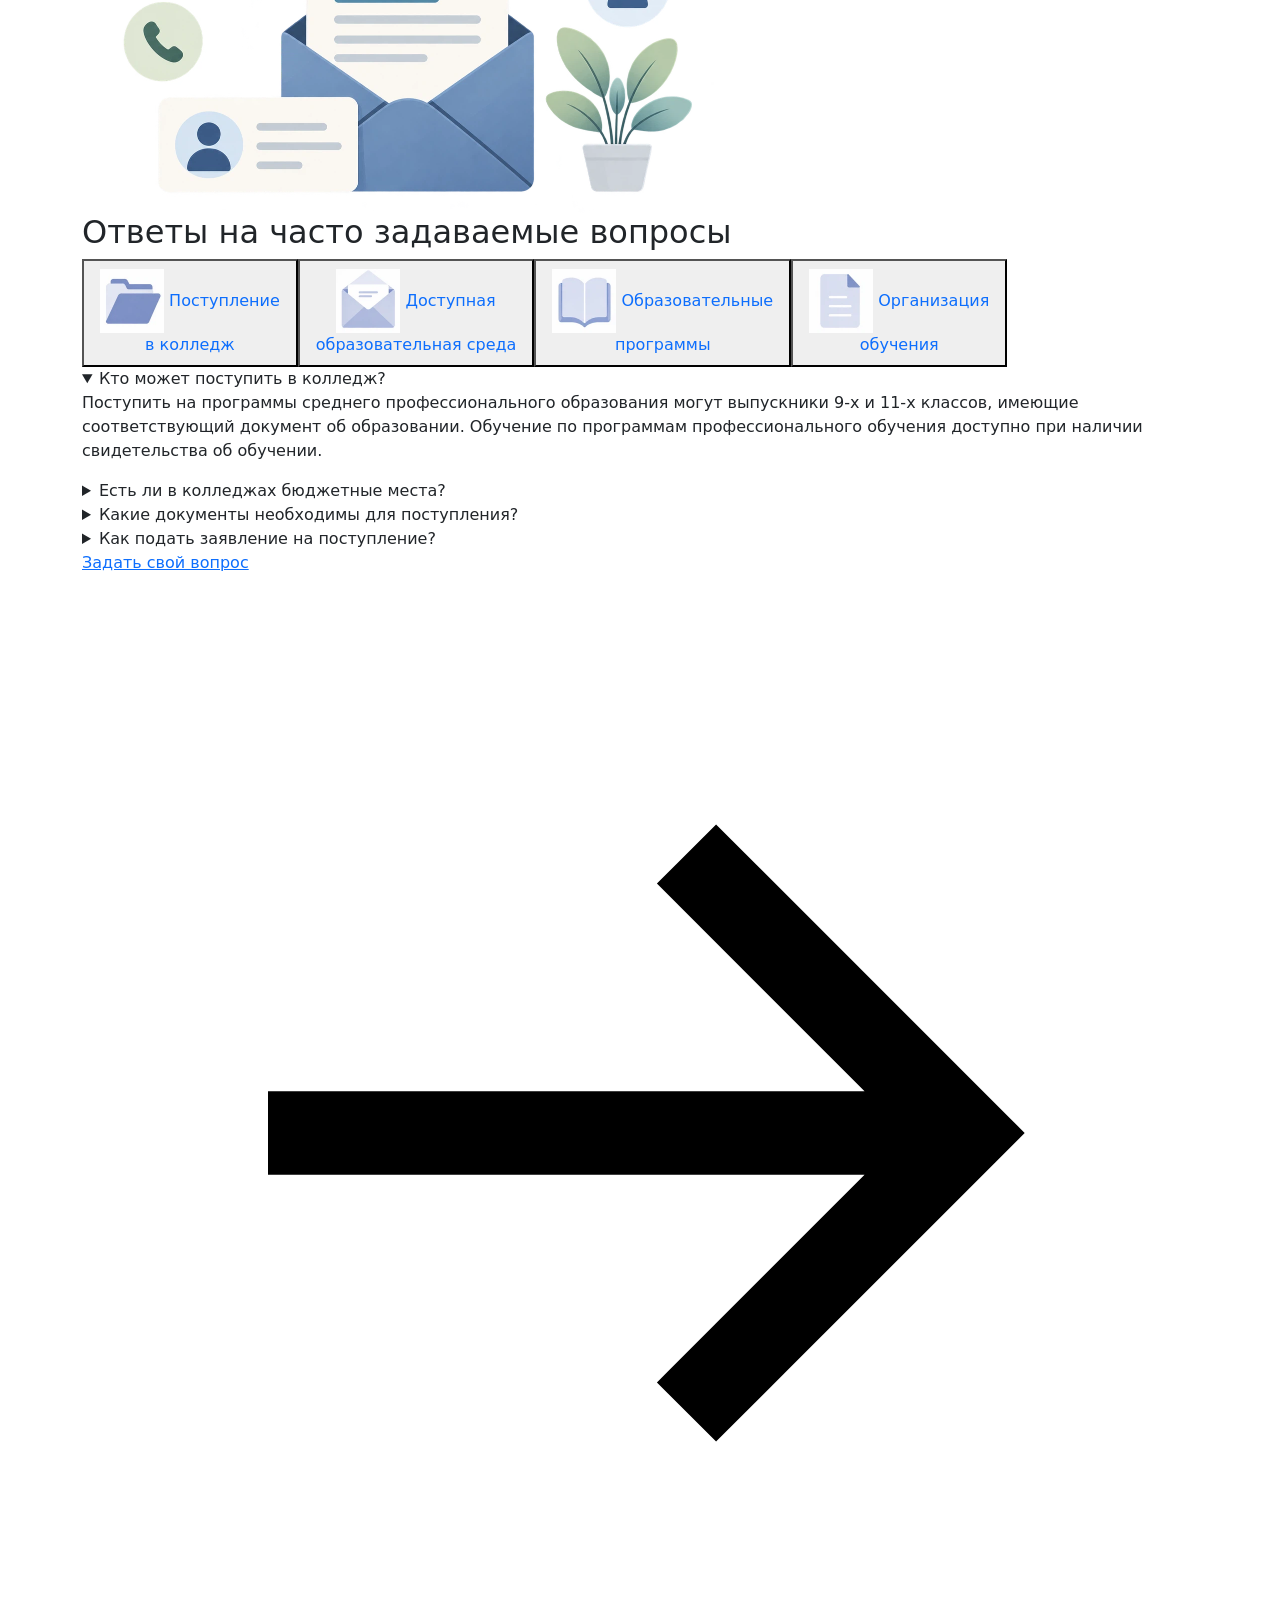
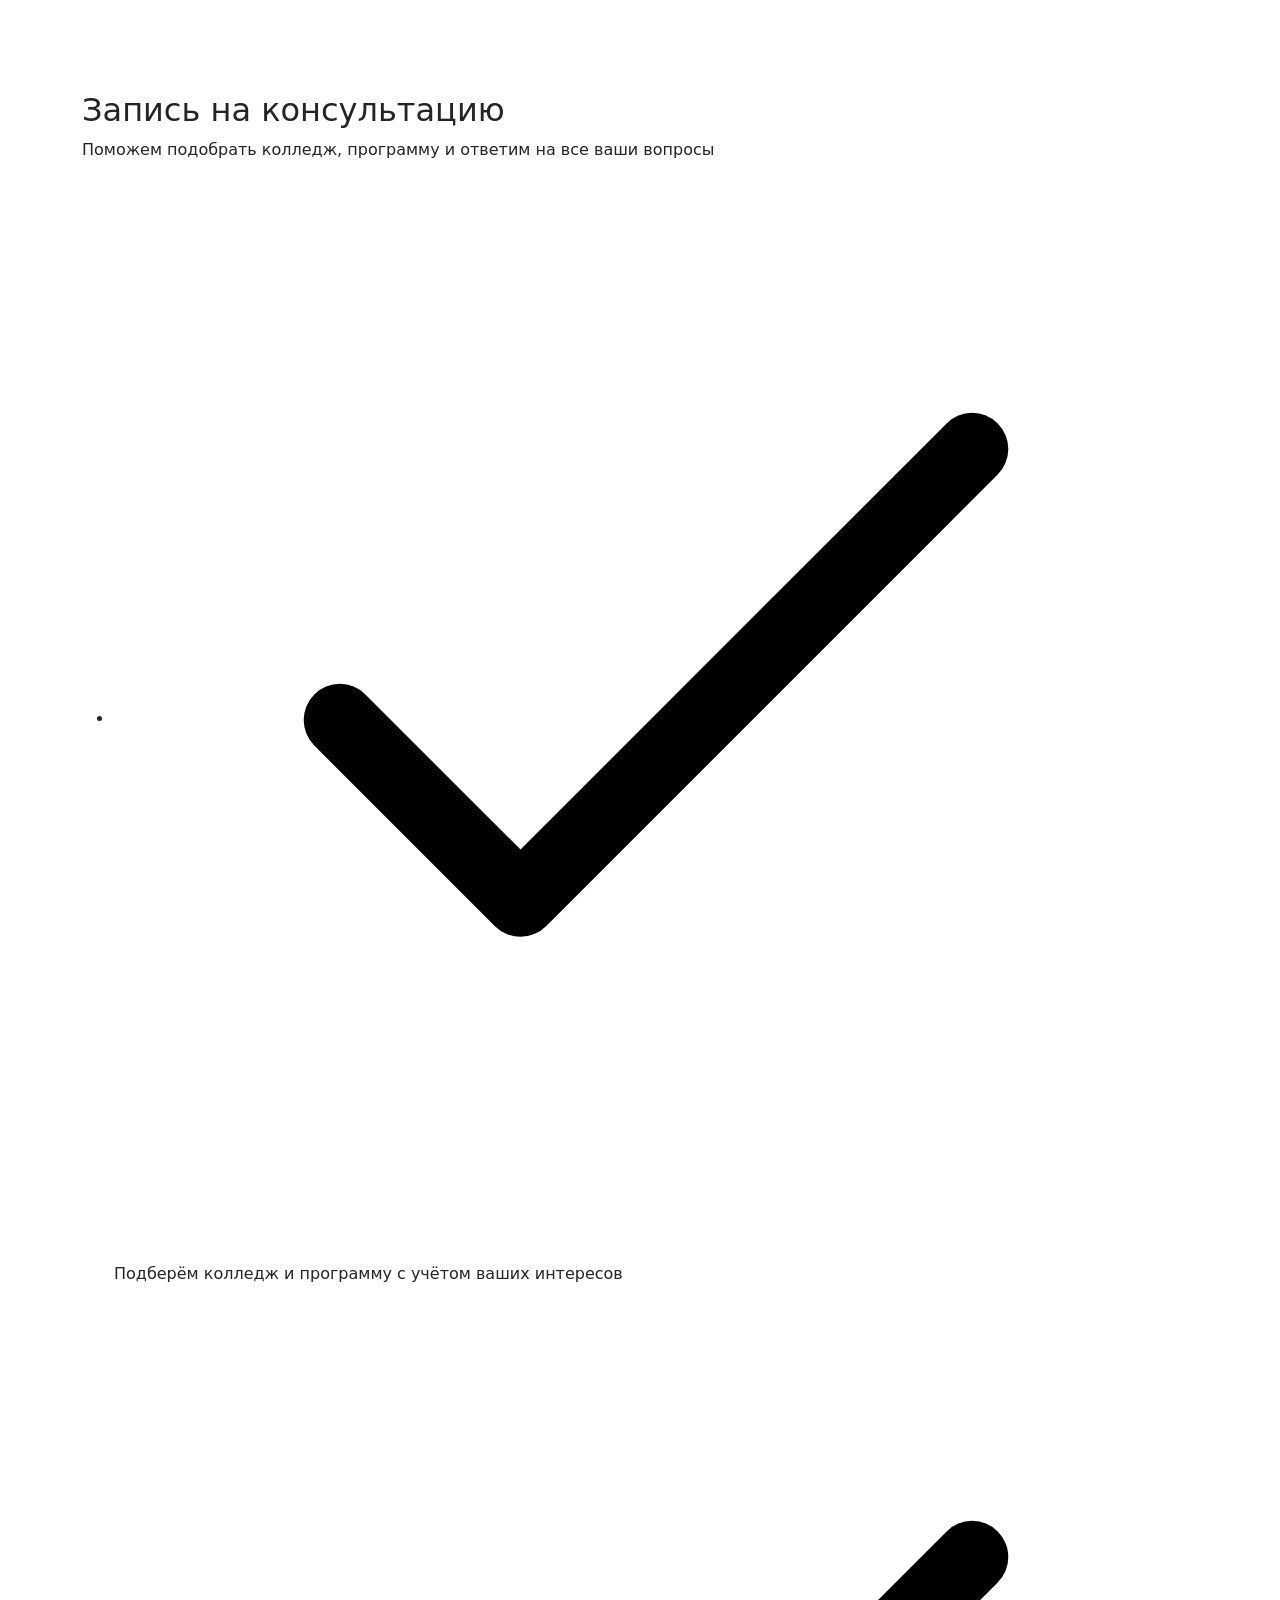
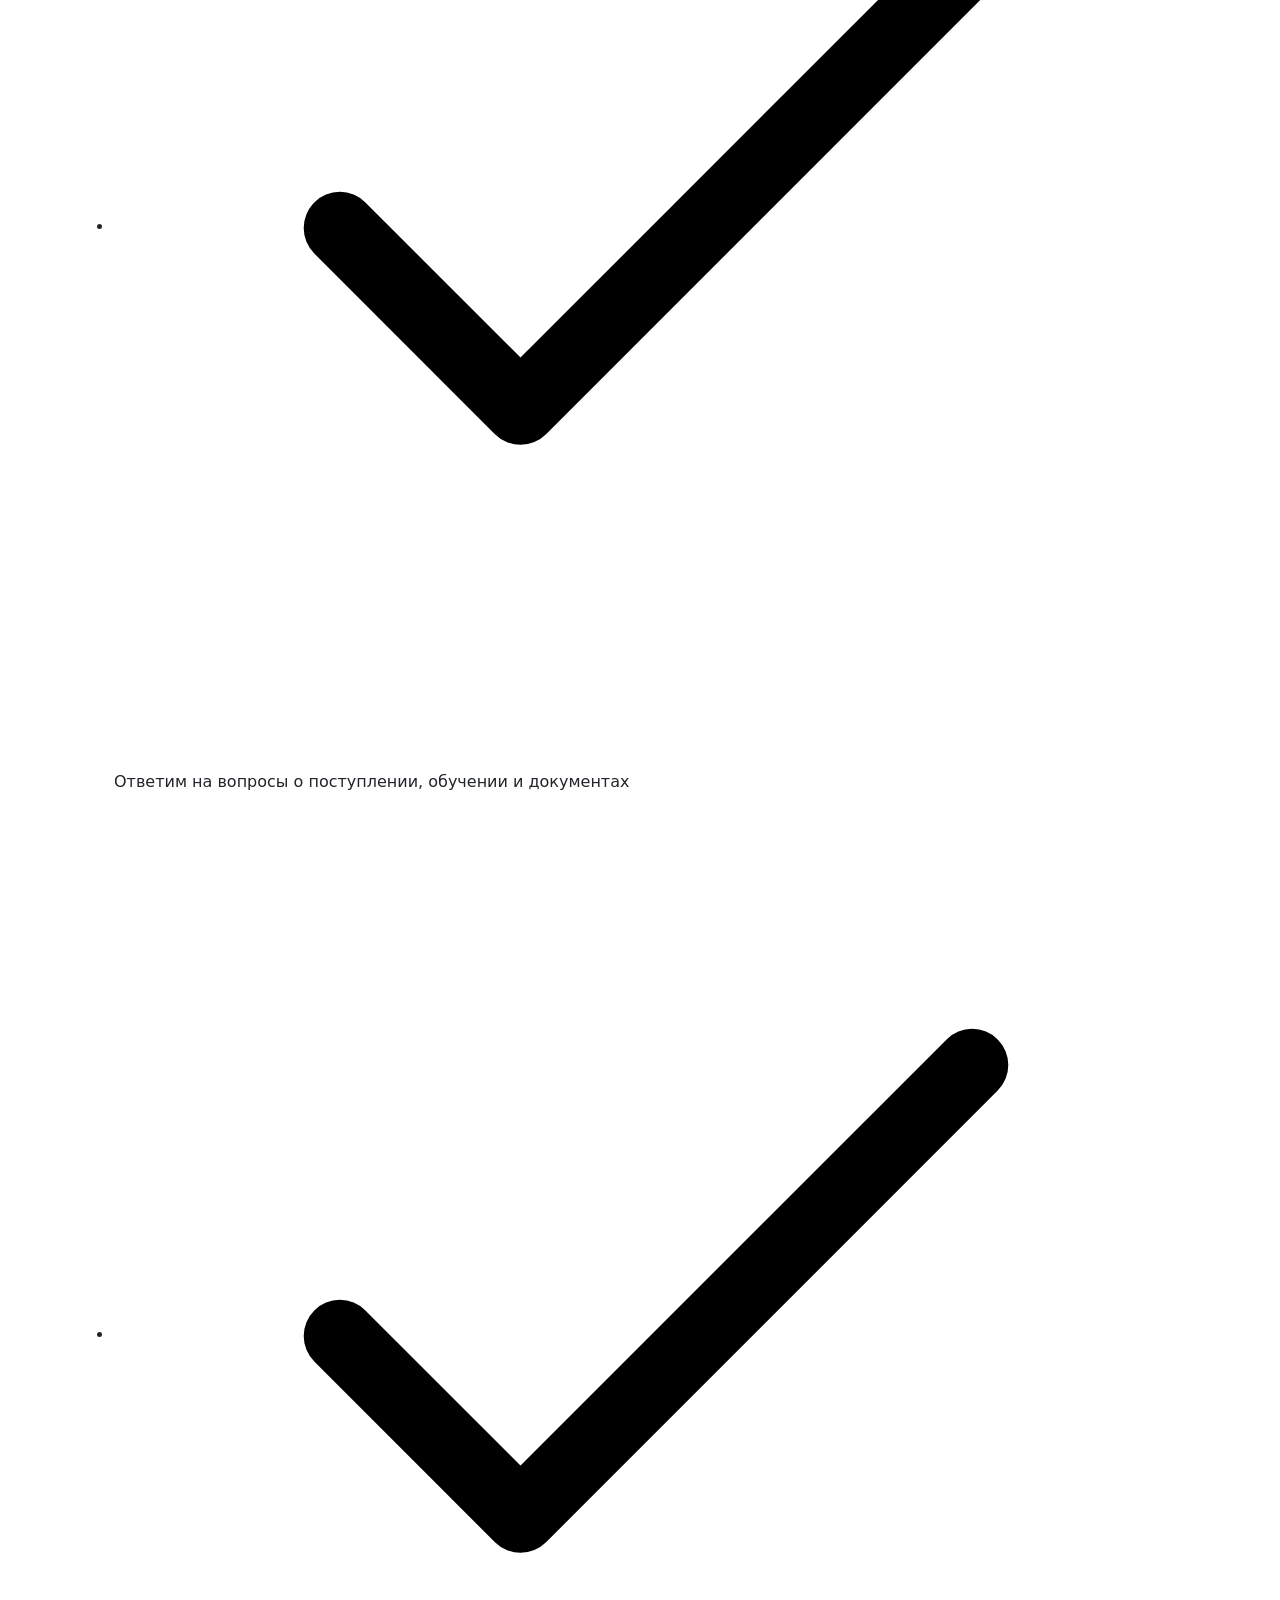
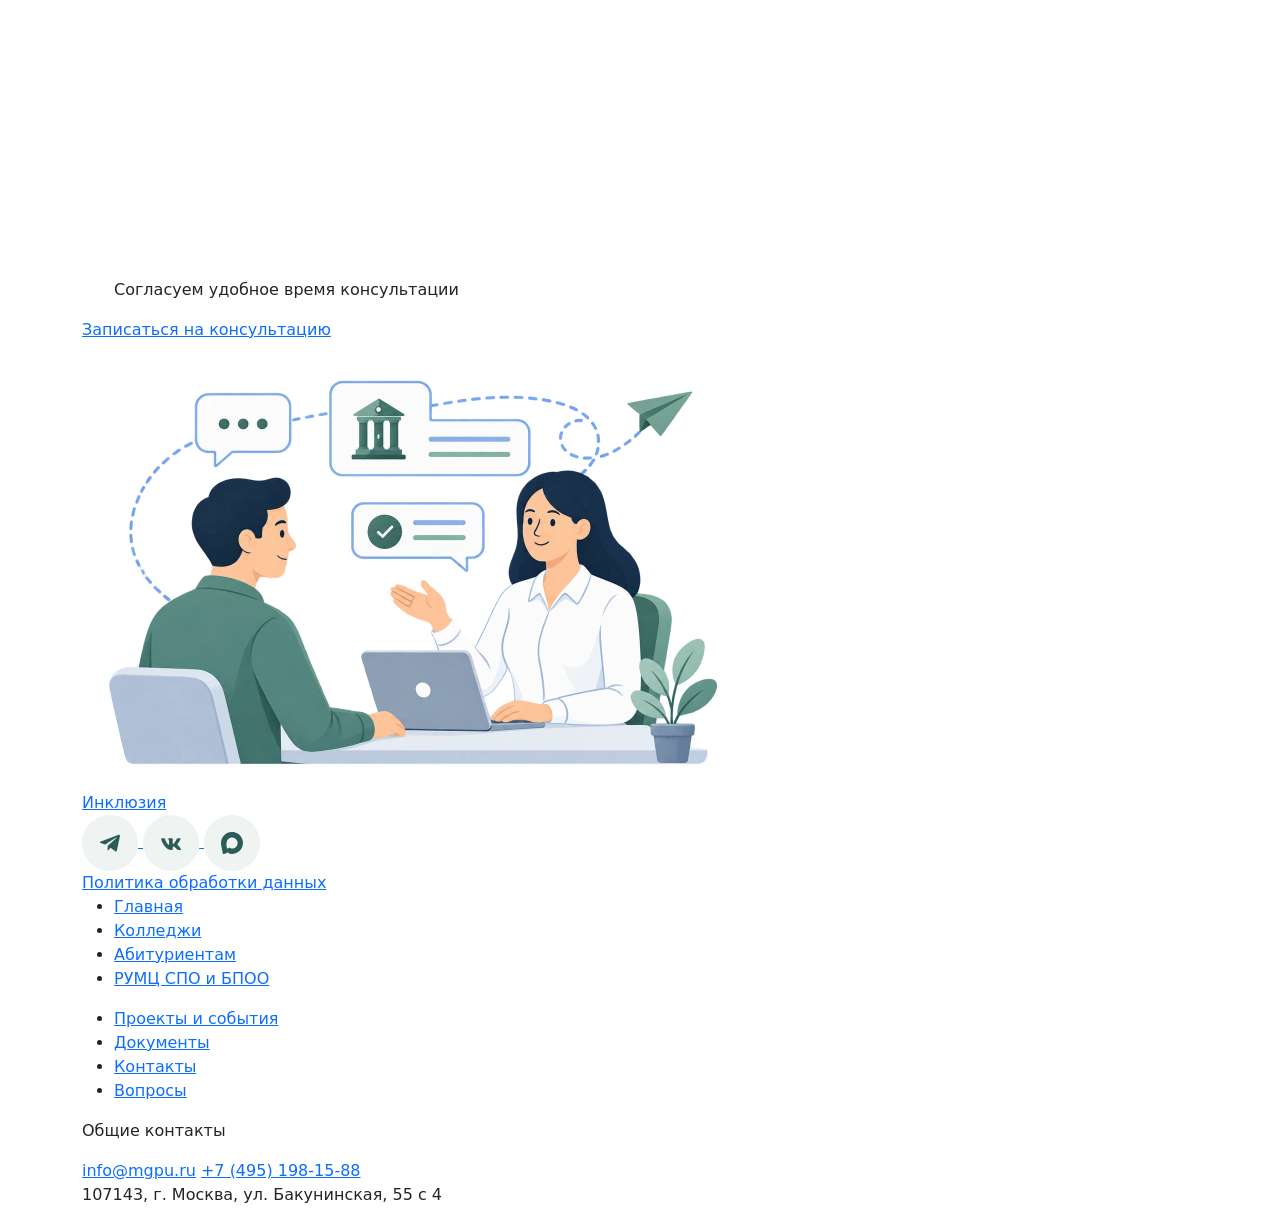
==== commit e4021825: "svg в отдельные файлы" ====
--- a/index.html
+++ b/index.html
@@ -301,7 +301,7 @@
                                         </div>
                                     </details>
                                 </div>
-                                <a class="button faq__button" href="mailto:inclusion@edu.mos.ru?subject=Вопрос%20об%20обучении">Задать свой вопрос<svg class="icon" viewBox="0 0 24 24" fill="none" stroke="currentColor" stroke-width="1.8" aria-hidden="true"><path d="M4 12h15m-6-6 6 6-6 6"/></svg></a>
+                                <a class="button faq__button" href="mailto:inclusion@edu.mos.ru?subject=Вопрос%20об%20обучении">Задать свой вопрос<img class="icon" src="assets/img/inline-icon-01.svg" aria-hidden="true"></a>
                             </div>
                             <div class="tab-pane  faq__panel" id="faq-panel-1" role="tabpanel" aria-labelledby="faq-tab-1" tabindex="0">
                                 <div class="faq__questions">
@@ -324,7 +324,7 @@
                                         </div>
                                     </details>
                                 </div>
-                                <a class="button faq__button" href="mailto:inclusion@edu.mos.ru?subject=Вопрос%20об%20обучении">Задать свой вопрос<svg class="icon" viewBox="0 0 24 24" fill="none" stroke="currentColor" stroke-width="1.8" aria-hidden="true"><path d="M4 12h15m-6-6 6 6-6 6"/></svg></a>
+                                <a class="button faq__button" href="mailto:inclusion@edu.mos.ru?subject=Вопрос%20об%20обучении">Задать свой вопрос<img class="icon" src="assets/img/inline-icon-01.svg" aria-hidden="true"></a>
                             </div>
                             <div class="tab-pane  faq__panel" id="faq-panel-2" role="tabpanel" aria-labelledby="faq-tab-2" tabindex="0">
                                 <div class="faq__questions">
@@ -347,7 +347,7 @@
                                         </div>
                                     </details>
                                 </div>
-                                <a class="button faq__button" href="mailto:inclusion@edu.mos.ru?subject=Вопрос%20об%20обучении">Задать свой вопрос<svg class="icon" viewBox="0 0 24 24" fill="none" stroke="currentColor" stroke-width="1.8" aria-hidden="true"><path d="M4 12h15m-6-6 6 6-6 6"/></svg></a>
+                                <a class="button faq__button" href="mailto:inclusion@edu.mos.ru?subject=Вопрос%20об%20обучении">Задать свой вопрос<img class="icon" src="assets/img/inline-icon-01.svg" aria-hidden="true"></a>
                             </div>
                             <div class="tab-pane  faq__panel" id="faq-panel-3" role="tabpanel" aria-labelledby="faq-tab-3" tabindex="0">
                                 <div class="faq__questions">
@@ -376,7 +376,7 @@
                                         </div>
                                     </details>
                                 </div>
-                                <a class="button faq__button" href="mailto:inclusion@edu.mos.ru?subject=Вопрос%20об%20обучении">Задать свой вопрос<svg class="icon" viewBox="0 0 24 24" fill="none" stroke="currentColor" stroke-width="1.8" aria-hidden="true"><path d="M4 12h15m-6-6 6 6-6 6"/></svg></a>
+                                <a class="button faq__button" href="mailto:inclusion@edu.mos.ru?subject=Вопрос%20об%20обучении">Задать свой вопрос<img class="icon" src="assets/img/inline-icon-01.svg" aria-hidden="true"></a>
                             </div>
                         </div>
                     </div>
@@ -386,9 +386,9 @@
                         <h2 class="section__title" id="consultation-title">Запись на консультацию</h2>
                         <p class="consultation__description">Поможем подобрать колледж, программу и ответим на все ваши вопросы</p>
                         <ul class="consultation__benefits">
-                            <li class="consultation__benefit"><span class="icon-box"><svg class="icon" viewBox="0 0 24 24" fill="none" stroke="currentColor" stroke-width="1.6" stroke-linecap="round" stroke-linejoin="round" aria-hidden="true"><path d="m5 12 4 4L19 6"/></svg></span>Подберём колледж и программу с учётом ваших интересов </li>
-                            <li class="consultation__benefit"><span class="icon-box"><svg class="icon" viewBox="0 0 24 24" fill="none" stroke="currentColor" stroke-width="1.6" stroke-linecap="round" stroke-linejoin="round" aria-hidden="true"><path d="m5 12 4 4L19 6"/></svg></span>Ответим на вопросы о поступлении, обучении и документах </li>
-                            <li class="consultation__benefit"><span class="icon-box"><svg class="icon" viewBox="0 0 24 24" fill="none" stroke="currentColor" stroke-width="1.6" stroke-linecap="round" stroke-linejoin="round" aria-hidden="true"><path d="m5 12 4 4L19 6"/></svg></span>Согласуем удобное время консультации </li>
+                            <li class="consultation__benefit"><span class="icon-box"><img class="icon" src="assets/img/inline-icon-02.svg" aria-hidden="true"></span>Подберём колледж и программу с учётом ваших интересов </li>
+                            <li class="consultation__benefit"><span class="icon-box"><img class="icon" src="assets/img/inline-icon-02.svg" aria-hidden="true"></span>Ответим на вопросы о поступлении, обучении и документах </li>
+                            <li class="consultation__benefit"><span class="icon-box"><img class="icon" src="assets/img/inline-icon-02.svg" aria-hidden="true"></span>Согласуем удобное время консультации </li>
                         </ul>
                         <a class="button button--primary" href="mailto:inclusion@edu.mos.ru?subject=Запись%20на%20консультацию">Записаться на консультацию</a>
                     </div>
